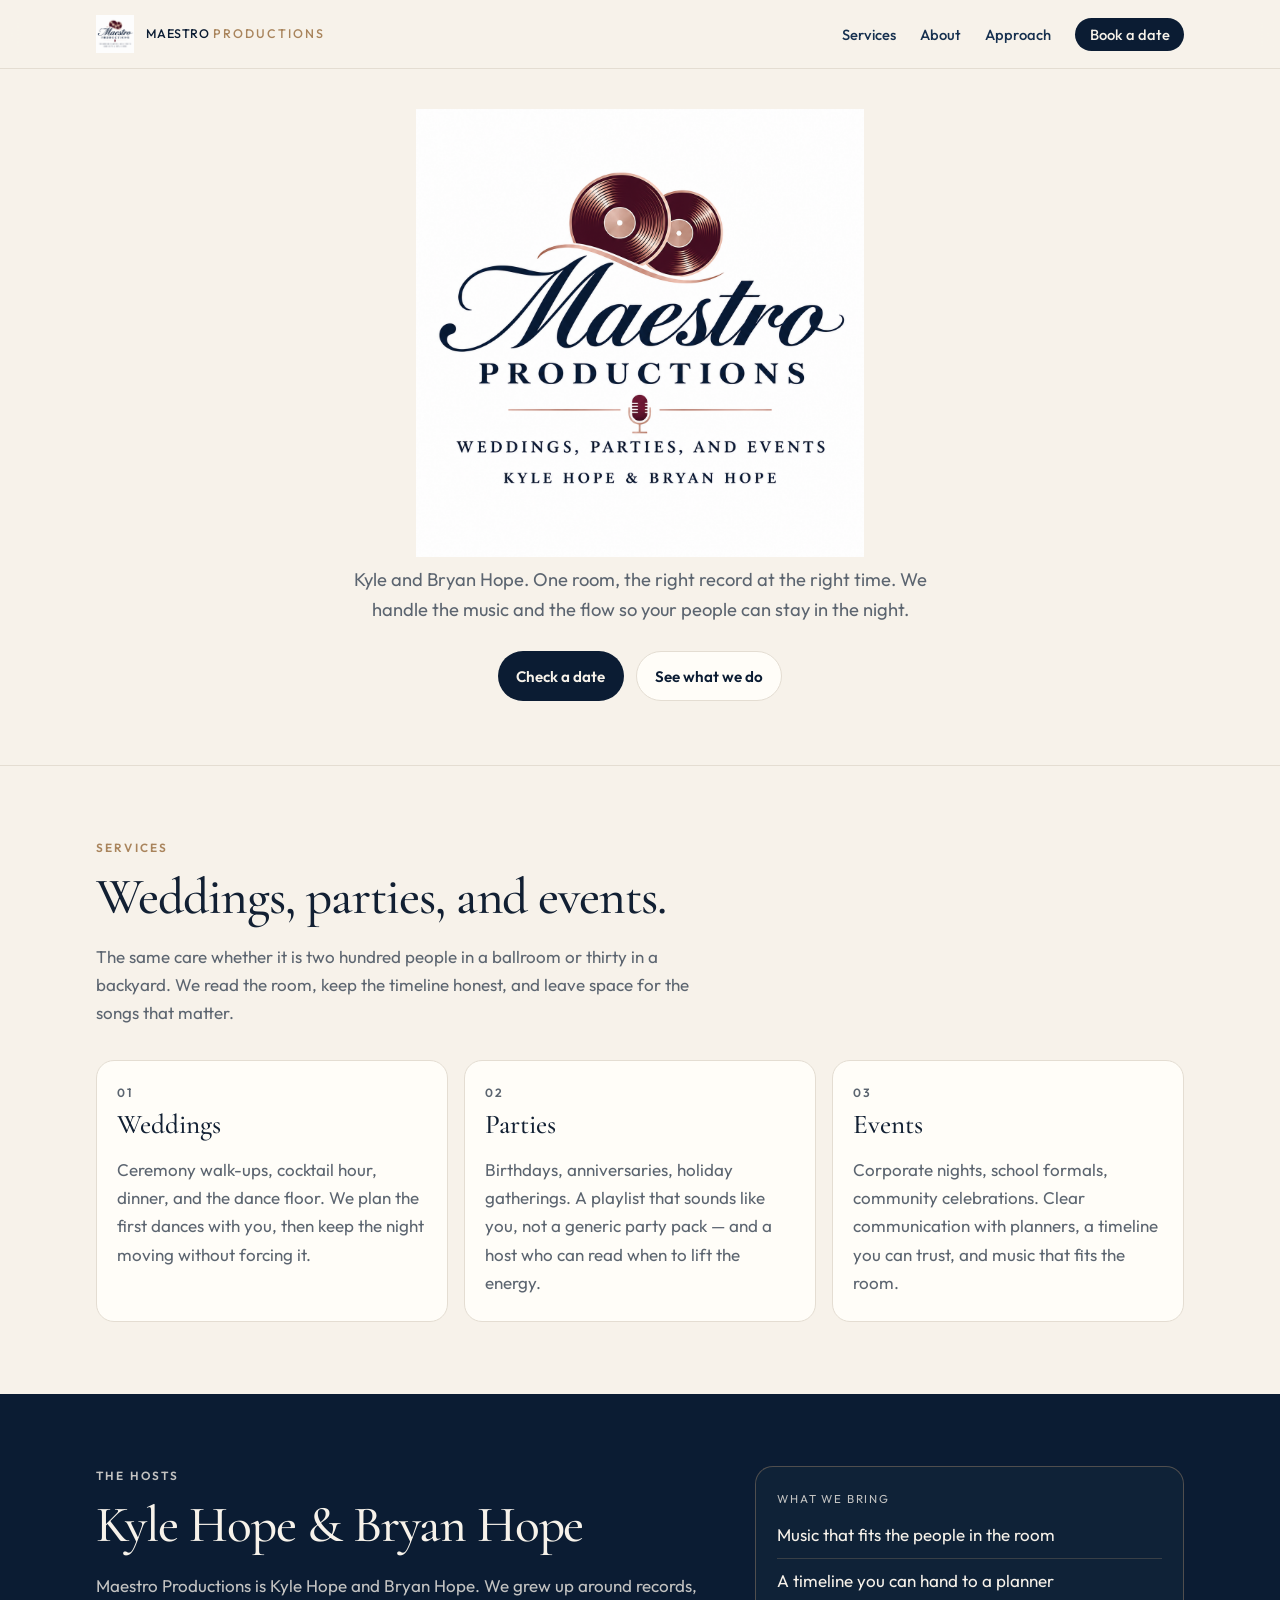
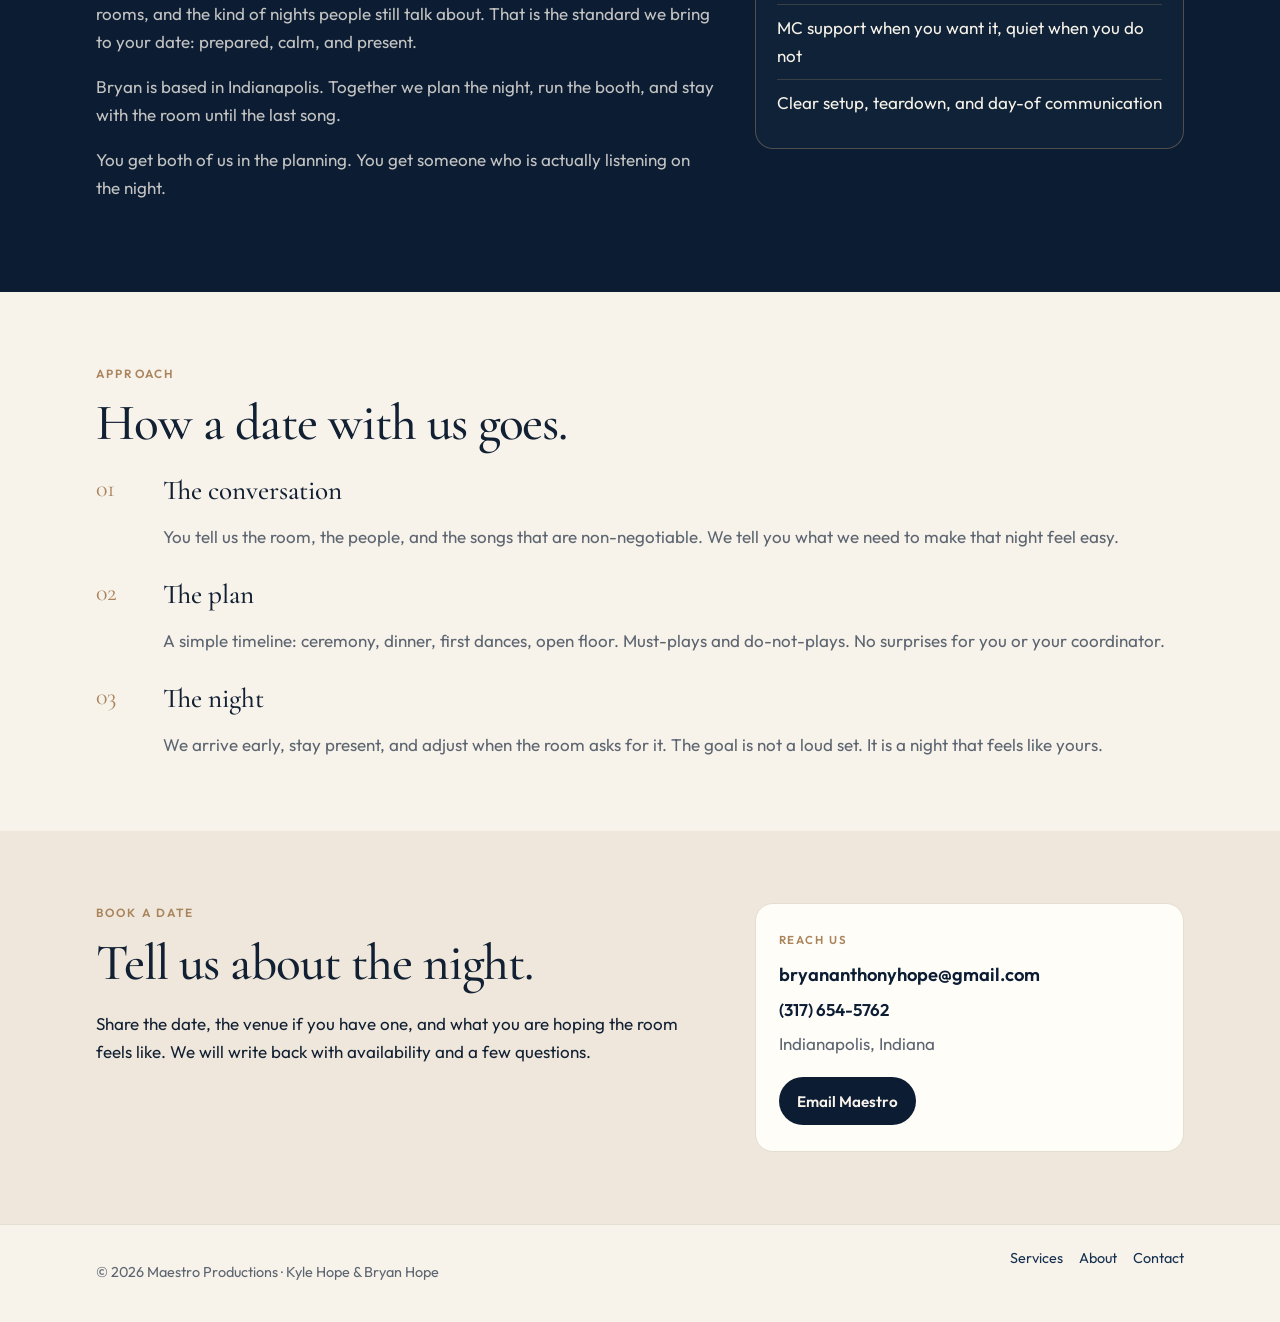
==== index.html @ 0bfeee3a "Add files via upload" ====
<!DOCTYPE html>
<html lang="en">

<head>
    <meta charset="UTF-8" />
    <meta name="viewport" content="width=device-width, initial-scale=1.0" />
    <title>Maestro Productions — Weddings, Parties, and Events</title>
    <meta name="description" content="Maestro Productions is Kyle Hope and Bryan Hope. Music and production for weddings, parties, and events." />
    <link rel="icon" href="favicon.svg" type="image/svg+xml" />
    <link rel="icon" href="favicon.png" type="image/png" />
    <link rel="preconnect" href="https://fonts.googleapis.com" />
    <link rel="preconnect" href="https://fonts.gstatic.com" crossorigin />
    <link href="https://fonts.googleapis.com/css2?family=Cormorant+Garamond:ital,wght@0,500;0,600;1,500&family=Great+Vibes&family=Outfit:wght@400;500;600&display=swap" rel="stylesheet" />
    <link rel="stylesheet" href="styles.css" />
</head>

<body>
    <a class="skip-link" href="#main">Skip to content</a>

    <header class="site-header">
        <div class="wrap bar">
            <a class="brand" href="#top" aria-label="Maestro Productions home">
                <img src="logo.png" width="1254" height="1254" alt="" />
                <span>Maestro <em>Productions</em></span>
            </a>
            <button class="nav-toggle" type="button" data-nav-toggle aria-expanded="false" aria-controls="site-nav" aria-label="Open menu">
                <span class="nav-toggle-bars"></span>
            </button>
            <nav id="site-nav" class="nav-panel" data-nav-panel>
                <ul class="nav-links">
                    <li><a href="#services">Services</a></li>
                    <li><a href="#about">About</a></li>
                    <li><a href="#approach">Approach</a></li>
                    <li><a class="nav-cta" href="#contact">Book a date</a></li>
                </ul>
            </nav>
        </div>
    </header>

    <main id="main">
        <section class="hero" id="top">
            <div class="wrap hero-inner">
                <img class="hero-logo" src="logo.png" width="1254" height="1254" alt="Maestro Productions: vinyl records above a script Maestro wordmark, a microphone, and the line weddings, parties, and events. Kyle Hope and Bryan Hope." />
                <p class="lede">Kyle and Bryan Hope. One room, the right record at the right time. We handle the music and the flow so your people can stay in the night.</p>
                <div class="btn-row">
                    <a class="btn btn-gold" href="#contact">Check a date</a>
                    <a class="btn btn-ghost" href="#services">See what we do</a>
                </div>
            </div>
        </section>

        <section class="section" id="services">
            <div class="wrap">
                <p class="eyebrow">Services</p>
                <h2 class="display">Weddings, parties, and events.</h2>
                <p class="section-lede">The same care whether it is two hundred people in a ballroom or thirty in a backyard. We read the room, keep the timeline honest, and leave space for the songs that matter.</p>
                <div class="cards">
                    <article class="card">
                        <p class="card-kicker">01</p>
                        <h3>Weddings</h3>
                        <p>Ceremony walk-ups, cocktail hour, dinner, and the dance floor. We plan the first dances with you, then keep the night moving without forcing it.</p>
                    </article>
                    <article class="card">
                        <p class="card-kicker">02</p>
                        <h3>Parties</h3>
                        <p>Birthdays, anniversaries, holiday gatherings. A playlist that sounds like you, not a generic party pack — and a host who can read when to lift the energy.</p>
                    </article>
                    <article class="card">
                        <p class="card-kicker">03</p>
                        <h3>Events</h3>
                        <p>Corporate nights, school formals, community celebrations. Clear communication with planners, a timeline you can trust, and music that fits the room.</p>
                    </article>
                </div>
            </div>
        </section>

        <section class="section band" id="about">
            <div class="wrap about-grid">
                <div>
                    <p class="eyebrow">The hosts</p>
                    <h2 class="display">Kyle Hope &amp; Bryan Hope</h2>
                    <p>Maestro Productions is Kyle Hope and Bryan Hope. We grew up around records, rooms, and the kind of nights people still talk about. That is the standard we bring to your date: prepared, calm, and present.</p>
                    <p>Bryan is based in Indianapolis. Together we plan the night, run the booth, and stay with the room until the last song.</p>
                    <p>You get both of us in the planning. You get someone who is actually listening on the night.</p>
                </div>
                <aside class="note">
                    <p class="note-label">What we bring</p>
                    <ul>
                        <li>Music that fits the people in the room</li>
                        <li>A timeline you can hand to a planner</li>
                        <li>MC support when you want it, quiet when you do not</li>
                        <li>Clear setup, teardown, and day-of communication</li>
                    </ul>
                </aside>
            </div>
        </section>

        <section class="section" id="approach">
            <div class="wrap">
                <p class="eyebrow">Approach</p>
                <h2 class="display">How a date with us goes.</h2>
                <ol class="steps">
                    <li>
                        <span>01</span>
                        <div>
                            <h3>The conversation</h3>
                            <p>You tell us the room, the people, and the songs that are non-negotiable. We tell you what we need to make that night feel easy.</p>
                        </div>
                    </li>
                    <li>
                        <span>02</span>
                        <div>
                            <h3>The plan</h3>
                            <p>A simple timeline: ceremony, dinner, first dances, open floor. Must-plays and do-not-plays. No surprises for you or your coordinator.</p>
                        </div>
                    </li>
                    <li>
                        <span>03</span>
                        <div>
                            <h3>The night</h3>
                            <p>We arrive early, stay present, and adjust when the room asks for it. The goal is not a loud set. It is a night that feels like yours.</p>
                        </div>
                    </li>
                </ol>
            </div>
        </section>

        <section class="section contact" id="contact">
            <div class="wrap contact-grid">
                <div>
                    <p class="eyebrow">Book a date</p>
                    <h2 class="display">Tell us about the night.</h2>
                    <p>Share the date, the venue if you have one, and what you are hoping the room feels like. We will write back with availability and a few questions.</p>
                </div>
                <div class="contact-card">
                    <p class="contact-kicker">Reach us</p>
                    <a class="contact-mail" href="mailto:bryananthonyhope@gmail.com?subject=Maestro%20Productions%20inquiry">bryananthonyhope@gmail.com</a>
                    <a class="contact-phone" href="tel:+13176545762">(317) 654-5762</a>
                    <p class="contact-meta">Indianapolis, Indiana</p>
                    <a class="btn btn-gold" href="mailto:bryananthonyhope@gmail.com?subject=Maestro%20Productions%20inquiry">Email Maestro</a>
                </div>
            </div>
        </section>
    </main>

    <footer class="site-footer">
        <div class="wrap footer-row">
            <p>© <span data-year></span> Maestro Productions · Kyle Hope &amp; Bryan Hope</p>
            <nav aria-label="Footer">
                <a href="#services">Services</a>
                <a href="#about">About</a>
                <a href="#contact">Contact</a>
            </nav>
        </div>
    </footer>

    <script src="script.js"></script>
</body>

</html>
---- styles.css ----
:root {
  --navy: #0b1c33;
  --navy-2: #16304f;
  --ink: #122033;
  --muted: #5c6570;
  --line: #e4ddd2;
  --paper: #f7f2ea;
  --paper-2: #efe7db;
  --white: #fffdf8;
  --gold: #c9a27a;
  --gold-deep: #a9845c;
  --vinyl: #4a1520;
  --ease: 180ms ease;
}

*,
*::before,
*::after {
  box-sizing: border-box;
}

html {
  scroll-behavior: smooth;
}

body {
  margin: 0;
  font-family: "Outfit", "Segoe UI", sans-serif;
  font-size: 1.0625rem;
  line-height: 1.65;
  color: var(--ink);
  background: var(--paper);
  -webkit-font-smoothing: antialiased;
}

body.nav-open {
  overflow: hidden;
}

img {
  max-width: 100%;
  height: auto;
  display: block;
}

a {
  color: var(--gold-deep);
  text-underline-offset: 0.18em;
}

a:hover {
  color: var(--navy);
}

:focus-visible {
  outline: 2px solid var(--navy);
  outline-offset: 3px;
}

.skip-link {
  position: absolute;
  left: 1rem;
  top: -4rem;
  z-index: 100;
  padding: 0.6rem 0.9rem;
  background: var(--navy);
  color: var(--paper);
  text-decoration: none;
  border-radius: 8px;
}

.skip-link:focus {
  top: 1rem;
}

.wrap {
  width: min(100% - 2rem, 68rem);
  margin-inline: auto;
}

.site-header {
  position: sticky;
  top: 0;
  z-index: 40;
  background: color-mix(in srgb, var(--paper) 92%, transparent);
  backdrop-filter: blur(14px);
  border-bottom: 1px solid var(--line);
}

.site-header .bar {
  position: relative;
}

.bar {
  display: flex;
  align-items: center;
  justify-content: space-between;
  gap: 1rem;
  min-height: 4.25rem;
}

.brand {
  display: flex;
  align-items: center;
  gap: 0.7rem;
  text-decoration: none;
  color: var(--navy);
  font-weight: 500;
  letter-spacing: 0.04em;
  text-transform: uppercase;
  font-size: 0.78rem;
}

.brand img {
  width: 2.4rem;
  height: 2.4rem;
  object-fit: contain;
}

.brand em {
  font-style: normal;
  letter-spacing: 0.16em;
  color: var(--gold-deep);
}

.nav-toggle {
  display: none;
  width: 2.5rem;
  height: 2.5rem;
  border: 0;
  background: transparent;
  cursor: pointer;
  padding: 0;
}

.nav-toggle-bars,
.nav-toggle-bars::before,
.nav-toggle-bars::after {
  display: block;
  width: 1.15rem;
  height: 1.5px;
  background: var(--navy);
  position: relative;
  margin: 0 auto;
}

.nav-toggle-bars::before,
.nav-toggle-bars::after {
  content: "";
  position: absolute;
  left: 0;
}

.nav-toggle-bars::before {
  top: -6px;
}

.nav-toggle-bars::after {
  top: 6px;
}

.nav-toggle[aria-expanded="true"] .nav-toggle-bars {
  background: transparent;
}

.nav-toggle[aria-expanded="true"] .nav-toggle-bars::before {
  top: 0;
  transform: rotate(45deg);
}

.nav-toggle[aria-expanded="true"] .nav-toggle-bars::after {
  top: 0;
  transform: rotate(-45deg);
}

.nav-links {
  display: flex;
  align-items: center;
  gap: 1.5rem;
  list-style: none;
  margin: 0;
  padding: 0;
}

.nav-links a {
  color: var(--navy-2);
  text-decoration: none;
  font-size: 0.92rem;
  font-weight: 500;
}

.nav-links a:hover {
  color: var(--navy);
}

.nav-cta {
  color: var(--paper) !important;
  background: var(--navy);
  padding: 0.45rem 0.9rem;
  border-radius: 999px;
}

.nav-cta:hover {
  background: var(--gold-deep);
  color: var(--white) !important;
}

.hero {
  padding: 2.5rem 0 4rem;
  border-bottom: 1px solid var(--line);
}

.hero-inner {
  display: grid;
  justify-items: center;
  text-align: center;
}

.hero-logo {
  width: min(28rem, 100%);
  margin-bottom: 0.5rem;
}

.lede,
.section-lede {
  max-width: 38rem;
  color: var(--muted);
}

.hero .lede {
  margin: 0 auto 1.6rem;
  font-size: 1.15rem;
}

.btn-row {
  display: flex;
  flex-wrap: wrap;
  justify-content: center;
  gap: 0.75rem;
}

.btn {
  display: inline-flex;
  align-items: center;
  justify-content: center;
  padding: 0.7rem 1.15rem;
  border-radius: 999px;
  text-decoration: none;
  font-weight: 600;
  font-size: 0.95rem;
}

.btn-gold {
  background: var(--navy);
  color: var(--paper);
}

.btn-gold:hover {
  background: var(--gold-deep);
  color: var(--white);
}

.btn-ghost {
  border: 1px solid var(--line);
  color: var(--navy);
  background: var(--white);
}

.btn-ghost:hover {
  border-color: var(--navy);
  color: var(--navy);
}

.section {
  padding: 4.5rem 0;
}

.section.band {
  background: var(--navy);
  color: var(--paper);
}

.section.band p,
.section.band .section-lede {
  color: color-mix(in srgb, var(--paper) 78%, transparent);
}

.eyebrow {
  margin: 0 0 0.7rem;
  font-size: 0.74rem;
  font-weight: 600;
  letter-spacing: 0.18em;
  text-transform: uppercase;
  color: var(--gold-deep);
}

.band .eyebrow {
  color: var(--gold);
}

.display {
  font-family: "Cormorant Garamond", Georgia, serif;
  font-weight: 500;
  font-size: clamp(2rem, 4vw, 3.2rem);
  letter-spacing: -0.02em;
  line-height: 1.15;
  margin: 0 0 1rem;
}

.section-lede {
  margin: 0 0 2rem;
}

.cards {
  display: grid;
  grid-template-columns: repeat(3, 1fr);
  gap: 1rem;
}

.card {
  background: var(--white);
  border: 1px solid var(--line);
  border-radius: 18px;
  padding: 1.4rem 1.25rem 1.5rem;
}

.card-kicker {
  margin: 0 0 0.8rem;
  color: var(--gold-deep);
  letter-spacing: 0.14em;
  font-size: 0.75rem;
  font-weight: 600;
}

.card h3,
.steps h3 {
  font-family: "Cormorant Garamond", Georgia, serif;
  font-size: 1.7rem;
  font-weight: 500;
  margin: 0 0 0.55rem;
}

.card p {
  margin: 0;
  color: var(--muted);
}

.about-grid,
.contact-grid {
  display: grid;
  grid-template-columns: 1.3fr 0.9fr;
  gap: 2.5rem;
  align-items: start;
}

.note {
  background: color-mix(in srgb, var(--navy-2) 70%, black);
  border: 1px solid color-mix(in srgb, var(--gold) 35%, transparent);
  border-radius: 18px;
  padding: 1.4rem 1.3rem;
}

.note-label {
  margin: 0 0 0.8rem;
  letter-spacing: 0.16em;
  text-transform: uppercase;
  font-size: 0.72rem;
  color: var(--gold);
}

.note ul,
.steps {
  list-style: none;
  margin: 0;
  padding: 0;
}

.note li {
  padding: 0.55rem 0;
  border-top: 1px solid color-mix(in srgb, var(--gold) 22%, transparent);
}

.note li:first-child {
  border-top: 0;
  padding-top: 0;
}

.steps {
  display: grid;
  gap: 1.4rem;
}

.steps li {
  display: grid;
  grid-template-columns: 3.2rem 1fr;
  gap: 1rem;
  align-items: start;
}

.steps span {
  font-family: "Cormorant Garamond", Georgia, serif;
  font-size: 1.5rem;
  color: var(--gold-deep);
}

.steps p {
  margin: 0;
  color: var(--muted);
}

.contact {
  background: var(--paper-2);
}

.contact-card {
  background: var(--white);
  border: 1px solid var(--line);
  border-radius: 18px;
  padding: 1.6rem 1.4rem;
}

.contact-kicker {
  margin: 0 0 0.7rem;
  letter-spacing: 0.16em;
  text-transform: uppercase;
  font-size: 0.72rem;
  color: var(--gold-deep);
  font-weight: 600;
}

.contact-mail,
.contact-phone {
  display: block;
  color: var(--navy);
  text-decoration: none;
  font-weight: 600;
  margin-bottom: 0.35rem;
}

.contact-mail {
  font-size: 1.15rem;
}

.contact-mail:hover,
.contact-phone:hover {
  color: var(--gold-deep);
}

.contact-meta {
  color: var(--muted);
  margin: 0.4rem 0 1.2rem;
}

.site-footer {
  padding: 1.4rem 0;
  border-top: 1px solid var(--line);
  color: var(--muted);
  font-size: 0.9rem;
}

.footer-row {
  display: flex;
  justify-content: space-between;
  gap: 1rem;
  flex-wrap: wrap;
}

.site-footer nav {
  display: flex;
  gap: 1rem;
}

.site-footer a {
  color: var(--navy-2);
  text-decoration: none;
}

.site-footer a:hover {
  color: var(--gold-deep);
}

@media (max-width: 820px) {
  .cards,
  .about-grid,
  .contact-grid {
    grid-template-columns: 1fr;
  }
}

@media (max-width: 720px) {
  .nav-toggle {
    display: inline-flex;
    align-items: center;
    justify-content: center;
    position: relative;
    z-index: 2;
  }

  .brand {
    position: relative;
    z-index: 2;
  }

  .nav-panel {
    display: none;
    position: absolute;
    top: 100%;
    left: 0;
    right: 0;
    background: var(--paper);
    border-top: 1px solid var(--line);
    padding: 1.2rem 1.25rem 1.6rem;
  }

  .nav-panel.is-open {
    display: block;
  }

  .site-header {
    position: sticky;
  }

  .nav-links {
    flex-direction: column;
    align-items: flex-start;
    gap: 1rem;
  }

  .nav-links a {
    font-size: 1.2rem;
  }

  .hero {
    padding-top: 1.4rem;
  }
}

@media (prefers-reduced-motion: reduce) {
  html {
    scroll-behavior: auto;
  }
}
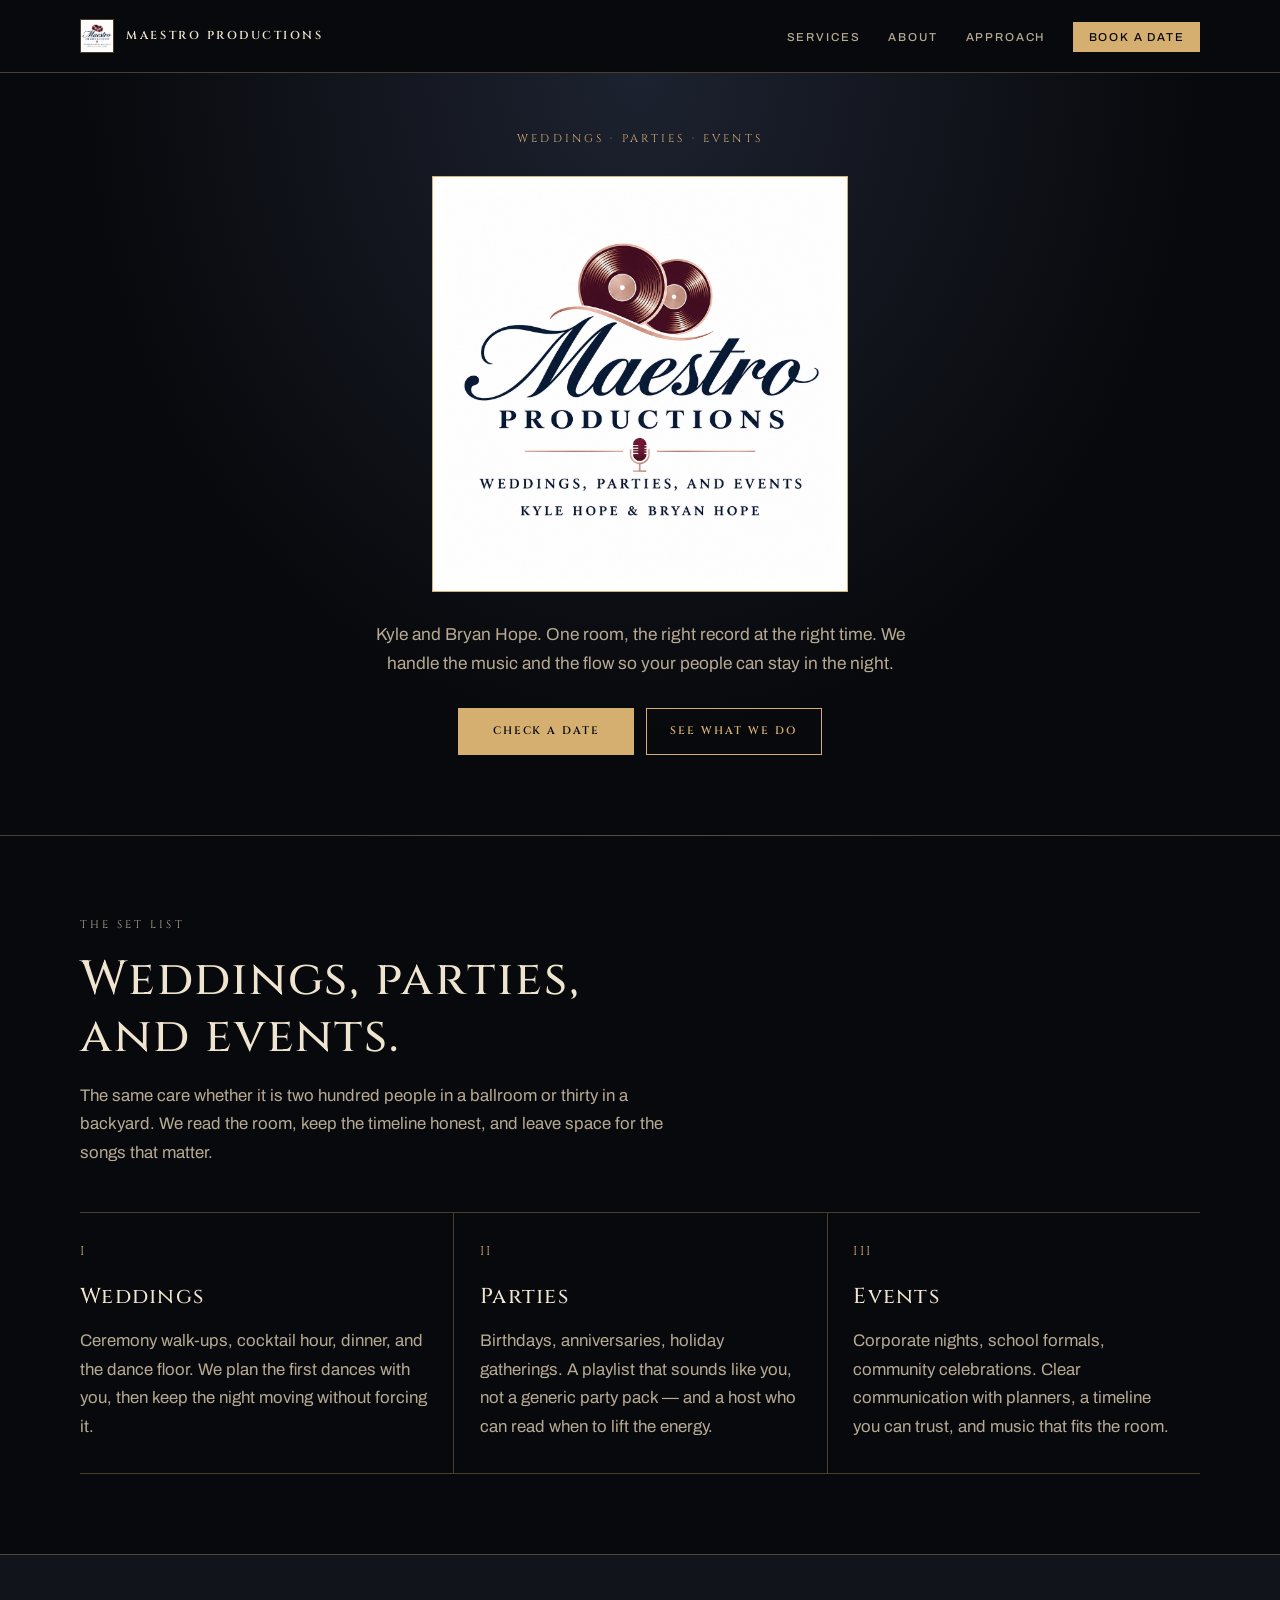
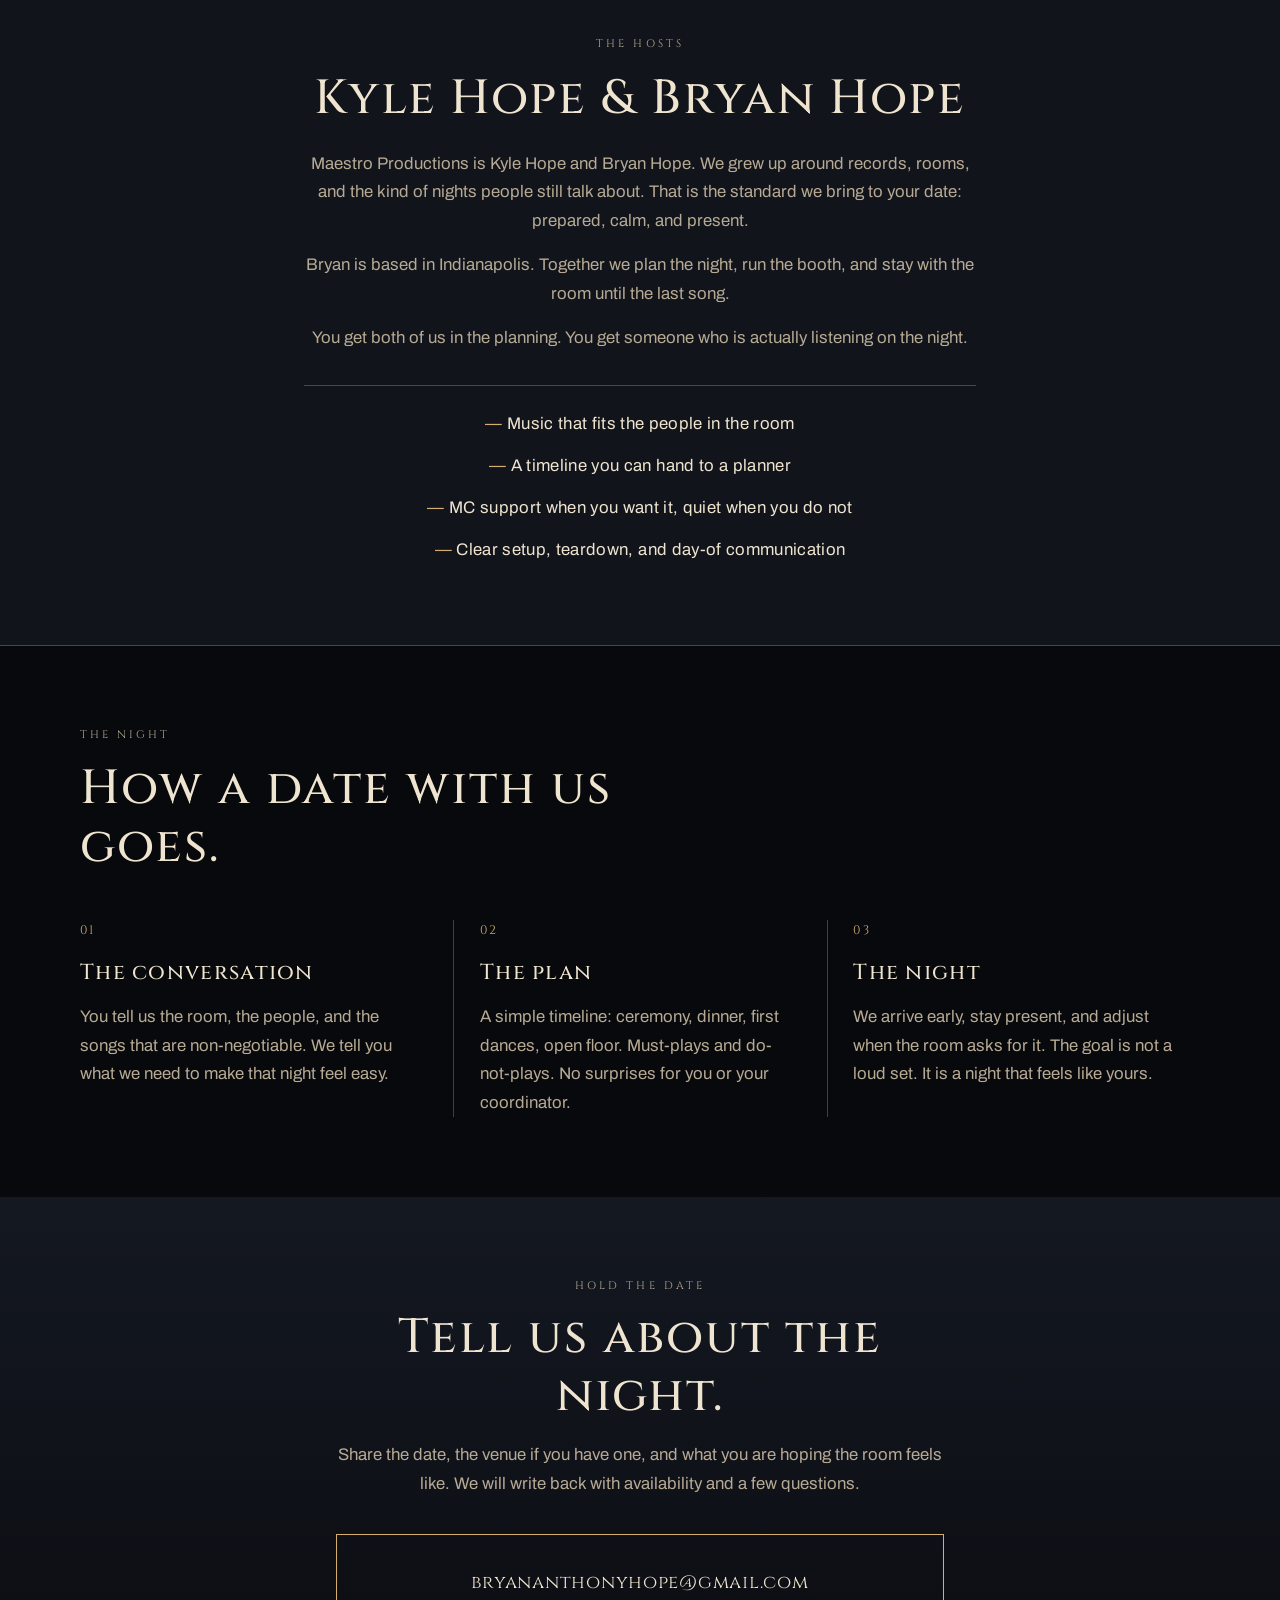
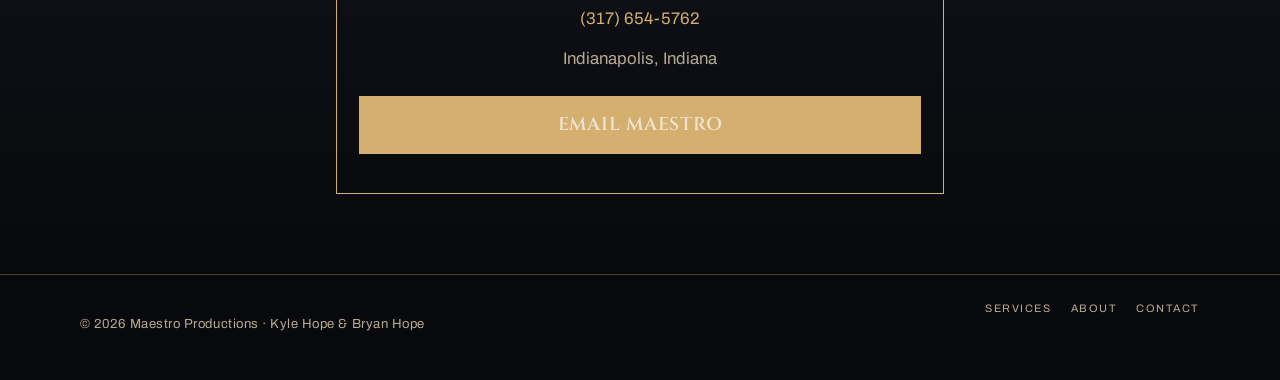
==== commit 03a069df: "Changed theme" ====
--- a/index.html
+++ b/index.html
@@ -10,18 +10,18 @@
     <link rel="icon" href="favicon.png" type="image/png" />
     <link rel="preconnect" href="https://fonts.googleapis.com" />
     <link rel="preconnect" href="https://fonts.gstatic.com" crossorigin />
-    <link href="https://fonts.googleapis.com/css2?family=Cormorant+Garamond:ital,wght@0,500;0,600;1,500&family=Great+Vibes&family=Outfit:wght@400;500;600&display=swap" rel="stylesheet" />
+    <link href="https://fonts.googleapis.com/css2?family=Archivo:ital,wght@0,400;0,500;0,600;1,400&family=Cinzel:wght@500;600;700&display=swap" rel="stylesheet" />
     <link rel="stylesheet" href="styles.css" />
 </head>
 
 <body>
     <a class="skip-link" href="#main">Skip to content</a>
 
-    <header class="site-header">
-        <div class="wrap bar">
+    <header class="masthead">
+        <div class="frame bar">
             <a class="brand" href="#top" aria-label="Maestro Productions home">
                 <img src="logo.png" width="1254" height="1254" alt="" />
-                <span>Maestro <em>Productions</em></span>
+                <span>Maestro Productions</span>
             </a>
             <button class="nav-toggle" type="button" data-nav-toggle aria-expanded="false" aria-controls="site-nav" aria-label="Open menu">
                 <span class="nav-toggle-bars"></span>
@@ -39,34 +39,39 @@
 
     <main id="main">
         <section class="hero" id="top">
-            <div class="wrap hero-inner">
-                <img class="hero-logo" src="logo.png" width="1254" height="1254" alt="Maestro Productions: vinyl records above a script Maestro wordmark, a microphone, and the line weddings, parties, and events. Kyle Hope and Bryan Hope." />
+            <div class="frame hero-inner">
+                <p class="ticket">Weddings · Parties · Events</p>
+                <div class="logo-plate">
+                    <img src="logo.png" width="1254" height="1254" alt="Maestro Productions: vinyl records above a script Maestro wordmark, a microphone, and the line weddings, parties, and events. Kyle Hope and Bryan Hope." />
+                </div>
                 <p class="lede">Kyle and Bryan Hope. One room, the right record at the right time. We handle the music and the flow so your people can stay in the night.</p>
                 <div class="btn-row">
-                    <a class="btn btn-gold" href="#contact">Check a date</a>
-                    <a class="btn btn-ghost" href="#services">See what we do</a>
+                    <a class="btn btn-solid" href="#contact">Check a date</a>
+                    <a class="btn btn-line" href="#services">See what we do</a>
                 </div>
             </div>
         </section>
 
-        <section class="section" id="services">
-            <div class="wrap">
-                <p class="eyebrow">Services</p>
-                <h2 class="display">Weddings, parties, and events.</h2>
-                <p class="section-lede">The same care whether it is two hundred people in a ballroom or thirty in a backyard. We read the room, keep the timeline honest, and leave space for the songs that matter.</p>
-                <div class="cards">
-                    <article class="card">
-                        <p class="card-kicker">01</p>
+        <section class="block" id="services">
+            <div class="frame">
+                <header class="block-head">
+                    <p class="kicker">The set list</p>
+                    <h2>Weddings, parties, and events.</h2>
+                    <p>The same care whether it is two hundred people in a ballroom or thirty in a backyard. We read the room, keep the timeline honest, and leave space for the songs that matter.</p>
+                </header>
+                <div class="services">
+                    <article>
+                        <span>I</span>
                         <h3>Weddings</h3>
                         <p>Ceremony walk-ups, cocktail hour, dinner, and the dance floor. We plan the first dances with you, then keep the night moving without forcing it.</p>
                     </article>
-                    <article class="card">
-                        <p class="card-kicker">02</p>
+                    <article>
+                        <span>II</span>
                         <h3>Parties</h3>
                         <p>Birthdays, anniversaries, holiday gatherings. A playlist that sounds like you, not a generic party pack — and a host who can read when to lift the energy.</p>
                     </article>
-                    <article class="card">
-                        <p class="card-kicker">03</p>
+                    <article>
+                        <span>III</span>
                         <h3>Events</h3>
                         <p>Corporate nights, school formals, community celebrations. Clear communication with planners, a timeline you can trust, and music that fits the room.</p>
                     </article>
@@ -74,32 +79,29 @@
             </div>
         </section>
 
-        <section class="section band" id="about">
-            <div class="wrap about-grid">
-                <div>
-                    <p class="eyebrow">The hosts</p>
-                    <h2 class="display">Kyle Hope &amp; Bryan Hope</h2>
-                    <p>Maestro Productions is Kyle Hope and Bryan Hope. We grew up around records, rooms, and the kind of nights people still talk about. That is the standard we bring to your date: prepared, calm, and present.</p>
-                    <p>Bryan is based in Indianapolis. Together we plan the night, run the booth, and stay with the room until the last song.</p>
-                    <p>You get both of us in the planning. You get someone who is actually listening on the night.</p>
-                </div>
-                <aside class="note">
-                    <p class="note-label">What we bring</p>
-                    <ul>
-                        <li>Music that fits the people in the room</li>
-                        <li>A timeline you can hand to a planner</li>
-                        <li>MC support when you want it, quiet when you do not</li>
-                        <li>Clear setup, teardown, and day-of communication</li>
-                    </ul>
-                </aside>
+        <section class="block stage" id="about">
+            <div class="frame about">
+                <p class="kicker">The hosts</p>
+                <h2>Kyle Hope &amp; Bryan Hope</h2>
+                <p>Maestro Productions is Kyle Hope and Bryan Hope. We grew up around records, rooms, and the kind of nights people still talk about. That is the standard we bring to your date: prepared, calm, and present.</p>
+                <p>Bryan is based in Indianapolis. Together we plan the night, run the booth, and stay with the room until the last song.</p>
+                <p>You get both of us in the planning. You get someone who is actually listening on the night.</p>
+                <ul class="bring">
+                    <li>Music that fits the people in the room</li>
+                    <li>A timeline you can hand to a planner</li>
+                    <li>MC support when you want it, quiet when you do not</li>
+                    <li>Clear setup, teardown, and day-of communication</li>
+                </ul>
             </div>
         </section>
 
-        <section class="section" id="approach">
-            <div class="wrap">
-                <p class="eyebrow">Approach</p>
-                <h2 class="display">How a date with us goes.</h2>
-                <ol class="steps">
+        <section class="block" id="approach">
+            <div class="frame">
+                <header class="block-head">
+                    <p class="kicker">The night</p>
+                    <h2>How a date with us goes.</h2>
+                </header>
+                <ol class="timeline">
                     <li>
                         <span>01</span>
                         <div>
@@ -125,26 +127,23 @@
             </div>
         </section>
 
-        <section class="section contact" id="contact">
-            <div class="wrap contact-grid">
-                <div>
-                    <p class="eyebrow">Book a date</p>
-                    <h2 class="display">Tell us about the night.</h2>
-                    <p>Share the date, the venue if you have one, and what you are hoping the room feels like. We will write back with availability and a few questions.</p>
-                </div>
-                <div class="contact-card">
-                    <p class="contact-kicker">Reach us</p>
-                    <a class="contact-mail" href="mailto:bryananthonyhope@gmail.com?subject=Maestro%20Productions%20inquiry">bryananthonyhope@gmail.com</a>
-                    <a class="contact-phone" href="tel:+13176545762">(317) 654-5762</a>
-                    <p class="contact-meta">Indianapolis, Indiana</p>
-                    <a class="btn btn-gold" href="mailto:bryananthonyhope@gmail.com?subject=Maestro%20Productions%20inquiry">Email Maestro</a>
+        <section class="block book" id="contact">
+            <div class="frame book-inner">
+                <p class="kicker">Hold the date</p>
+                <h2>Tell us about the night.</h2>
+                <p>Share the date, the venue if you have one, and what you are hoping the room feels like. We will write back with availability and a few questions.</p>
+                <div class="invite">
+                    <a href="mailto:bryananthonyhope@gmail.com?subject=Maestro%20Productions%20inquiry">bryananthonyhope@gmail.com</a>
+                    <a href="tel:+13176545762">(317) 654-5762</a>
+                    <p>Indianapolis, Indiana</p>
+                    <a class="btn btn-solid" href="mailto:bryananthonyhope@gmail.com?subject=Maestro%20Productions%20inquiry">Email Maestro</a>
                 </div>
             </div>
         </section>
     </main>
 
-    <footer class="site-footer">
-        <div class="wrap footer-row">
+    <footer class="colophon">
+        <div class="frame footer-row">
             <p>© <span data-year></span> Maestro Productions · Kyle Hope &amp; Bryan Hope</p>
             <nav aria-label="Footer">
                 <a href="#services">Services</a>
--- a/styles.css
+++ b/styles.css
@@ -1,16 +1,15 @@
 :root {
-  --navy: #0b1c33;
-  --navy-2: #16304f;
-  --ink: #122033;
-  --muted: #5c6570;
-  --line: #e4ddd2;
-  --paper: #f7f2ea;
-  --paper-2: #efe7db;
-  --white: #fffdf8;
-  --gold: #c9a27a;
-  --gold-deep: #a9845c;
-  --vinyl: #4a1520;
-  --ease: 180ms ease;
+  --void: #08090c;
+  --stage: #11141b;
+  --panel: #1a1f2a;
+  --cream: #efe4cf;
+  --muted: #b7aa94;
+  --gold: #d4af70;
+  --gold-deep: #9a7b45;
+  --rule: rgba(212, 175, 112, 0.32);
+  --font-display: "Cinzel", "Times New Roman", serif;
+  --font-body: "Archivo", "Helvetica Neue", sans-serif;
+  --ease: 160ms linear;
 }
 
 *,
@@ -25,11 +24,11 @@
 
 body {
   margin: 0;
-  font-family: "Outfit", "Segoe UI", sans-serif;
-  font-size: 1.0625rem;
-  line-height: 1.65;
-  color: var(--ink);
-  background: var(--paper);
+  font-family: var(--font-body);
+  font-size: 1.05rem;
+  line-height: 1.7;
+  color: var(--cream);
+  background: var(--void);
   -webkit-font-smoothing: antialiased;
 }
 
@@ -44,17 +43,17 @@
 }
 
 a {
-  color: var(--gold-deep);
-  text-underline-offset: 0.18em;
+  color: var(--gold);
+  text-underline-offset: 0.2em;
 }
 
 a:hover {
-  color: var(--navy);
+  color: var(--cream);
 }
 
 :focus-visible {
-  outline: 2px solid var(--navy);
-  outline-offset: 3px;
+  outline: 1px solid var(--gold);
+  outline-offset: 4px;
 }
 
 .skip-link {
@@ -62,33 +61,27 @@
   left: 1rem;
   top: -4rem;
   z-index: 100;
-  padding: 0.6rem 0.9rem;
-  background: var(--navy);
-  color: var(--paper);
+  padding: 0.55rem 0.85rem;
+  background: var(--gold);
+  color: var(--void);
   text-decoration: none;
-  border-radius: 8px;
 }
 
 .skip-link:focus {
   top: 1rem;
 }
 
-.wrap {
-  width: min(100% - 2rem, 68rem);
+.frame {
+  width: min(100% - 2.25rem, 70rem);
   margin-inline: auto;
 }
 
-.site-header {
+.masthead {
   position: sticky;
   top: 0;
   z-index: 40;
-  background: color-mix(in srgb, var(--paper) 92%, transparent);
-  backdrop-filter: blur(14px);
-  border-bottom: 1px solid var(--line);
-}
-
-.site-header .bar {
-  position: relative;
+  background: var(--void);
+  border-bottom: 1px solid var(--rule);
 }
 
 .bar {
@@ -96,38 +89,35 @@
   align-items: center;
   justify-content: space-between;
   gap: 1rem;
-  min-height: 4.25rem;
+  min-height: 4.5rem;
+  position: relative;
 }
 
 .brand {
   display: flex;
   align-items: center;
-  gap: 0.7rem;
+  gap: 0.75rem;
   text-decoration: none;
-  color: var(--navy);
-  font-weight: 500;
-  letter-spacing: 0.04em;
+  color: var(--cream);
+  font-family: var(--font-display);
+  font-size: 0.72rem;
+  font-weight: 600;
+  letter-spacing: 0.22em;
   text-transform: uppercase;
-  font-size: 0.78rem;
 }
 
 .brand img {
-  width: 2.4rem;
-  height: 2.4rem;
-  object-fit: contain;
-}
-
-.brand em {
-  font-style: normal;
-  letter-spacing: 0.16em;
-  color: var(--gold-deep);
+  width: 2.15rem;
+  height: 2.15rem;
+  object-fit: cover;
+  border: 1px solid var(--rule);
 }
 
 .nav-toggle {
   display: none;
   width: 2.5rem;
   height: 2.5rem;
-  border: 0;
+  border: 1px solid var(--rule);
   background: transparent;
   cursor: pointer;
   padding: 0;
@@ -137,9 +127,9 @@
 .nav-toggle-bars::before,
 .nav-toggle-bars::after {
   display: block;
-  width: 1.15rem;
-  height: 1.5px;
-  background: var(--navy);
+  width: 1.05rem;
+  height: 1px;
+  background: var(--gold);
   position: relative;
   margin: 0 auto;
 }
@@ -176,38 +166,41 @@
 .nav-links {
   display: flex;
   align-items: center;
-  gap: 1.5rem;
+  gap: 1.75rem;
   list-style: none;
   margin: 0;
   padding: 0;
 }
 
 .nav-links a {
-  color: var(--navy-2);
+  color: var(--muted);
   text-decoration: none;
-  font-size: 0.92rem;
+  font-size: 0.72rem;
   font-weight: 500;
+  letter-spacing: 0.16em;
+  text-transform: uppercase;
 }
 
 .nav-links a:hover {
-  color: var(--navy);
+  color: var(--gold);
 }
 
 .nav-cta {
-  color: var(--paper) !important;
-  background: var(--navy);
-  padding: 0.45rem 0.9rem;
-  border-radius: 999px;
+  color: var(--void) !important;
+  background: var(--gold);
+  padding: 0.55rem 0.95rem;
 }
 
 .nav-cta:hover {
-  background: var(--gold-deep);
-  color: var(--white) !important;
+  background: var(--cream);
+  color: var(--void) !important;
 }
 
 .hero {
-  padding: 2.5rem 0 4rem;
-  border-bottom: 1px solid var(--line);
+  padding: 3.5rem 0 5rem;
+  background:
+    radial-gradient(ellipse at 50% 0%, #1d2230 0%, var(--void) 62%);
+  border-bottom: 1px solid var(--rule);
 }
 
 .hero-inner {
@@ -216,246 +209,268 @@
   text-align: center;
 }
 
-.hero-logo {
-  width: min(28rem, 100%);
-  margin-bottom: 0.5rem;
-}
-
-.lede,
-.section-lede {
-  max-width: 38rem;
-  color: var(--muted);
-}
-
-.hero .lede {
-  margin: 0 auto 1.6rem;
-  font-size: 1.15rem;
+.ticket {
+  margin: 0 0 1.75rem;
+  font-family: var(--font-display);
+  font-size: 0.7rem;
+  letter-spacing: 0.28em;
+  text-transform: uppercase;
+  color: var(--gold);
+}
+
+.logo-plate {
+  width: min(26rem, 100%);
+  padding: 0.7rem;
+  border: 1px solid var(--gold);
+  background: #fff;
+  margin-bottom: 1.75rem;
+}
+
+.logo-plate img {
+  width: 100%;
+}
+
+.lede {
+  max-width: 36rem;
+  margin: 0 auto 1.8rem;
+  color: var(--muted);
+  font-size: 1.08rem;
 }
 
 .btn-row {
   display: flex;
   flex-wrap: wrap;
   justify-content: center;
-  gap: 0.75rem;
+  gap: 0.7rem;
 }
 
 .btn {
   display: inline-flex;
   align-items: center;
   justify-content: center;
-  padding: 0.7rem 1.15rem;
-  border-radius: 999px;
+  min-width: 11rem;
+  padding: 0.85rem 1.2rem;
   text-decoration: none;
-  font-weight: 600;
-  font-size: 0.95rem;
-}
-
-.btn-gold {
-  background: var(--navy);
-  color: var(--paper);
-}
-
-.btn-gold:hover {
-  background: var(--gold-deep);
-  color: var(--white);
-}
-
-.btn-ghost {
-  border: 1px solid var(--line);
-  color: var(--navy);
-  background: var(--white);
-}
-
-.btn-ghost:hover {
-  border-color: var(--navy);
-  color: var(--navy);
-}
-
-.section {
-  padding: 4.5rem 0;
-}
-
-.section.band {
-  background: var(--navy);
-  color: var(--paper);
-}
-
-.section.band p,
-.section.band .section-lede {
-  color: color-mix(in srgb, var(--paper) 78%, transparent);
-}
-
-.eyebrow {
-  margin: 0 0 0.7rem;
-  font-size: 0.74rem;
+  font-family: var(--font-display);
+  font-size: 0.68rem;
   font-weight: 600;
   letter-spacing: 0.18em;
   text-transform: uppercase;
-  color: var(--gold-deep);
-}
-
-.band .eyebrow {
-  color: var(--gold);
-}
-
-.display {
-  font-family: "Cormorant Garamond", Georgia, serif;
+}
+
+.btn-solid {
+  background: var(--gold);
+  color: var(--void);
+}
+
+.btn-solid:hover {
+  background: var(--cream);
+  color: var(--void);
+}
+
+.btn-line {
+  border: 1px solid var(--gold);
+  color: var(--gold);
+  background: transparent;
+}
+
+.btn-line:hover {
+  background: var(--gold);
+  color: var(--void);
+}
+
+.block {
+  padding: 5rem 0;
+}
+
+.block-head {
+  max-width: 38rem;
+  margin-bottom: 2.75rem;
+}
+
+.kicker {
+  margin: 0 0 0.85rem;
+  font-family: var(--font-display);
+  font-size: 0.68rem;
+  letter-spacing: 0.28em;
+  text-transform: uppercase;
+  color: var(--gold);
+}
+
+h1,
+h2 {
+  font-family: var(--font-display);
   font-weight: 500;
-  font-size: clamp(2rem, 4vw, 3.2rem);
-  letter-spacing: -0.02em;
-  line-height: 1.15;
+  font-size: clamp(1.85rem, 4vw, 3rem);
+  letter-spacing: 0.04em;
+  line-height: 1.2;
   margin: 0 0 1rem;
 }
 
-.section-lede {
-  margin: 0 0 2rem;
-}
-
-.cards {
+.block-head p,
+.about p {
+  margin: 0 0 1rem;
+  color: var(--muted);
+}
+
+.services {
   display: grid;
   grid-template-columns: repeat(3, 1fr);
-  gap: 1rem;
-}
-
-.card {
-  background: var(--white);
-  border: 1px solid var(--line);
-  border-radius: 18px;
-  padding: 1.4rem 1.25rem 1.5rem;
-}
-
-.card-kicker {
-  margin: 0 0 0.8rem;
-  color: var(--gold-deep);
-  letter-spacing: 0.14em;
-  font-size: 0.75rem;
-  font-weight: 600;
-}
-
-.card h3,
-.steps h3 {
-  font-family: "Cormorant Garamond", Georgia, serif;
-  font-size: 1.7rem;
+  border-top: 1px solid var(--rule);
+  border-bottom: 1px solid var(--rule);
+}
+
+.services article {
+  padding: 1.8rem 1.4rem 2rem 0;
+}
+
+.services article + article {
+  padding-left: 1.6rem;
+  border-left: 1px solid var(--rule);
+}
+
+.services span {
+  display: block;
+  margin-bottom: 1rem;
+  font-family: var(--font-display);
+  color: var(--gold);
+  letter-spacing: 0.18em;
+  font-size: 0.8rem;
+}
+
+.services h3,
+.timeline h3 {
+  font-family: var(--font-display);
+  font-size: 1.35rem;
   font-weight: 500;
-  margin: 0 0 0.55rem;
-}
-
-.card p {
+  letter-spacing: 0.06em;
+  margin: 0 0 0.7rem;
+}
+
+.services p,
+.timeline p {
   margin: 0;
   color: var(--muted);
 }
 
-.about-grid,
-.contact-grid {
+.stage {
+  background: var(--stage);
+  border-top: 1px solid var(--rule);
+  border-bottom: 1px solid var(--rule);
+}
+
+.about {
+  max-width: 42rem;
+  text-align: center;
+}
+
+.about h2 {
+  margin-bottom: 1.4rem;
+}
+
+.bring {
+  list-style: none;
+  margin: 2rem 0 0;
+  padding: 1.5rem 0 0;
+  border-top: 1px solid var(--rule);
   display: grid;
-  grid-template-columns: 1.3fr 0.9fr;
-  gap: 2.5rem;
-  align-items: start;
-}
-
-.note {
-  background: color-mix(in srgb, var(--navy-2) 70%, black);
-  border: 1px solid color-mix(in srgb, var(--gold) 35%, transparent);
-  border-radius: 18px;
-  padding: 1.4rem 1.3rem;
-}
-
-.note-label {
-  margin: 0 0 0.8rem;
-  letter-spacing: 0.16em;
-  text-transform: uppercase;
-  font-size: 0.72rem;
-  color: var(--gold);
-}
-
-.note ul,
-.steps {
+  gap: 0.85rem;
+}
+
+.bring li {
+  color: var(--cream);
+  letter-spacing: 0.02em;
+}
+
+.bring li::before {
+  content: "— ";
+  color: var(--gold);
+}
+
+.timeline {
   list-style: none;
   margin: 0;
   padding: 0;
-}
-
-.note li {
-  padding: 0.55rem 0;
-  border-top: 1px solid color-mix(in srgb, var(--gold) 22%, transparent);
-}
-
-.note li:first-child {
-  border-top: 0;
-  padding-top: 0;
-}
-
-.steps {
   display: grid;
-  gap: 1.4rem;
-}
-
-.steps li {
-  display: grid;
-  grid-template-columns: 3.2rem 1fr;
-  gap: 1rem;
-  align-items: start;
-}
-
-.steps span {
-  font-family: "Cormorant Garamond", Georgia, serif;
-  font-size: 1.5rem;
-  color: var(--gold-deep);
-}
-
-.steps p {
-  margin: 0;
-  color: var(--muted);
-}
-
-.contact {
-  background: var(--paper-2);
-}
-
-.contact-card {
-  background: var(--white);
-  border: 1px solid var(--line);
-  border-radius: 18px;
-  padding: 1.6rem 1.4rem;
-}
-
-.contact-kicker {
-  margin: 0 0 0.7rem;
-  letter-spacing: 0.16em;
-  text-transform: uppercase;
-  font-size: 0.72rem;
-  color: var(--gold-deep);
-  font-weight: 600;
-}
-
-.contact-mail,
-.contact-phone {
+  grid-template-columns: repeat(3, 1fr);
+  gap: 0;
+}
+
+.timeline li {
+  padding: 0 1.6rem 0 0;
+}
+
+.timeline li + li {
+  padding-left: 1.6rem;
+  border-left: 1px solid var(--rule);
+}
+
+.timeline span {
   display: block;
-  color: var(--navy);
+  margin-bottom: 0.9rem;
+  font-family: var(--font-display);
+  color: var(--gold);
+  letter-spacing: 0.2em;
+  font-size: 0.78rem;
+}
+
+.book {
+  background:
+    linear-gradient(180deg, #141821 0%, var(--void) 100%);
+  text-align: center;
+}
+
+.book-inner {
+  max-width: 38rem;
+}
+
+.book-inner > p {
+  color: var(--muted);
+}
+
+.invite {
+  margin-top: 2.2rem;
+  padding: 2rem 1.4rem;
+  border: 1px solid var(--gold);
+}
+
+.invite a {
+  display: block;
   text-decoration: none;
-  font-weight: 600;
-  margin-bottom: 0.35rem;
-}
-
-.contact-mail {
+  color: var(--cream);
+}
+
+.invite a[href^="mailto"] {
+  font-family: var(--font-display);
   font-size: 1.15rem;
-}
-
-.contact-mail:hover,
-.contact-phone:hover {
-  color: var(--gold-deep);
-}
-
-.contact-meta {
-  color: var(--muted);
-  margin: 0.4rem 0 1.2rem;
-}
-
-.site-footer {
-  padding: 1.4rem 0;
-  border-top: 1px solid var(--line);
-  color: var(--muted);
-  font-size: 0.9rem;
+  letter-spacing: 0.04em;
+  margin-bottom: 0.45rem;
+}
+
+.invite a[href^="tel"] {
+  color: var(--gold);
+  margin-bottom: 0.7rem;
+}
+
+.invite a:hover {
+  color: var(--gold);
+}
+
+.invite p {
+  margin: 0 0 1.4rem;
+  color: var(--muted);
+}
+
+.invite .btn {
+  margin-inline: auto;
+}
+
+.colophon {
+  padding: 1.5rem 0 2rem;
+  border-top: 1px solid var(--rule);
+  color: var(--muted);
+  font-size: 0.82rem;
+  letter-spacing: 0.04em;
 }
 
 .footer-row {
@@ -465,25 +480,40 @@
   flex-wrap: wrap;
 }
 
-.site-footer nav {
+.colophon nav {
   display: flex;
-  gap: 1rem;
-}
-
-.site-footer a {
-  color: var(--navy-2);
+  gap: 1.2rem;
+}
+
+.colophon a {
+  color: var(--muted);
   text-decoration: none;
-}
-
-.site-footer a:hover {
-  color: var(--gold-deep);
+  text-transform: uppercase;
+  letter-spacing: 0.14em;
+  font-size: 0.68rem;
+}
+
+.colophon a:hover {
+  color: var(--gold);
 }
 
 @media (max-width: 820px) {
-  .cards,
-  .about-grid,
-  .contact-grid {
+  .services,
+  .timeline {
     grid-template-columns: 1fr;
+  }
+
+  .services article,
+  .services article + article,
+  .timeline li,
+  .timeline li + li {
+    padding: 1.5rem 0;
+    border-left: 0;
+  }
+
+  .services article + article,
+  .timeline li + li {
+    border-top: 1px solid var(--rule);
   }
 }
 
@@ -507,31 +537,32 @@
     top: 100%;
     left: 0;
     right: 0;
-    background: var(--paper);
-    border-top: 1px solid var(--line);
-    padding: 1.2rem 1.25rem 1.6rem;
+    background: var(--void);
+    border-top: 1px solid var(--rule);
+    padding: 1.3rem 1.25rem 1.7rem;
   }
 
   .nav-panel.is-open {
     display: block;
-  }
-
-  .site-header {
-    position: sticky;
   }
 
   .nav-links {
     flex-direction: column;
     align-items: flex-start;
-    gap: 1rem;
+    gap: 1.1rem;
   }
 
   .nav-links a {
-    font-size: 1.2rem;
+    font-size: 0.85rem;
   }
 
   .hero {
-    padding-top: 1.4rem;
+    padding-top: 2rem;
+  }
+
+  .btn {
+    min-width: 0;
+    width: 100%;
   }
 }
 
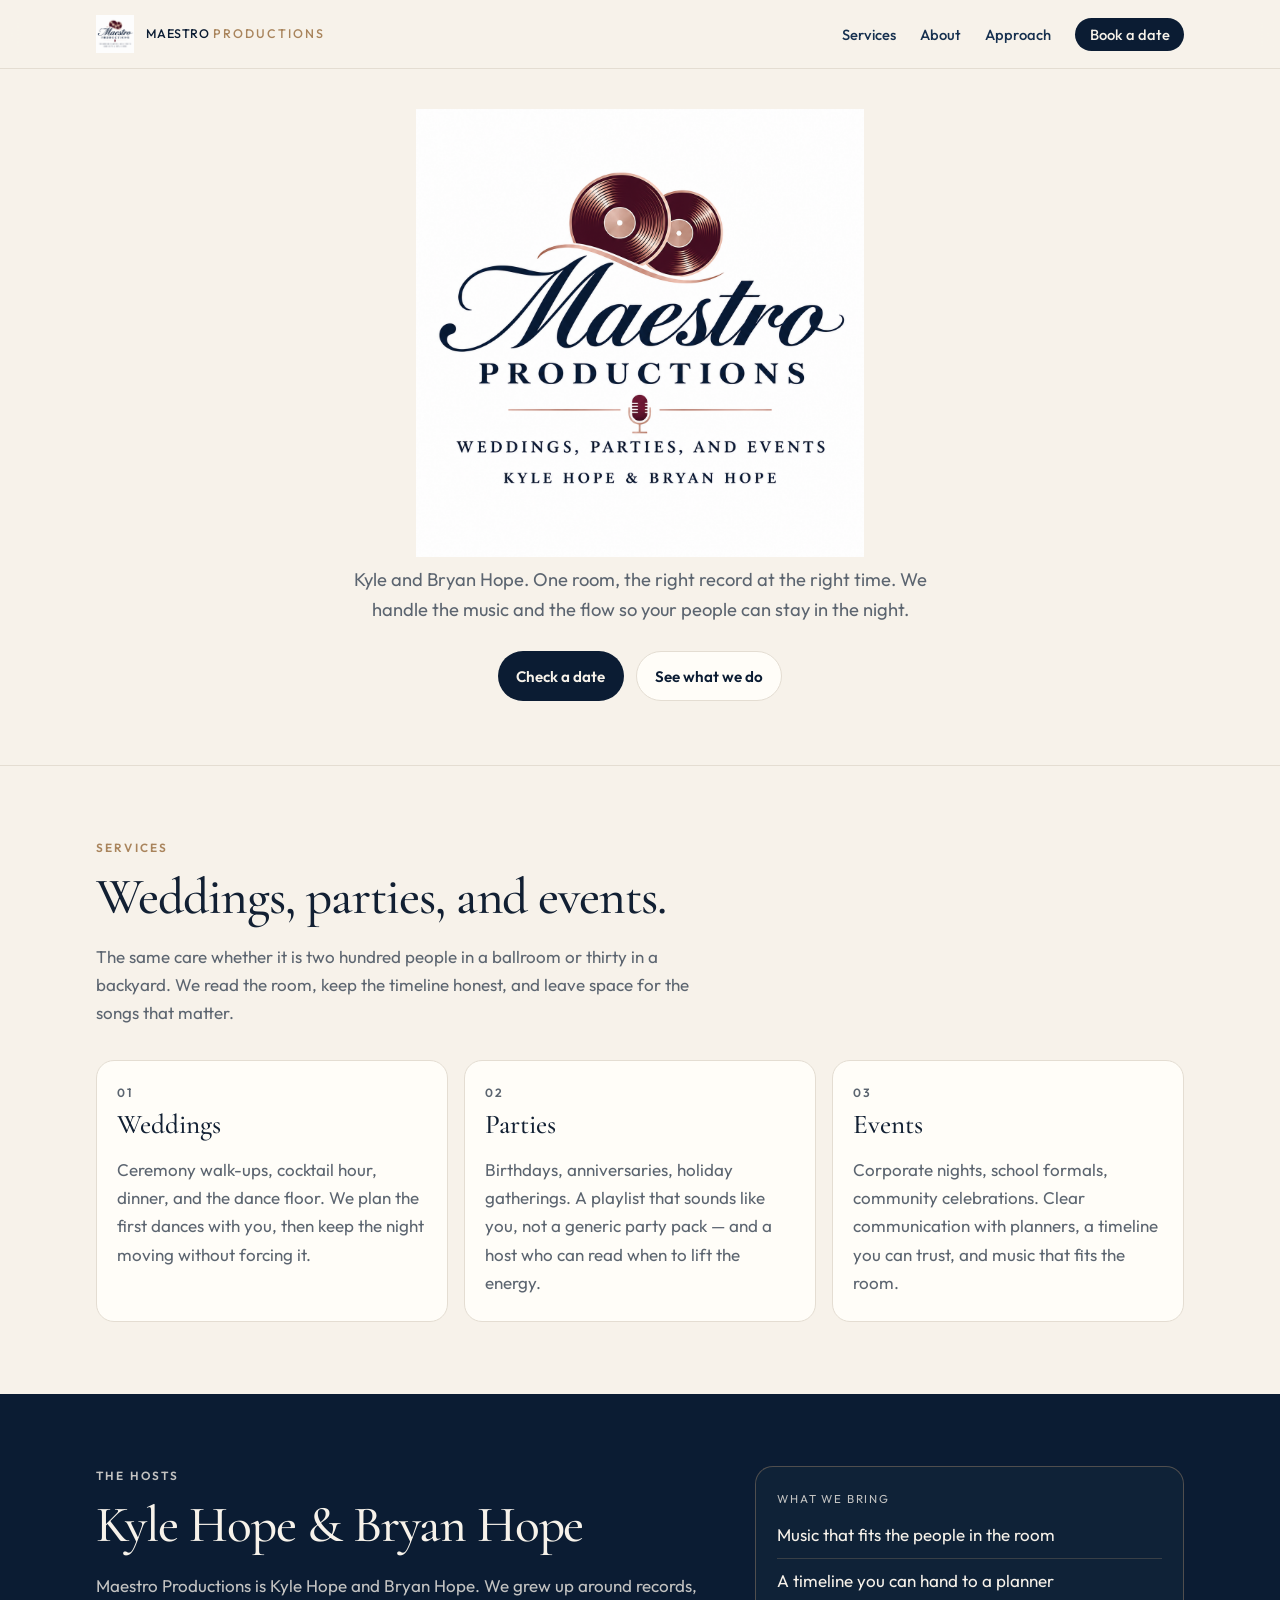
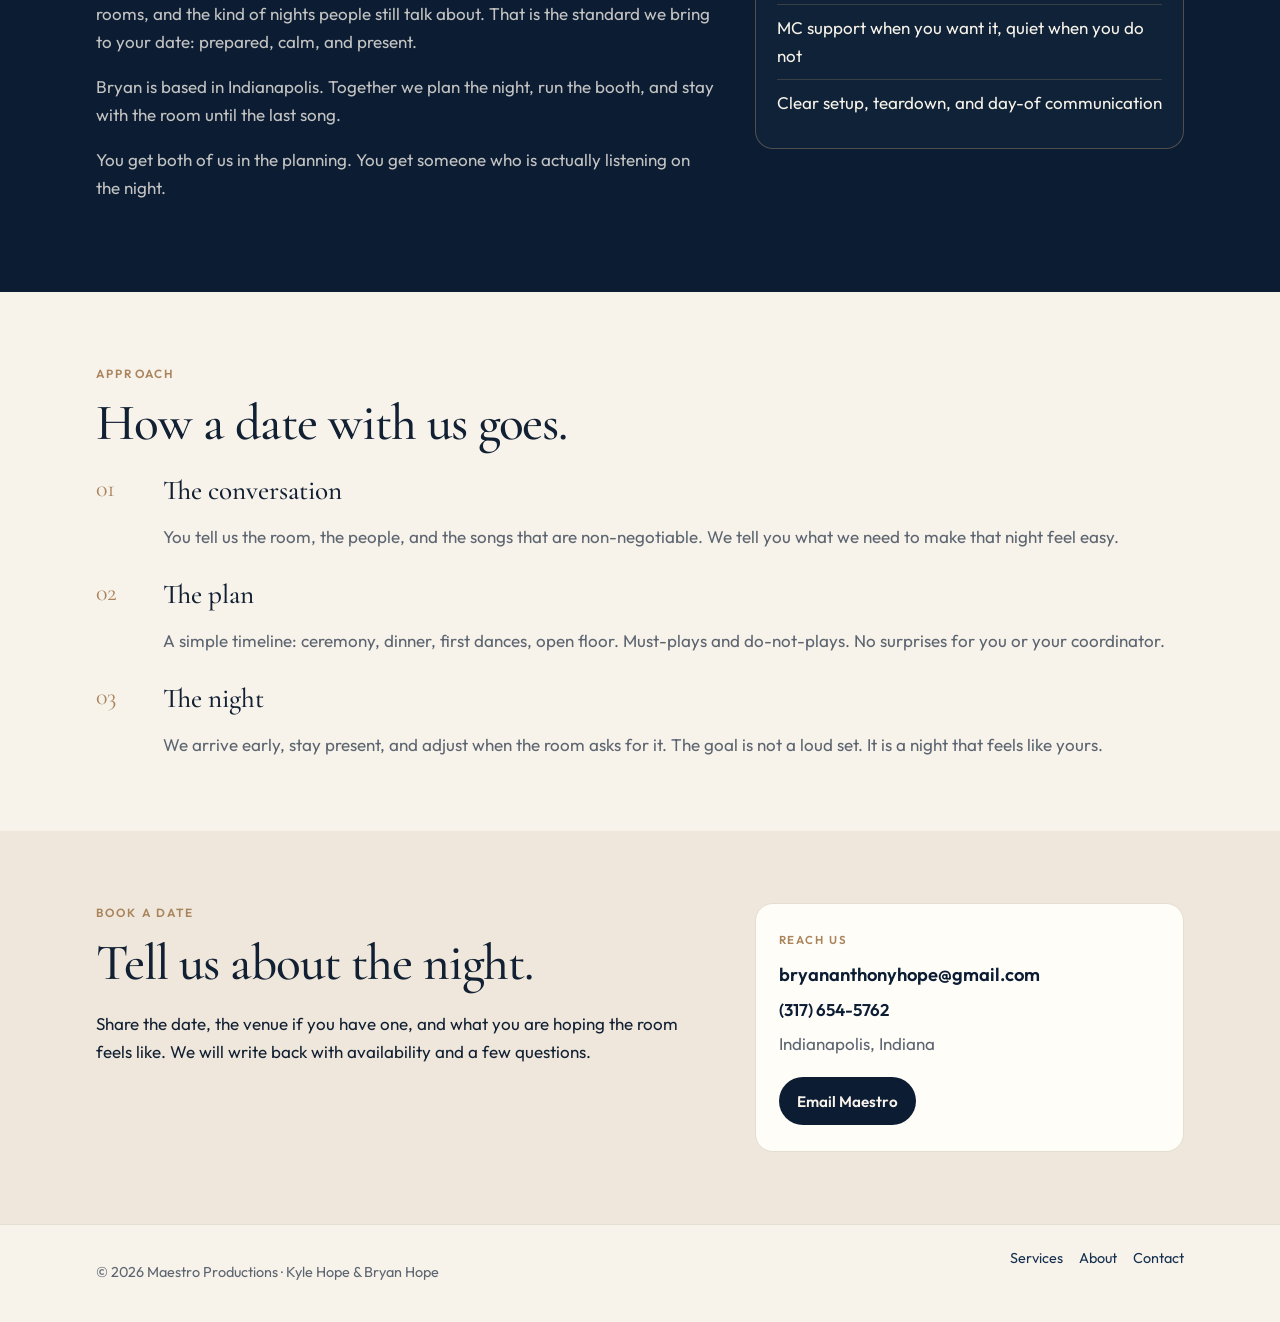
==== commit f67f0b6b: "Revert "Changed theme" This reverts commit 03a069df4d0097cf8678e19e1a60507fa16ac22b." ====
--- a/index.html
+++ b/index.html
@@ -10,18 +10,18 @@
     <link rel="icon" href="favicon.png" type="image/png" />
     <link rel="preconnect" href="https://fonts.googleapis.com" />
     <link rel="preconnect" href="https://fonts.gstatic.com" crossorigin />
-    <link href="https://fonts.googleapis.com/css2?family=Archivo:ital,wght@0,400;0,500;0,600;1,400&family=Cinzel:wght@500;600;700&display=swap" rel="stylesheet" />
+    <link href="https://fonts.googleapis.com/css2?family=Cormorant+Garamond:ital,wght@0,500;0,600;1,500&family=Great+Vibes&family=Outfit:wght@400;500;600&display=swap" rel="stylesheet" />
     <link rel="stylesheet" href="styles.css" />
 </head>
 
 <body>
     <a class="skip-link" href="#main">Skip to content</a>
 
-    <header class="masthead">
-        <div class="frame bar">
+    <header class="site-header">
+        <div class="wrap bar">
             <a class="brand" href="#top" aria-label="Maestro Productions home">
                 <img src="logo.png" width="1254" height="1254" alt="" />
-                <span>Maestro Productions</span>
+                <span>Maestro <em>Productions</em></span>
             </a>
             <button class="nav-toggle" type="button" data-nav-toggle aria-expanded="false" aria-controls="site-nav" aria-label="Open menu">
                 <span class="nav-toggle-bars"></span>
@@ -39,39 +39,34 @@
 
     <main id="main">
         <section class="hero" id="top">
-            <div class="frame hero-inner">
-                <p class="ticket">Weddings · Parties · Events</p>
-                <div class="logo-plate">
-                    <img src="logo.png" width="1254" height="1254" alt="Maestro Productions: vinyl records above a script Maestro wordmark, a microphone, and the line weddings, parties, and events. Kyle Hope and Bryan Hope." />
-                </div>
+            <div class="wrap hero-inner">
+                <img class="hero-logo" src="logo.png" width="1254" height="1254" alt="Maestro Productions: vinyl records above a script Maestro wordmark, a microphone, and the line weddings, parties, and events. Kyle Hope and Bryan Hope." />
                 <p class="lede">Kyle and Bryan Hope. One room, the right record at the right time. We handle the music and the flow so your people can stay in the night.</p>
                 <div class="btn-row">
-                    <a class="btn btn-solid" href="#contact">Check a date</a>
-                    <a class="btn btn-line" href="#services">See what we do</a>
+                    <a class="btn btn-gold" href="#contact">Check a date</a>
+                    <a class="btn btn-ghost" href="#services">See what we do</a>
                 </div>
             </div>
         </section>
 
-        <section class="block" id="services">
-            <div class="frame">
-                <header class="block-head">
-                    <p class="kicker">The set list</p>
-                    <h2>Weddings, parties, and events.</h2>
-                    <p>The same care whether it is two hundred people in a ballroom or thirty in a backyard. We read the room, keep the timeline honest, and leave space for the songs that matter.</p>
-                </header>
-                <div class="services">
-                    <article>
-                        <span>I</span>
+        <section class="section" id="services">
+            <div class="wrap">
+                <p class="eyebrow">Services</p>
+                <h2 class="display">Weddings, parties, and events.</h2>
+                <p class="section-lede">The same care whether it is two hundred people in a ballroom or thirty in a backyard. We read the room, keep the timeline honest, and leave space for the songs that matter.</p>
+                <div class="cards">
+                    <article class="card">
+                        <p class="card-kicker">01</p>
                         <h3>Weddings</h3>
                         <p>Ceremony walk-ups, cocktail hour, dinner, and the dance floor. We plan the first dances with you, then keep the night moving without forcing it.</p>
                     </article>
-                    <article>
-                        <span>II</span>
+                    <article class="card">
+                        <p class="card-kicker">02</p>
                         <h3>Parties</h3>
                         <p>Birthdays, anniversaries, holiday gatherings. A playlist that sounds like you, not a generic party pack — and a host who can read when to lift the energy.</p>
                     </article>
-                    <article>
-                        <span>III</span>
+                    <article class="card">
+                        <p class="card-kicker">03</p>
                         <h3>Events</h3>
                         <p>Corporate nights, school formals, community celebrations. Clear communication with planners, a timeline you can trust, and music that fits the room.</p>
                     </article>
@@ -79,29 +74,32 @@
             </div>
         </section>
 
-        <section class="block stage" id="about">
-            <div class="frame about">
-                <p class="kicker">The hosts</p>
-                <h2>Kyle Hope &amp; Bryan Hope</h2>
-                <p>Maestro Productions is Kyle Hope and Bryan Hope. We grew up around records, rooms, and the kind of nights people still talk about. That is the standard we bring to your date: prepared, calm, and present.</p>
-                <p>Bryan is based in Indianapolis. Together we plan the night, run the booth, and stay with the room until the last song.</p>
-                <p>You get both of us in the planning. You get someone who is actually listening on the night.</p>
-                <ul class="bring">
-                    <li>Music that fits the people in the room</li>
-                    <li>A timeline you can hand to a planner</li>
-                    <li>MC support when you want it, quiet when you do not</li>
-                    <li>Clear setup, teardown, and day-of communication</li>
-                </ul>
+        <section class="section band" id="about">
+            <div class="wrap about-grid">
+                <div>
+                    <p class="eyebrow">The hosts</p>
+                    <h2 class="display">Kyle Hope &amp; Bryan Hope</h2>
+                    <p>Maestro Productions is Kyle Hope and Bryan Hope. We grew up around records, rooms, and the kind of nights people still talk about. That is the standard we bring to your date: prepared, calm, and present.</p>
+                    <p>Bryan is based in Indianapolis. Together we plan the night, run the booth, and stay with the room until the last song.</p>
+                    <p>You get both of us in the planning. You get someone who is actually listening on the night.</p>
+                </div>
+                <aside class="note">
+                    <p class="note-label">What we bring</p>
+                    <ul>
+                        <li>Music that fits the people in the room</li>
+                        <li>A timeline you can hand to a planner</li>
+                        <li>MC support when you want it, quiet when you do not</li>
+                        <li>Clear setup, teardown, and day-of communication</li>
+                    </ul>
+                </aside>
             </div>
         </section>
 
-        <section class="block" id="approach">
-            <div class="frame">
-                <header class="block-head">
-                    <p class="kicker">The night</p>
-                    <h2>How a date with us goes.</h2>
-                </header>
-                <ol class="timeline">
+        <section class="section" id="approach">
+            <div class="wrap">
+                <p class="eyebrow">Approach</p>
+                <h2 class="display">How a date with us goes.</h2>
+                <ol class="steps">
                     <li>
                         <span>01</span>
                         <div>
@@ -127,23 +125,26 @@
             </div>
         </section>
 
-        <section class="block book" id="contact">
-            <div class="frame book-inner">
-                <p class="kicker">Hold the date</p>
-                <h2>Tell us about the night.</h2>
-                <p>Share the date, the venue if you have one, and what you are hoping the room feels like. We will write back with availability and a few questions.</p>
-                <div class="invite">
-                    <a href="mailto:bryananthonyhope@gmail.com?subject=Maestro%20Productions%20inquiry">bryananthonyhope@gmail.com</a>
-                    <a href="tel:+13176545762">(317) 654-5762</a>
-                    <p>Indianapolis, Indiana</p>
-                    <a class="btn btn-solid" href="mailto:bryananthonyhope@gmail.com?subject=Maestro%20Productions%20inquiry">Email Maestro</a>
+        <section class="section contact" id="contact">
+            <div class="wrap contact-grid">
+                <div>
+                    <p class="eyebrow">Book a date</p>
+                    <h2 class="display">Tell us about the night.</h2>
+                    <p>Share the date, the venue if you have one, and what you are hoping the room feels like. We will write back with availability and a few questions.</p>
+                </div>
+                <div class="contact-card">
+                    <p class="contact-kicker">Reach us</p>
+                    <a class="contact-mail" href="mailto:bryananthonyhope@gmail.com?subject=Maestro%20Productions%20inquiry">bryananthonyhope@gmail.com</a>
+                    <a class="contact-phone" href="tel:+13176545762">(317) 654-5762</a>
+                    <p class="contact-meta">Indianapolis, Indiana</p>
+                    <a class="btn btn-gold" href="mailto:bryananthonyhope@gmail.com?subject=Maestro%20Productions%20inquiry">Email Maestro</a>
                 </div>
             </div>
         </section>
     </main>
 
-    <footer class="colophon">
-        <div class="frame footer-row">
+    <footer class="site-footer">
+        <div class="wrap footer-row">
             <p>© <span data-year></span> Maestro Productions · Kyle Hope &amp; Bryan Hope</p>
             <nav aria-label="Footer">
                 <a href="#services">Services</a>
--- a/styles.css
+++ b/styles.css
@@ -1,15 +1,16 @@
 :root {
-  --void: #08090c;
-  --stage: #11141b;
-  --panel: #1a1f2a;
-  --cream: #efe4cf;
-  --muted: #b7aa94;
-  --gold: #d4af70;
-  --gold-deep: #9a7b45;
-  --rule: rgba(212, 175, 112, 0.32);
-  --font-display: "Cinzel", "Times New Roman", serif;
-  --font-body: "Archivo", "Helvetica Neue", sans-serif;
-  --ease: 160ms linear;
+  --navy: #0b1c33;
+  --navy-2: #16304f;
+  --ink: #122033;
+  --muted: #5c6570;
+  --line: #e4ddd2;
+  --paper: #f7f2ea;
+  --paper-2: #efe7db;
+  --white: #fffdf8;
+  --gold: #c9a27a;
+  --gold-deep: #a9845c;
+  --vinyl: #4a1520;
+  --ease: 180ms ease;
 }
 
 *,
@@ -24,11 +25,11 @@
 
 body {
   margin: 0;
-  font-family: var(--font-body);
-  font-size: 1.05rem;
-  line-height: 1.7;
-  color: var(--cream);
-  background: var(--void);
+  font-family: "Outfit", "Segoe UI", sans-serif;
+  font-size: 1.0625rem;
+  line-height: 1.65;
+  color: var(--ink);
+  background: var(--paper);
   -webkit-font-smoothing: antialiased;
 }
 
@@ -43,17 +44,17 @@
 }
 
 a {
-  color: var(--gold);
-  text-underline-offset: 0.2em;
+  color: var(--gold-deep);
+  text-underline-offset: 0.18em;
 }
 
 a:hover {
-  color: var(--cream);
+  color: var(--navy);
 }
 
 :focus-visible {
-  outline: 1px solid var(--gold);
-  outline-offset: 4px;
+  outline: 2px solid var(--navy);
+  outline-offset: 3px;
 }
 
 .skip-link {
@@ -61,27 +62,33 @@
   left: 1rem;
   top: -4rem;
   z-index: 100;
-  padding: 0.55rem 0.85rem;
-  background: var(--gold);
-  color: var(--void);
+  padding: 0.6rem 0.9rem;
+  background: var(--navy);
+  color: var(--paper);
   text-decoration: none;
+  border-radius: 8px;
 }
 
 .skip-link:focus {
   top: 1rem;
 }
 
-.frame {
-  width: min(100% - 2.25rem, 70rem);
+.wrap {
+  width: min(100% - 2rem, 68rem);
   margin-inline: auto;
 }
 
-.masthead {
+.site-header {
   position: sticky;
   top: 0;
   z-index: 40;
-  background: var(--void);
-  border-bottom: 1px solid var(--rule);
+  background: color-mix(in srgb, var(--paper) 92%, transparent);
+  backdrop-filter: blur(14px);
+  border-bottom: 1px solid var(--line);
+}
+
+.site-header .bar {
+  position: relative;
 }
 
 .bar {
@@ -89,35 +96,38 @@
   align-items: center;
   justify-content: space-between;
   gap: 1rem;
-  min-height: 4.5rem;
-  position: relative;
+  min-height: 4.25rem;
 }
 
 .brand {
   display: flex;
   align-items: center;
-  gap: 0.75rem;
+  gap: 0.7rem;
   text-decoration: none;
-  color: var(--cream);
-  font-family: var(--font-display);
-  font-size: 0.72rem;
-  font-weight: 600;
-  letter-spacing: 0.22em;
+  color: var(--navy);
+  font-weight: 500;
+  letter-spacing: 0.04em;
   text-transform: uppercase;
+  font-size: 0.78rem;
 }
 
 .brand img {
-  width: 2.15rem;
-  height: 2.15rem;
-  object-fit: cover;
-  border: 1px solid var(--rule);
+  width: 2.4rem;
+  height: 2.4rem;
+  object-fit: contain;
+}
+
+.brand em {
+  font-style: normal;
+  letter-spacing: 0.16em;
+  color: var(--gold-deep);
 }
 
 .nav-toggle {
   display: none;
   width: 2.5rem;
   height: 2.5rem;
-  border: 1px solid var(--rule);
+  border: 0;
   background: transparent;
   cursor: pointer;
   padding: 0;
@@ -127,9 +137,9 @@
 .nav-toggle-bars::before,
 .nav-toggle-bars::after {
   display: block;
-  width: 1.05rem;
-  height: 1px;
-  background: var(--gold);
+  width: 1.15rem;
+  height: 1.5px;
+  background: var(--navy);
   position: relative;
   margin: 0 auto;
 }
@@ -166,41 +176,38 @@
 .nav-links {
   display: flex;
   align-items: center;
-  gap: 1.75rem;
+  gap: 1.5rem;
   list-style: none;
   margin: 0;
   padding: 0;
 }
 
 .nav-links a {
-  color: var(--muted);
+  color: var(--navy-2);
   text-decoration: none;
-  font-size: 0.72rem;
+  font-size: 0.92rem;
   font-weight: 500;
-  letter-spacing: 0.16em;
-  text-transform: uppercase;
 }
 
 .nav-links a:hover {
-  color: var(--gold);
+  color: var(--navy);
 }
 
 .nav-cta {
-  color: var(--void) !important;
-  background: var(--gold);
-  padding: 0.55rem 0.95rem;
+  color: var(--paper) !important;
+  background: var(--navy);
+  padding: 0.45rem 0.9rem;
+  border-radius: 999px;
 }
 
 .nav-cta:hover {
-  background: var(--cream);
-  color: var(--void) !important;
+  background: var(--gold-deep);
+  color: var(--white) !important;
 }
 
 .hero {
-  padding: 3.5rem 0 5rem;
-  background:
-    radial-gradient(ellipse at 50% 0%, #1d2230 0%, var(--void) 62%);
-  border-bottom: 1px solid var(--rule);
+  padding: 2.5rem 0 4rem;
+  border-bottom: 1px solid var(--line);
 }
 
 .hero-inner {
@@ -209,268 +216,246 @@
   text-align: center;
 }
 
-.ticket {
-  margin: 0 0 1.75rem;
-  font-family: var(--font-display);
-  font-size: 0.7rem;
-  letter-spacing: 0.28em;
-  text-transform: uppercase;
-  color: var(--gold);
-}
-
-.logo-plate {
-  width: min(26rem, 100%);
-  padding: 0.7rem;
-  border: 1px solid var(--gold);
-  background: #fff;
-  margin-bottom: 1.75rem;
-}
-
-.logo-plate img {
-  width: 100%;
-}
-
-.lede {
-  max-width: 36rem;
-  margin: 0 auto 1.8rem;
+.hero-logo {
+  width: min(28rem, 100%);
+  margin-bottom: 0.5rem;
+}
+
+.lede,
+.section-lede {
+  max-width: 38rem;
   color: var(--muted);
-  font-size: 1.08rem;
+}
+
+.hero .lede {
+  margin: 0 auto 1.6rem;
+  font-size: 1.15rem;
 }
 
 .btn-row {
   display: flex;
   flex-wrap: wrap;
   justify-content: center;
-  gap: 0.7rem;
+  gap: 0.75rem;
 }
 
 .btn {
   display: inline-flex;
   align-items: center;
   justify-content: center;
-  min-width: 11rem;
-  padding: 0.85rem 1.2rem;
+  padding: 0.7rem 1.15rem;
+  border-radius: 999px;
   text-decoration: none;
-  font-family: var(--font-display);
-  font-size: 0.68rem;
+  font-weight: 600;
+  font-size: 0.95rem;
+}
+
+.btn-gold {
+  background: var(--navy);
+  color: var(--paper);
+}
+
+.btn-gold:hover {
+  background: var(--gold-deep);
+  color: var(--white);
+}
+
+.btn-ghost {
+  border: 1px solid var(--line);
+  color: var(--navy);
+  background: var(--white);
+}
+
+.btn-ghost:hover {
+  border-color: var(--navy);
+  color: var(--navy);
+}
+
+.section {
+  padding: 4.5rem 0;
+}
+
+.section.band {
+  background: var(--navy);
+  color: var(--paper);
+}
+
+.section.band p,
+.section.band .section-lede {
+  color: color-mix(in srgb, var(--paper) 78%, transparent);
+}
+
+.eyebrow {
+  margin: 0 0 0.7rem;
+  font-size: 0.74rem;
   font-weight: 600;
   letter-spacing: 0.18em;
   text-transform: uppercase;
-}
-
-.btn-solid {
-  background: var(--gold);
-  color: var(--void);
-}
-
-.btn-solid:hover {
-  background: var(--cream);
-  color: var(--void);
-}
-
-.btn-line {
-  border: 1px solid var(--gold);
+  color: var(--gold-deep);
+}
+
+.band .eyebrow {
   color: var(--gold);
-  background: transparent;
-}
-
-.btn-line:hover {
-  background: var(--gold);
-  color: var(--void);
-}
-
-.block {
-  padding: 5rem 0;
-}
-
-.block-head {
-  max-width: 38rem;
-  margin-bottom: 2.75rem;
-}
-
-.kicker {
-  margin: 0 0 0.85rem;
-  font-family: var(--font-display);
-  font-size: 0.68rem;
-  letter-spacing: 0.28em;
-  text-transform: uppercase;
-  color: var(--gold);
-}
-
-h1,
-h2 {
-  font-family: var(--font-display);
+}
+
+.display {
+  font-family: "Cormorant Garamond", Georgia, serif;
   font-weight: 500;
-  font-size: clamp(1.85rem, 4vw, 3rem);
-  letter-spacing: 0.04em;
-  line-height: 1.2;
+  font-size: clamp(2rem, 4vw, 3.2rem);
+  letter-spacing: -0.02em;
+  line-height: 1.15;
   margin: 0 0 1rem;
 }
 
-.block-head p,
-.about p {
-  margin: 0 0 1rem;
-  color: var(--muted);
-}
-
-.services {
+.section-lede {
+  margin: 0 0 2rem;
+}
+
+.cards {
   display: grid;
   grid-template-columns: repeat(3, 1fr);
-  border-top: 1px solid var(--rule);
-  border-bottom: 1px solid var(--rule);
-}
-
-.services article {
-  padding: 1.8rem 1.4rem 2rem 0;
-}
-
-.services article + article {
-  padding-left: 1.6rem;
-  border-left: 1px solid var(--rule);
-}
-
-.services span {
-  display: block;
-  margin-bottom: 1rem;
-  font-family: var(--font-display);
-  color: var(--gold);
-  letter-spacing: 0.18em;
-  font-size: 0.8rem;
-}
-
-.services h3,
-.timeline h3 {
-  font-family: var(--font-display);
-  font-size: 1.35rem;
+  gap: 1rem;
+}
+
+.card {
+  background: var(--white);
+  border: 1px solid var(--line);
+  border-radius: 18px;
+  padding: 1.4rem 1.25rem 1.5rem;
+}
+
+.card-kicker {
+  margin: 0 0 0.8rem;
+  color: var(--gold-deep);
+  letter-spacing: 0.14em;
+  font-size: 0.75rem;
+  font-weight: 600;
+}
+
+.card h3,
+.steps h3 {
+  font-family: "Cormorant Garamond", Georgia, serif;
+  font-size: 1.7rem;
   font-weight: 500;
-  letter-spacing: 0.06em;
-  margin: 0 0 0.7rem;
-}
-
-.services p,
-.timeline p {
+  margin: 0 0 0.55rem;
+}
+
+.card p {
   margin: 0;
   color: var(--muted);
 }
 
-.stage {
-  background: var(--stage);
-  border-top: 1px solid var(--rule);
-  border-bottom: 1px solid var(--rule);
-}
-
-.about {
-  max-width: 42rem;
-  text-align: center;
-}
-
-.about h2 {
-  margin-bottom: 1.4rem;
-}
-
-.bring {
-  list-style: none;
-  margin: 2rem 0 0;
-  padding: 1.5rem 0 0;
-  border-top: 1px solid var(--rule);
+.about-grid,
+.contact-grid {
   display: grid;
-  gap: 0.85rem;
-}
-
-.bring li {
-  color: var(--cream);
-  letter-spacing: 0.02em;
-}
-
-.bring li::before {
-  content: "— ";
+  grid-template-columns: 1.3fr 0.9fr;
+  gap: 2.5rem;
+  align-items: start;
+}
+
+.note {
+  background: color-mix(in srgb, var(--navy-2) 70%, black);
+  border: 1px solid color-mix(in srgb, var(--gold) 35%, transparent);
+  border-radius: 18px;
+  padding: 1.4rem 1.3rem;
+}
+
+.note-label {
+  margin: 0 0 0.8rem;
+  letter-spacing: 0.16em;
+  text-transform: uppercase;
+  font-size: 0.72rem;
   color: var(--gold);
 }
 
-.timeline {
+.note ul,
+.steps {
   list-style: none;
   margin: 0;
   padding: 0;
+}
+
+.note li {
+  padding: 0.55rem 0;
+  border-top: 1px solid color-mix(in srgb, var(--gold) 22%, transparent);
+}
+
+.note li:first-child {
+  border-top: 0;
+  padding-top: 0;
+}
+
+.steps {
   display: grid;
-  grid-template-columns: repeat(3, 1fr);
-  gap: 0;
-}
-
-.timeline li {
-  padding: 0 1.6rem 0 0;
-}
-
-.timeline li + li {
-  padding-left: 1.6rem;
-  border-left: 1px solid var(--rule);
-}
-
-.timeline span {
+  gap: 1.4rem;
+}
+
+.steps li {
+  display: grid;
+  grid-template-columns: 3.2rem 1fr;
+  gap: 1rem;
+  align-items: start;
+}
+
+.steps span {
+  font-family: "Cormorant Garamond", Georgia, serif;
+  font-size: 1.5rem;
+  color: var(--gold-deep);
+}
+
+.steps p {
+  margin: 0;
+  color: var(--muted);
+}
+
+.contact {
+  background: var(--paper-2);
+}
+
+.contact-card {
+  background: var(--white);
+  border: 1px solid var(--line);
+  border-radius: 18px;
+  padding: 1.6rem 1.4rem;
+}
+
+.contact-kicker {
+  margin: 0 0 0.7rem;
+  letter-spacing: 0.16em;
+  text-transform: uppercase;
+  font-size: 0.72rem;
+  color: var(--gold-deep);
+  font-weight: 600;
+}
+
+.contact-mail,
+.contact-phone {
   display: block;
-  margin-bottom: 0.9rem;
-  font-family: var(--font-display);
-  color: var(--gold);
-  letter-spacing: 0.2em;
-  font-size: 0.78rem;
-}
-
-.book {
-  background:
-    linear-gradient(180deg, #141821 0%, var(--void) 100%);
-  text-align: center;
-}
-
-.book-inner {
-  max-width: 38rem;
-}
-
-.book-inner > p {
+  color: var(--navy);
+  text-decoration: none;
+  font-weight: 600;
+  margin-bottom: 0.35rem;
+}
+
+.contact-mail {
+  font-size: 1.15rem;
+}
+
+.contact-mail:hover,
+.contact-phone:hover {
+  color: var(--gold-deep);
+}
+
+.contact-meta {
   color: var(--muted);
-}
-
-.invite {
-  margin-top: 2.2rem;
-  padding: 2rem 1.4rem;
-  border: 1px solid var(--gold);
-}
-
-.invite a {
-  display: block;
-  text-decoration: none;
-  color: var(--cream);
-}
-
-.invite a[href^="mailto"] {
-  font-family: var(--font-display);
-  font-size: 1.15rem;
-  letter-spacing: 0.04em;
-  margin-bottom: 0.45rem;
-}
-
-.invite a[href^="tel"] {
-  color: var(--gold);
-  margin-bottom: 0.7rem;
-}
-
-.invite a:hover {
-  color: var(--gold);
-}
-
-.invite p {
-  margin: 0 0 1.4rem;
+  margin: 0.4rem 0 1.2rem;
+}
+
+.site-footer {
+  padding: 1.4rem 0;
+  border-top: 1px solid var(--line);
   color: var(--muted);
-}
-
-.invite .btn {
-  margin-inline: auto;
-}
-
-.colophon {
-  padding: 1.5rem 0 2rem;
-  border-top: 1px solid var(--rule);
-  color: var(--muted);
-  font-size: 0.82rem;
-  letter-spacing: 0.04em;
+  font-size: 0.9rem;
 }
 
 .footer-row {
@@ -480,40 +465,25 @@
   flex-wrap: wrap;
 }
 
-.colophon nav {
+.site-footer nav {
   display: flex;
-  gap: 1.2rem;
-}
-
-.colophon a {
-  color: var(--muted);
+  gap: 1rem;
+}
+
+.site-footer a {
+  color: var(--navy-2);
   text-decoration: none;
-  text-transform: uppercase;
-  letter-spacing: 0.14em;
-  font-size: 0.68rem;
-}
-
-.colophon a:hover {
-  color: var(--gold);
+}
+
+.site-footer a:hover {
+  color: var(--gold-deep);
 }
 
 @media (max-width: 820px) {
-  .services,
-  .timeline {
+  .cards,
+  .about-grid,
+  .contact-grid {
     grid-template-columns: 1fr;
-  }
-
-  .services article,
-  .services article + article,
-  .timeline li,
-  .timeline li + li {
-    padding: 1.5rem 0;
-    border-left: 0;
-  }
-
-  .services article + article,
-  .timeline li + li {
-    border-top: 1px solid var(--rule);
   }
 }
 
@@ -537,32 +507,31 @@
     top: 100%;
     left: 0;
     right: 0;
-    background: var(--void);
-    border-top: 1px solid var(--rule);
-    padding: 1.3rem 1.25rem 1.7rem;
+    background: var(--paper);
+    border-top: 1px solid var(--line);
+    padding: 1.2rem 1.25rem 1.6rem;
   }
 
   .nav-panel.is-open {
     display: block;
+  }
+
+  .site-header {
+    position: sticky;
   }
 
   .nav-links {
     flex-direction: column;
     align-items: flex-start;
-    gap: 1.1rem;
+    gap: 1rem;
   }
 
   .nav-links a {
-    font-size: 0.85rem;
+    font-size: 1.2rem;
   }
 
   .hero {
-    padding-top: 2rem;
-  }
-
-  .btn {
-    min-width: 0;
-    width: 100%;
+    padding-top: 1.4rem;
   }
 }
 
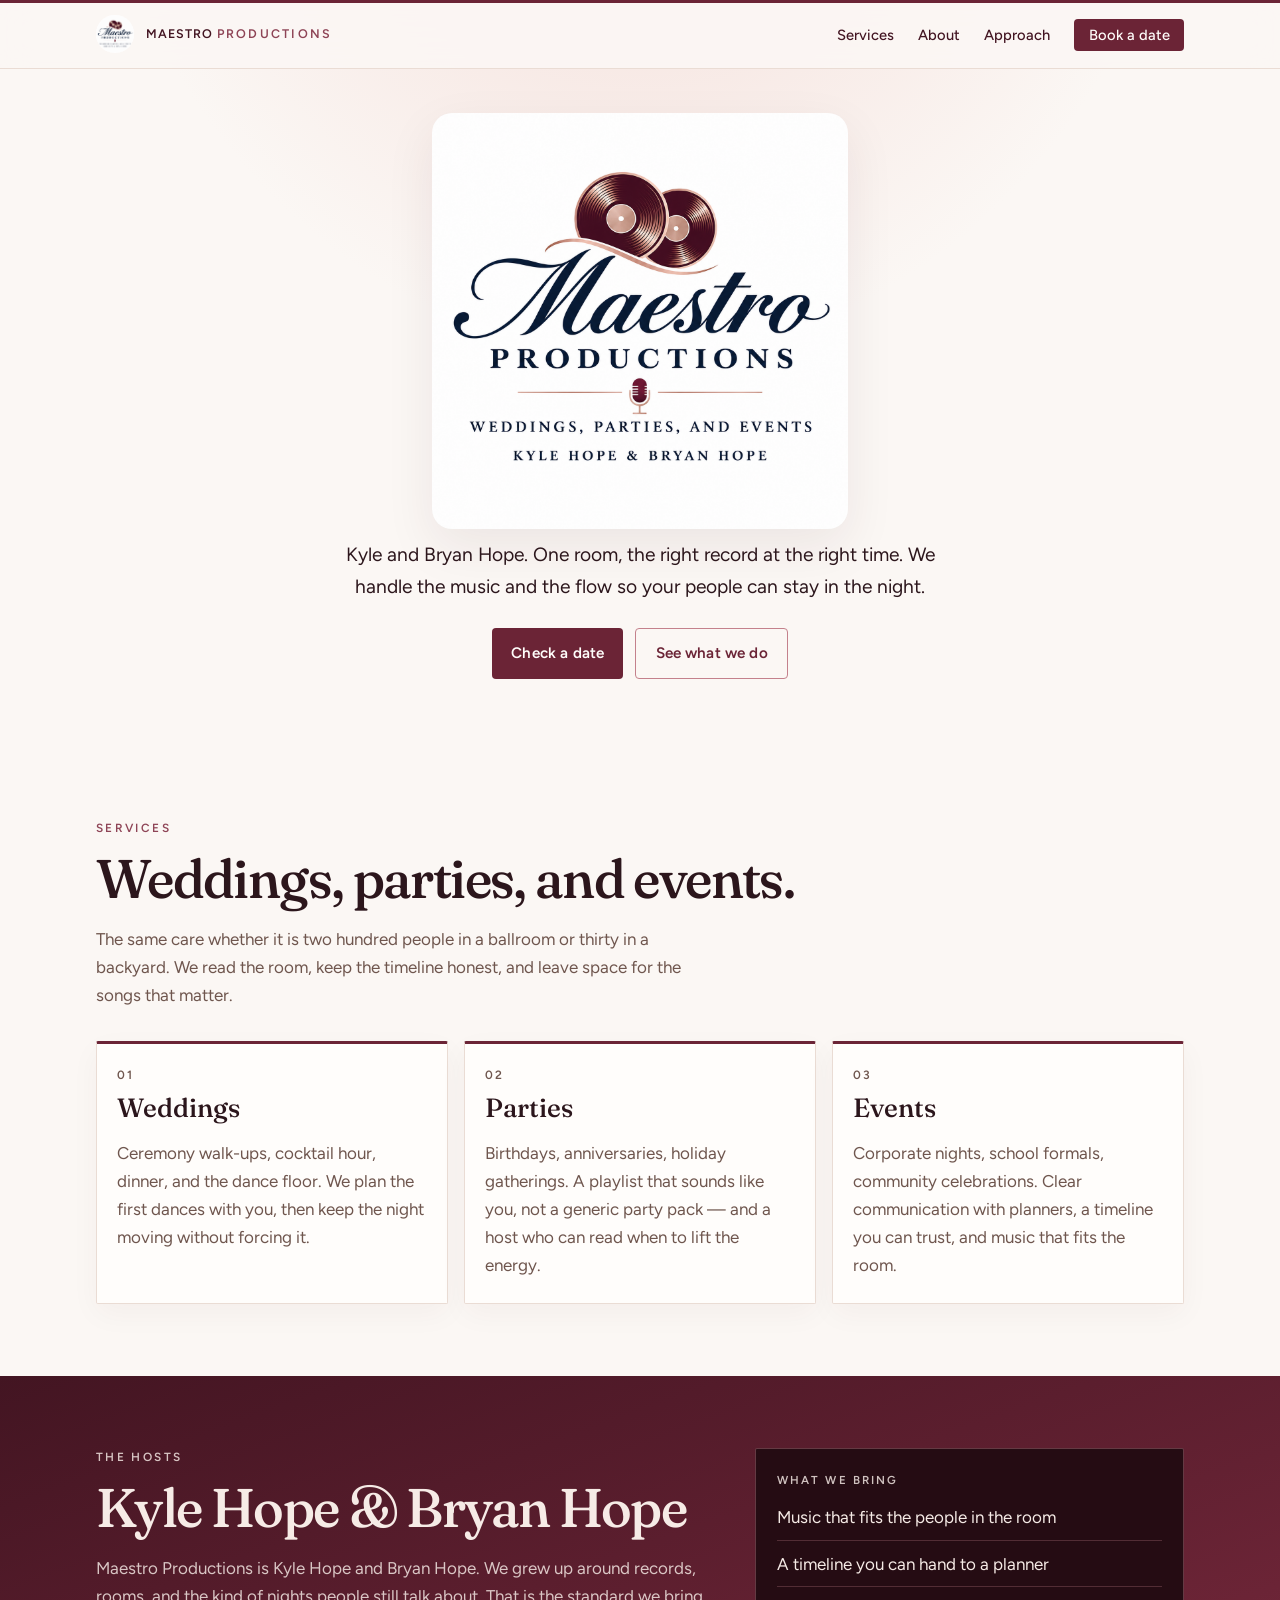
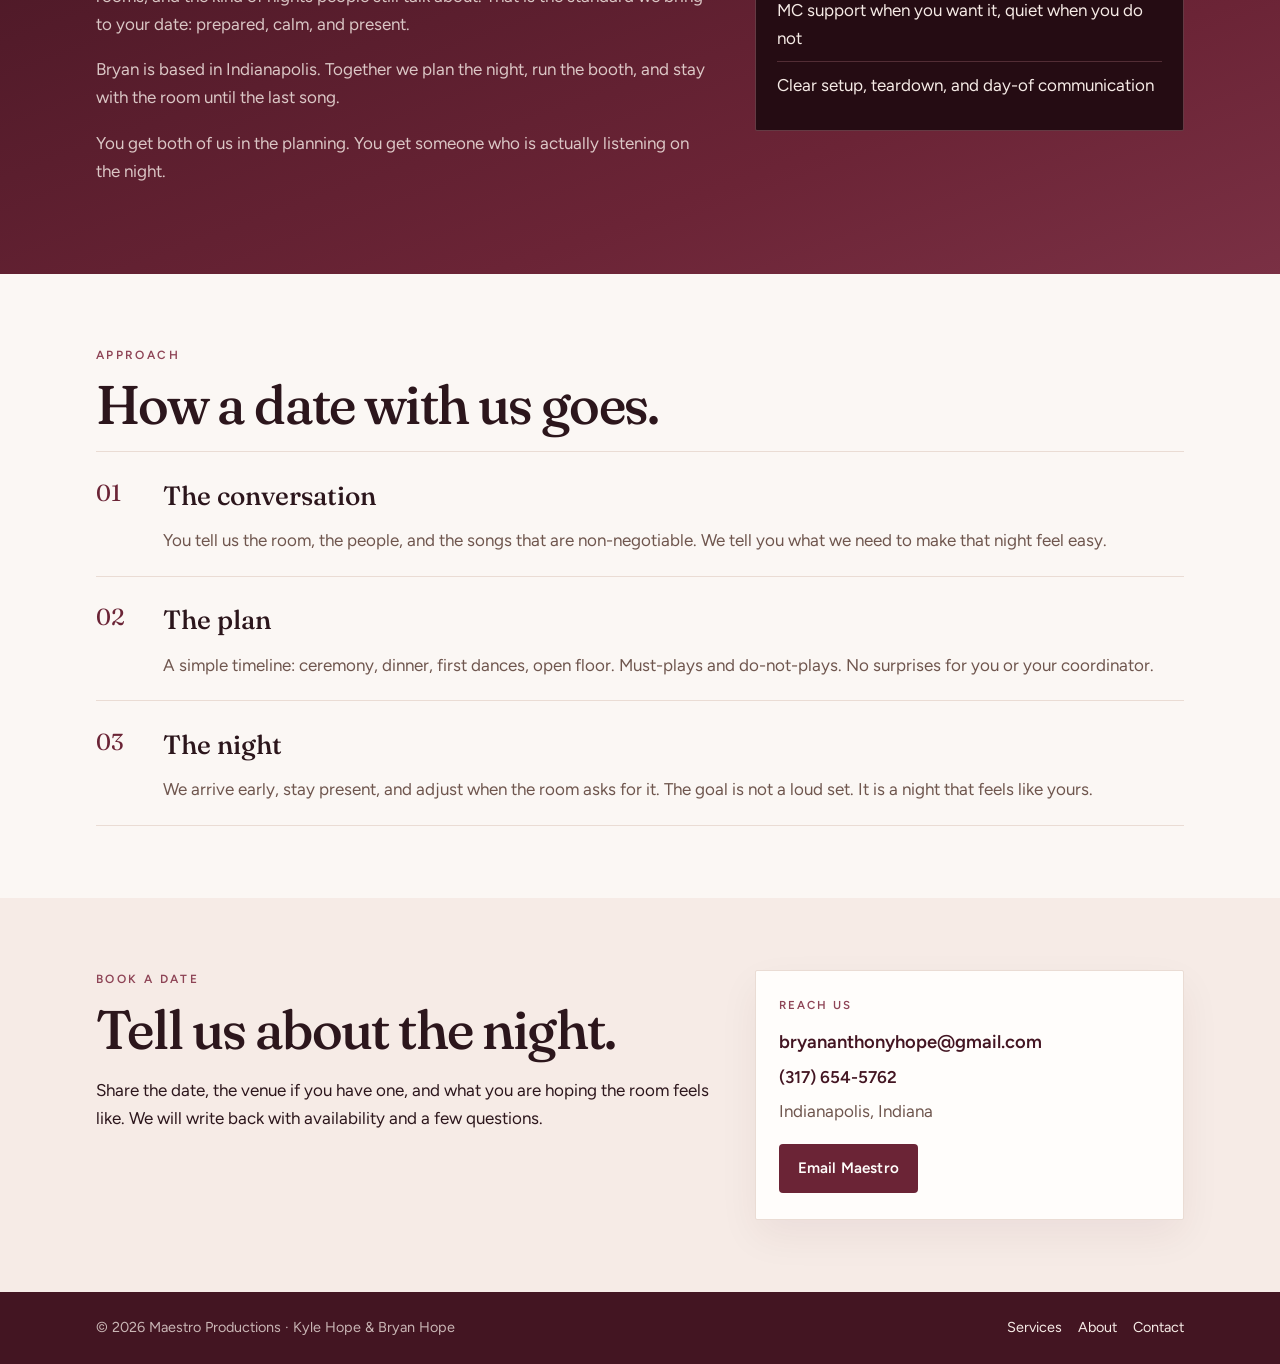
==== commit d3624292: "Apply a wine and linen theme Replace the restored navy-and-gold palette with burgundy, blush, and ro" ====
--- a/index.html
+++ b/index.html
@@ -10,7 +10,7 @@
     <link rel="icon" href="favicon.png" type="image/png" />
     <link rel="preconnect" href="https://fonts.googleapis.com" />
     <link rel="preconnect" href="https://fonts.gstatic.com" crossorigin />
-    <link href="https://fonts.googleapis.com/css2?family=Cormorant+Garamond:ital,wght@0,500;0,600;1,500&family=Great+Vibes&family=Outfit:wght@400;500;600&display=swap" rel="stylesheet" />
+    <link href="https://fonts.googleapis.com/css2?family=Figtree:wght@400;500;600&family=Fraunces:opsz,wght@9..144,500;9..144,600&display=swap" rel="stylesheet" />
     <link rel="stylesheet" href="styles.css" />
 </head>
 
--- a/styles.css
+++ b/styles.css
@@ -1,15 +1,14 @@
 :root {
-  --navy: #0b1c33;
-  --navy-2: #16304f;
-  --ink: #122033;
-  --muted: #5c6570;
-  --line: #e4ddd2;
-  --paper: #f7f2ea;
-  --paper-2: #efe7db;
-  --white: #fffdf8;
-  --gold: #c9a27a;
-  --gold-deep: #a9845c;
-  --vinyl: #4a1520;
+  --wine: #6b2436;
+  --wine-deep: #431522;
+  --blush: #f6ebe6;
+  --linen: #fbf7f4;
+  --ivory: #fffdfb;
+  --ink: #2c161c;
+  --muted: #6f564e;
+  --line: #eadcd4;
+  --rose: #c4818c;
+  --rose-deep: #8e4456;
   --ease: 180ms ease;
 }
 
@@ -25,11 +24,13 @@
 
 body {
   margin: 0;
-  font-family: "Outfit", "Segoe UI", sans-serif;
+  font-family: "Figtree", "Segoe UI", sans-serif;
   font-size: 1.0625rem;
   line-height: 1.65;
   color: var(--ink);
-  background: var(--paper);
+  background:
+    radial-gradient(ellipse 80% 40% at 50% -10%, #f3d9d4 0%, transparent 55%),
+    var(--linen);
   -webkit-font-smoothing: antialiased;
 }
 
@@ -44,16 +45,16 @@
 }
 
 a {
-  color: var(--gold-deep);
+  color: var(--rose-deep);
   text-underline-offset: 0.18em;
 }
 
 a:hover {
-  color: var(--navy);
+  color: var(--wine);
 }
 
 :focus-visible {
-  outline: 2px solid var(--navy);
+  outline: 2px solid var(--wine);
   outline-offset: 3px;
 }
 
@@ -63,10 +64,10 @@
   top: -4rem;
   z-index: 100;
   padding: 0.6rem 0.9rem;
-  background: var(--navy);
-  color: var(--paper);
+  background: var(--wine);
+  color: var(--ivory);
   text-decoration: none;
-  border-radius: 8px;
+  border-radius: 4px;
 }
 
 .skip-link:focus {
@@ -82,9 +83,10 @@
   position: sticky;
   top: 0;
   z-index: 40;
-  background: color-mix(in srgb, var(--paper) 92%, transparent);
-  backdrop-filter: blur(14px);
+  background: color-mix(in srgb, var(--linen) 90%, transparent);
+  backdrop-filter: blur(16px);
   border-bottom: 1px solid var(--line);
+  box-shadow: inset 0 3px 0 var(--wine);
 }
 
 .site-header .bar {
@@ -104,9 +106,9 @@
   align-items: center;
   gap: 0.7rem;
   text-decoration: none;
-  color: var(--navy);
-  font-weight: 500;
-  letter-spacing: 0.04em;
+  color: var(--wine-deep);
+  font-weight: 600;
+  letter-spacing: 0.08em;
   text-transform: uppercase;
   font-size: 0.78rem;
 }
@@ -115,12 +117,14 @@
   width: 2.4rem;
   height: 2.4rem;
   object-fit: contain;
+  border-radius: 50%;
+  background: var(--ivory);
 }
 
 .brand em {
   font-style: normal;
-  letter-spacing: 0.16em;
-  color: var(--gold-deep);
+  letter-spacing: 0.18em;
+  color: var(--rose-deep);
 }
 
 .nav-toggle {
@@ -139,7 +143,7 @@
   display: block;
   width: 1.15rem;
   height: 1.5px;
-  background: var(--navy);
+  background: var(--wine);
   position: relative;
   margin: 0 auto;
 }
@@ -183,31 +187,30 @@
 }
 
 .nav-links a {
-  color: var(--navy-2);
+  color: var(--wine-deep);
   text-decoration: none;
   font-size: 0.92rem;
   font-weight: 500;
 }
 
 .nav-links a:hover {
-  color: var(--navy);
+  color: var(--rose-deep);
 }
 
 .nav-cta {
-  color: var(--paper) !important;
-  background: var(--navy);
+  color: var(--ivory) !important;
+  background: var(--wine);
   padding: 0.45rem 0.9rem;
-  border-radius: 999px;
+  border-radius: 4px;
 }
 
 .nav-cta:hover {
-  background: var(--gold-deep);
-  color: var(--white) !important;
+  background: var(--wine-deep);
+  color: var(--ivory) !important;
 }
 
 .hero {
-  padding: 2.5rem 0 4rem;
-  border-bottom: 1px solid var(--line);
+  padding: 2.75rem 0 4.25rem;
 }
 
 .hero-inner {
@@ -217,8 +220,11 @@
 }
 
 .hero-logo {
-  width: min(28rem, 100%);
-  margin-bottom: 0.5rem;
+  width: min(26rem, 100%);
+  margin-bottom: 0.25rem;
+  background: var(--ivory);
+  border-radius: 1.25rem;
+  box-shadow: 0 18px 50px rgba(67, 21, 34, 0.08);
 }
 
 .lede,
@@ -228,8 +234,9 @@
 }
 
 .hero .lede {
-  margin: 0 auto 1.6rem;
-  font-size: 1.15rem;
+  margin: 0.4rem auto 1.6rem;
+  font-size: 1.2rem;
+  color: var(--ink);
 }
 
 .btn-row {
@@ -243,32 +250,34 @@
   display: inline-flex;
   align-items: center;
   justify-content: center;
-  padding: 0.7rem 1.15rem;
-  border-radius: 999px;
+  padding: 0.75rem 1.2rem;
+  border-radius: 4px;
   text-decoration: none;
   font-weight: 600;
   font-size: 0.95rem;
+  letter-spacing: 0.01em;
 }
 
 .btn-gold {
-  background: var(--navy);
-  color: var(--paper);
+  background: var(--wine);
+  color: var(--ivory);
 }
 
 .btn-gold:hover {
-  background: var(--gold-deep);
-  color: var(--white);
+  background: var(--wine-deep);
+  color: var(--ivory);
 }
 
 .btn-ghost {
-  border: 1px solid var(--line);
-  color: var(--navy);
-  background: var(--white);
+  border: 1px solid var(--rose);
+  color: var(--wine);
+  background: transparent;
 }
 
 .btn-ghost:hover {
-  border-color: var(--navy);
-  color: var(--navy);
+  border-color: var(--wine);
+  background: var(--ivory);
+  color: var(--wine-deep);
 }
 
 .section {
@@ -276,34 +285,36 @@
 }
 
 .section.band {
-  background: var(--navy);
-  color: var(--paper);
+  background:
+    linear-gradient(160deg, var(--wine-deep) 0%, var(--wine) 70%, #7a3044 100%);
+  color: var(--blush);
 }
 
 .section.band p,
 .section.band .section-lede {
-  color: color-mix(in srgb, var(--paper) 78%, transparent);
+  color: color-mix(in srgb, var(--blush) 82%, transparent);
 }
 
 .eyebrow {
   margin: 0 0 0.7rem;
   font-size: 0.74rem;
   font-weight: 600;
-  letter-spacing: 0.18em;
+  letter-spacing: 0.2em;
   text-transform: uppercase;
-  color: var(--gold-deep);
+  color: var(--rose-deep);
 }
 
 .band .eyebrow {
-  color: var(--gold);
+  color: var(--rose);
 }
 
 .display {
-  font-family: "Cormorant Garamond", Georgia, serif;
+  font-family: "Fraunces", Georgia, serif;
   font-weight: 500;
-  font-size: clamp(2rem, 4vw, 3.2rem);
-  letter-spacing: -0.02em;
-  line-height: 1.15;
+  font-size: clamp(2.15rem, 4.4vw, 3.4rem);
+  font-variation-settings: "SOFT" 40, "WONK" 1;
+  letter-spacing: -0.03em;
+  line-height: 1.08;
   margin: 0 0 1rem;
 }
 
@@ -318,24 +329,26 @@
 }
 
 .card {
-  background: var(--white);
+  background: var(--ivory);
   border: 1px solid var(--line);
-  border-radius: 18px;
+  border-top: 3px solid var(--wine);
+  border-radius: 2px;
   padding: 1.4rem 1.25rem 1.5rem;
+  box-shadow: 0 10px 30px rgba(67, 21, 34, 0.04);
 }
 
 .card-kicker {
   margin: 0 0 0.8rem;
-  color: var(--gold-deep);
-  letter-spacing: 0.14em;
+  color: var(--rose-deep);
+  letter-spacing: 0.16em;
   font-size: 0.75rem;
   font-weight: 600;
 }
 
 .card h3,
 .steps h3 {
-  font-family: "Cormorant Garamond", Georgia, serif;
-  font-size: 1.7rem;
+  font-family: "Fraunces", Georgia, serif;
+  font-size: 1.65rem;
   font-weight: 500;
   margin: 0 0 0.55rem;
 }
@@ -354,18 +367,19 @@
 }
 
 .note {
-  background: color-mix(in srgb, var(--navy-2) 70%, black);
-  border: 1px solid color-mix(in srgb, var(--gold) 35%, transparent);
-  border-radius: 18px;
+  background: color-mix(in srgb, var(--wine-deep) 55%, black);
+  border: 1px solid color-mix(in srgb, var(--rose) 40%, transparent);
+  border-radius: 2px;
   padding: 1.4rem 1.3rem;
 }
 
 .note-label {
   margin: 0 0 0.8rem;
-  letter-spacing: 0.16em;
+  letter-spacing: 0.18em;
   text-transform: uppercase;
   font-size: 0.72rem;
-  color: var(--gold);
+  color: var(--rose);
+  font-weight: 600;
 }
 
 .note ul,
@@ -377,7 +391,7 @@
 
 .note li {
   padding: 0.55rem 0;
-  border-top: 1px solid color-mix(in srgb, var(--gold) 22%, transparent);
+  border-top: 1px solid color-mix(in srgb, var(--rose) 28%, transparent);
 }
 
 .note li:first-child {
@@ -387,7 +401,8 @@
 
 .steps {
   display: grid;
-  gap: 1.4rem;
+  gap: 0;
+  border-top: 1px solid var(--line);
 }
 
 .steps li {
@@ -395,12 +410,14 @@
   grid-template-columns: 3.2rem 1fr;
   gap: 1rem;
   align-items: start;
+  padding: 1.35rem 0;
+  border-bottom: 1px solid var(--line);
 }
 
 .steps span {
-  font-family: "Cormorant Garamond", Georgia, serif;
-  font-size: 1.5rem;
-  color: var(--gold-deep);
+  font-family: "Fraunces", Georgia, serif;
+  font-size: 1.45rem;
+  color: var(--wine);
 }
 
 .steps p {
@@ -409,29 +426,30 @@
 }
 
 .contact {
-  background: var(--paper-2);
+  background: var(--blush);
 }
 
 .contact-card {
-  background: var(--white);
+  background: var(--ivory);
   border: 1px solid var(--line);
-  border-radius: 18px;
+  border-radius: 2px;
   padding: 1.6rem 1.4rem;
+  box-shadow: 0 16px 40px rgba(67, 21, 34, 0.06);
 }
 
 .contact-kicker {
   margin: 0 0 0.7rem;
-  letter-spacing: 0.16em;
+  letter-spacing: 0.18em;
   text-transform: uppercase;
   font-size: 0.72rem;
-  color: var(--gold-deep);
+  color: var(--rose-deep);
   font-weight: 600;
 }
 
 .contact-mail,
 .contact-phone {
   display: block;
-  color: var(--navy);
+  color: var(--wine-deep);
   text-decoration: none;
   font-weight: 600;
   margin-bottom: 0.35rem;
@@ -443,7 +461,7 @@
 
 .contact-mail:hover,
 .contact-phone:hover {
-  color: var(--gold-deep);
+  color: var(--rose-deep);
 }
 
 .contact-meta {
@@ -452,9 +470,9 @@
 }
 
 .site-footer {
-  padding: 1.4rem 0;
-  border-top: 1px solid var(--line);
-  color: var(--muted);
+  padding: 1.5rem 0;
+  background: var(--wine-deep);
+  color: color-mix(in srgb, var(--blush) 75%, transparent);
   font-size: 0.9rem;
 }
 
@@ -465,18 +483,22 @@
   flex-wrap: wrap;
 }
 
+.site-footer p {
+  margin: 0;
+}
+
 .site-footer nav {
   display: flex;
   gap: 1rem;
 }
 
 .site-footer a {
-  color: var(--navy-2);
+  color: var(--blush);
   text-decoration: none;
 }
 
 .site-footer a:hover {
-  color: var(--gold-deep);
+  color: var(--rose);
 }
 
 @media (max-width: 820px) {
@@ -507,9 +529,10 @@
     top: 100%;
     left: 0;
     right: 0;
-    background: var(--paper);
+    background: var(--linen);
     border-top: 1px solid var(--line);
     padding: 1.2rem 1.25rem 1.6rem;
+    box-shadow: 0 16px 30px rgba(67, 21, 34, 0.08);
   }
 
   .nav-panel.is-open {
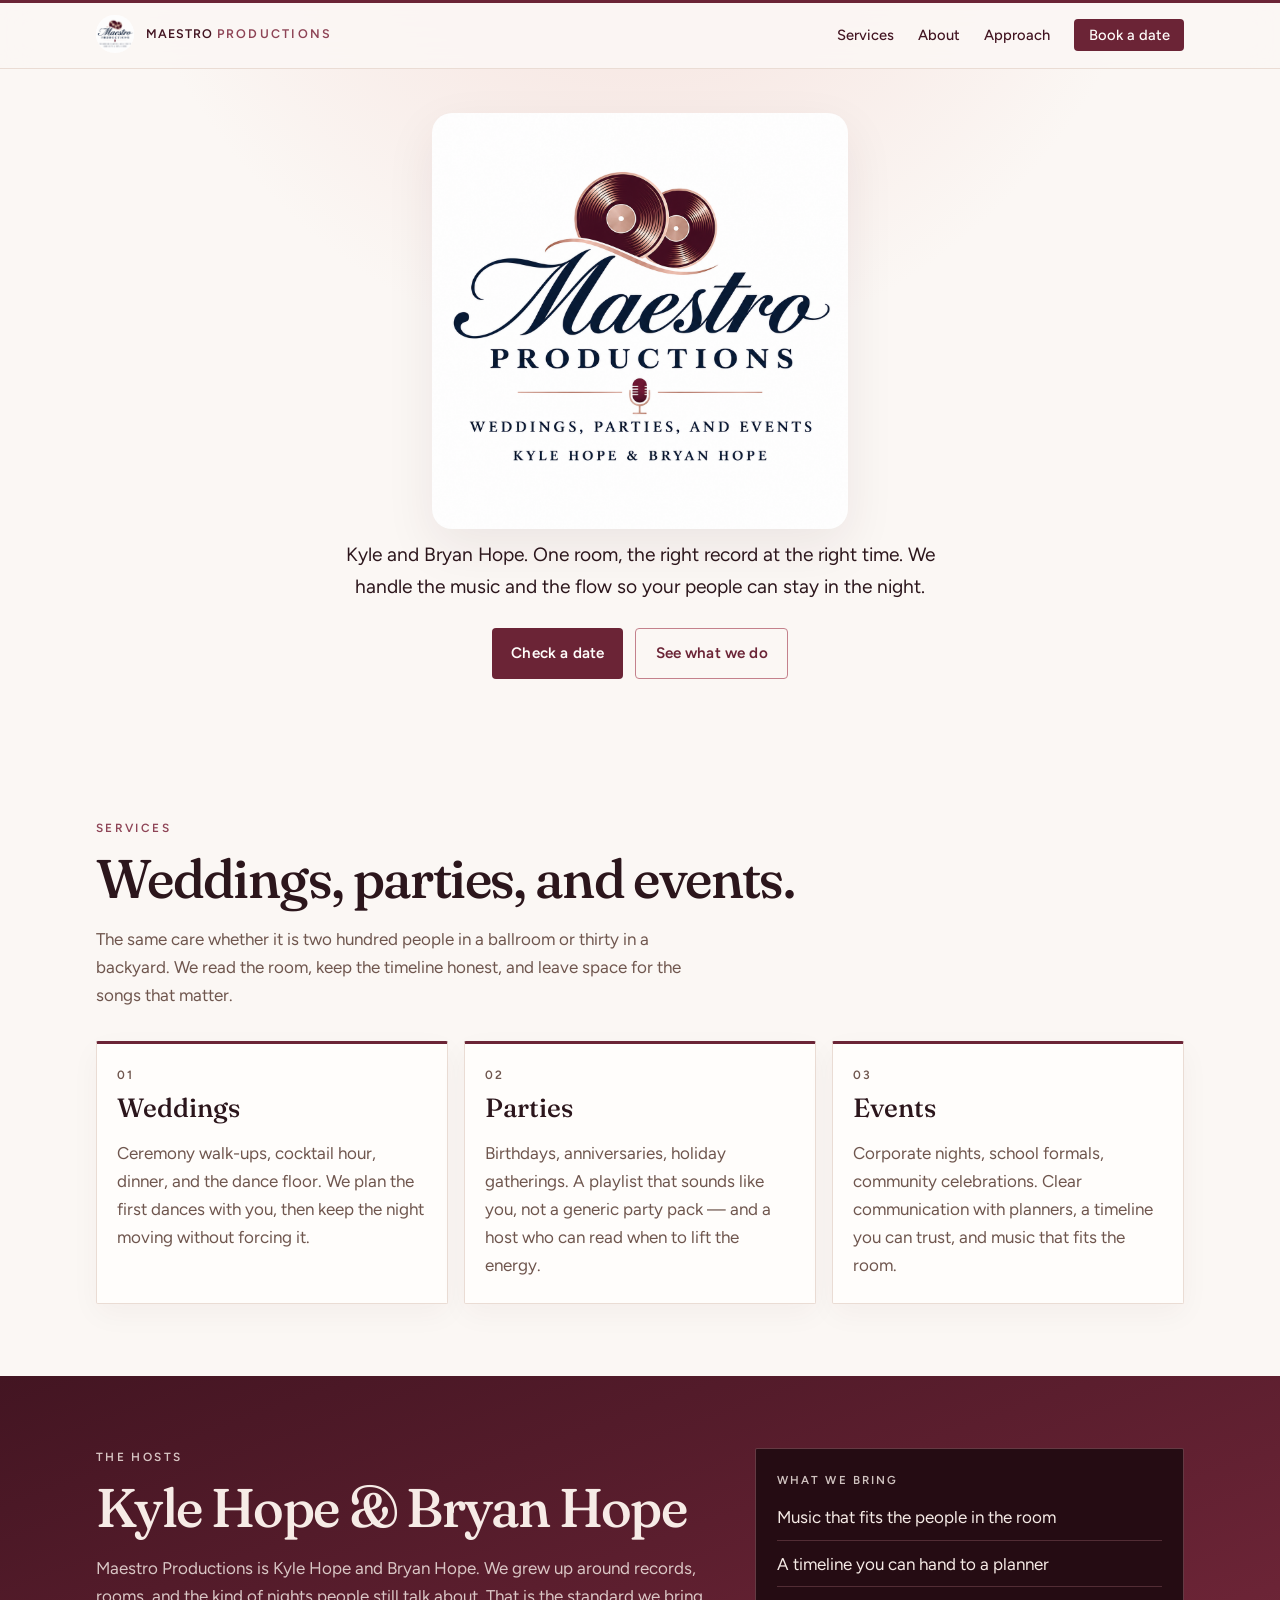
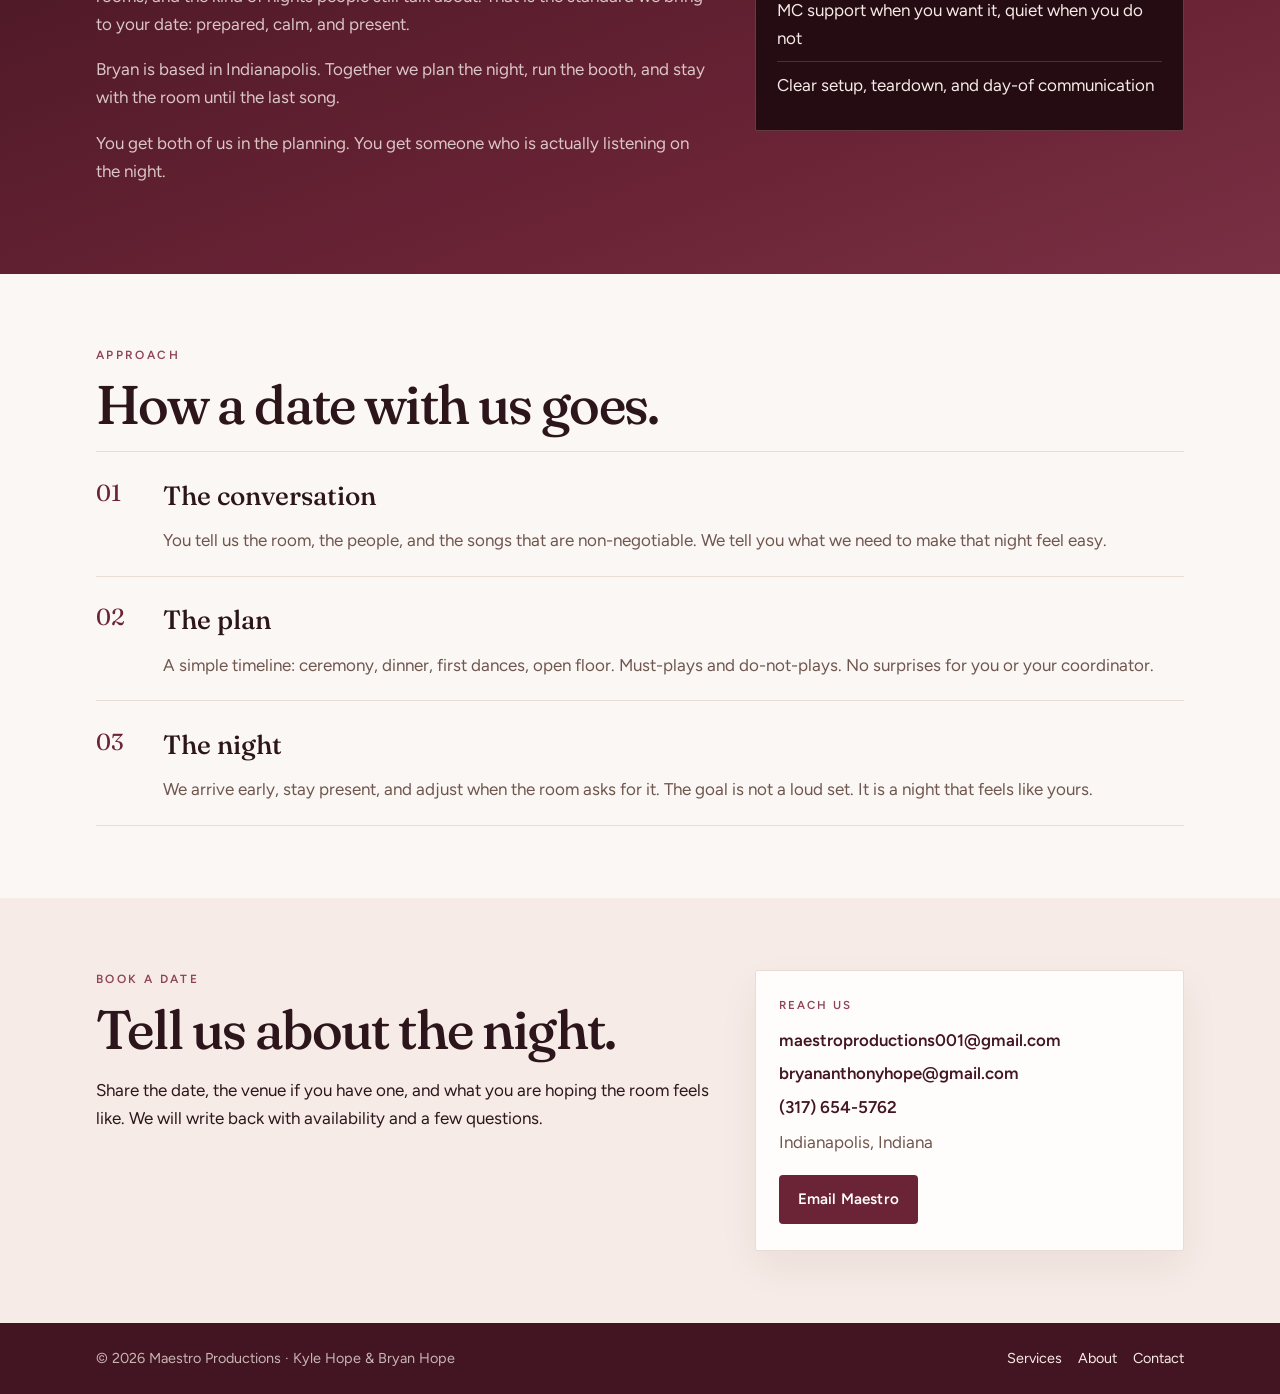
==== commit b811955b: "Add the Maestro Productions email Show maestroproductions001@gmail.com on the contact card and use i" ====
--- a/index.html
+++ b/index.html
@@ -134,10 +134,11 @@
                 </div>
                 <div class="contact-card">
                     <p class="contact-kicker">Reach us</p>
+                    <a class="contact-mail" href="mailto:maestroproductions001@gmail.com?subject=Maestro%20Productions%20inquiry">maestroproductions001@gmail.com</a>
                     <a class="contact-mail" href="mailto:bryananthonyhope@gmail.com?subject=Maestro%20Productions%20inquiry">bryananthonyhope@gmail.com</a>
                     <a class="contact-phone" href="tel:+13176545762">(317) 654-5762</a>
                     <p class="contact-meta">Indianapolis, Indiana</p>
-                    <a class="btn btn-gold" href="mailto:bryananthonyhope@gmail.com?subject=Maestro%20Productions%20inquiry">Email Maestro</a>
+                    <a class="btn btn-gold" href="mailto:maestroproductions001@gmail.com?subject=Maestro%20Productions%20inquiry">Email Maestro</a>
                 </div>
             </div>
         </section>
--- a/styles.css
+++ b/styles.css
@@ -456,7 +456,8 @@
 }
 
 .contact-mail {
-  font-size: 1.15rem;
+  font-size: 1.05rem;
+  overflow-wrap: anywhere;
 }
 
 .contact-mail:hover,
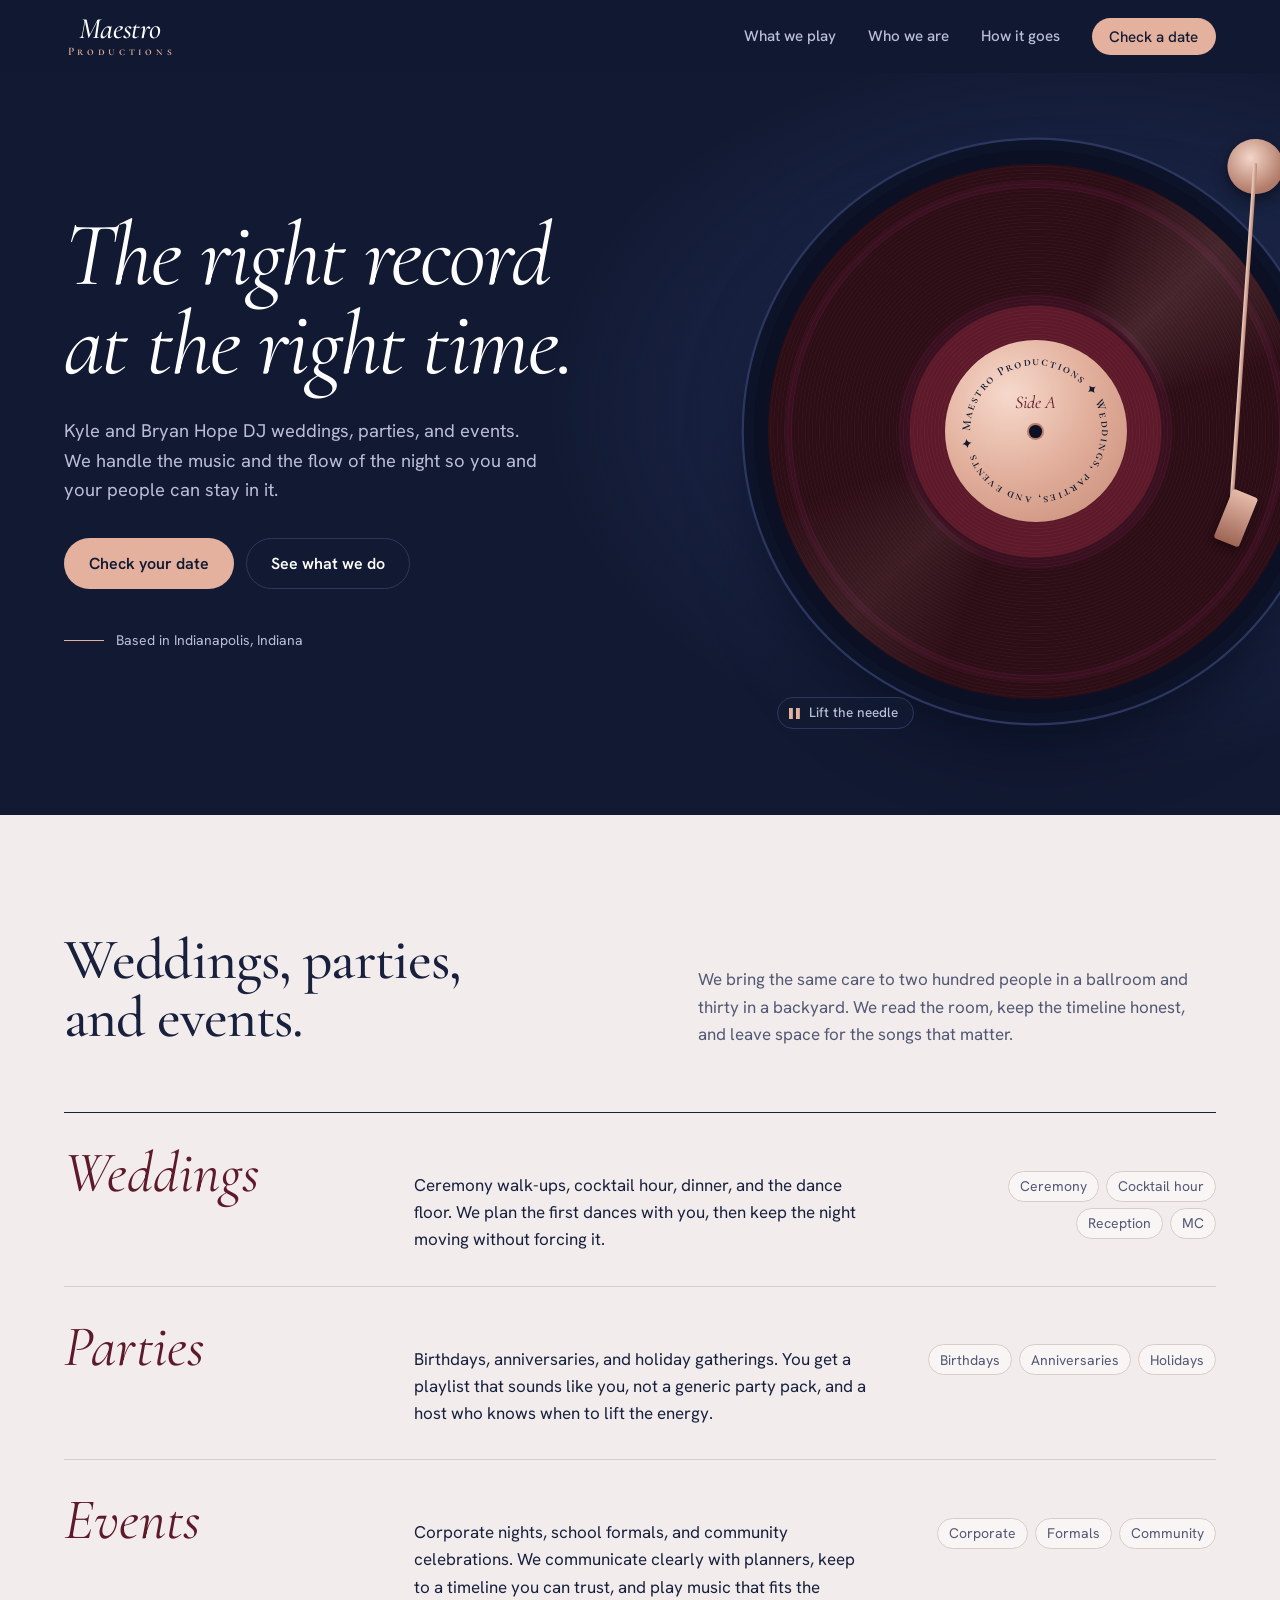
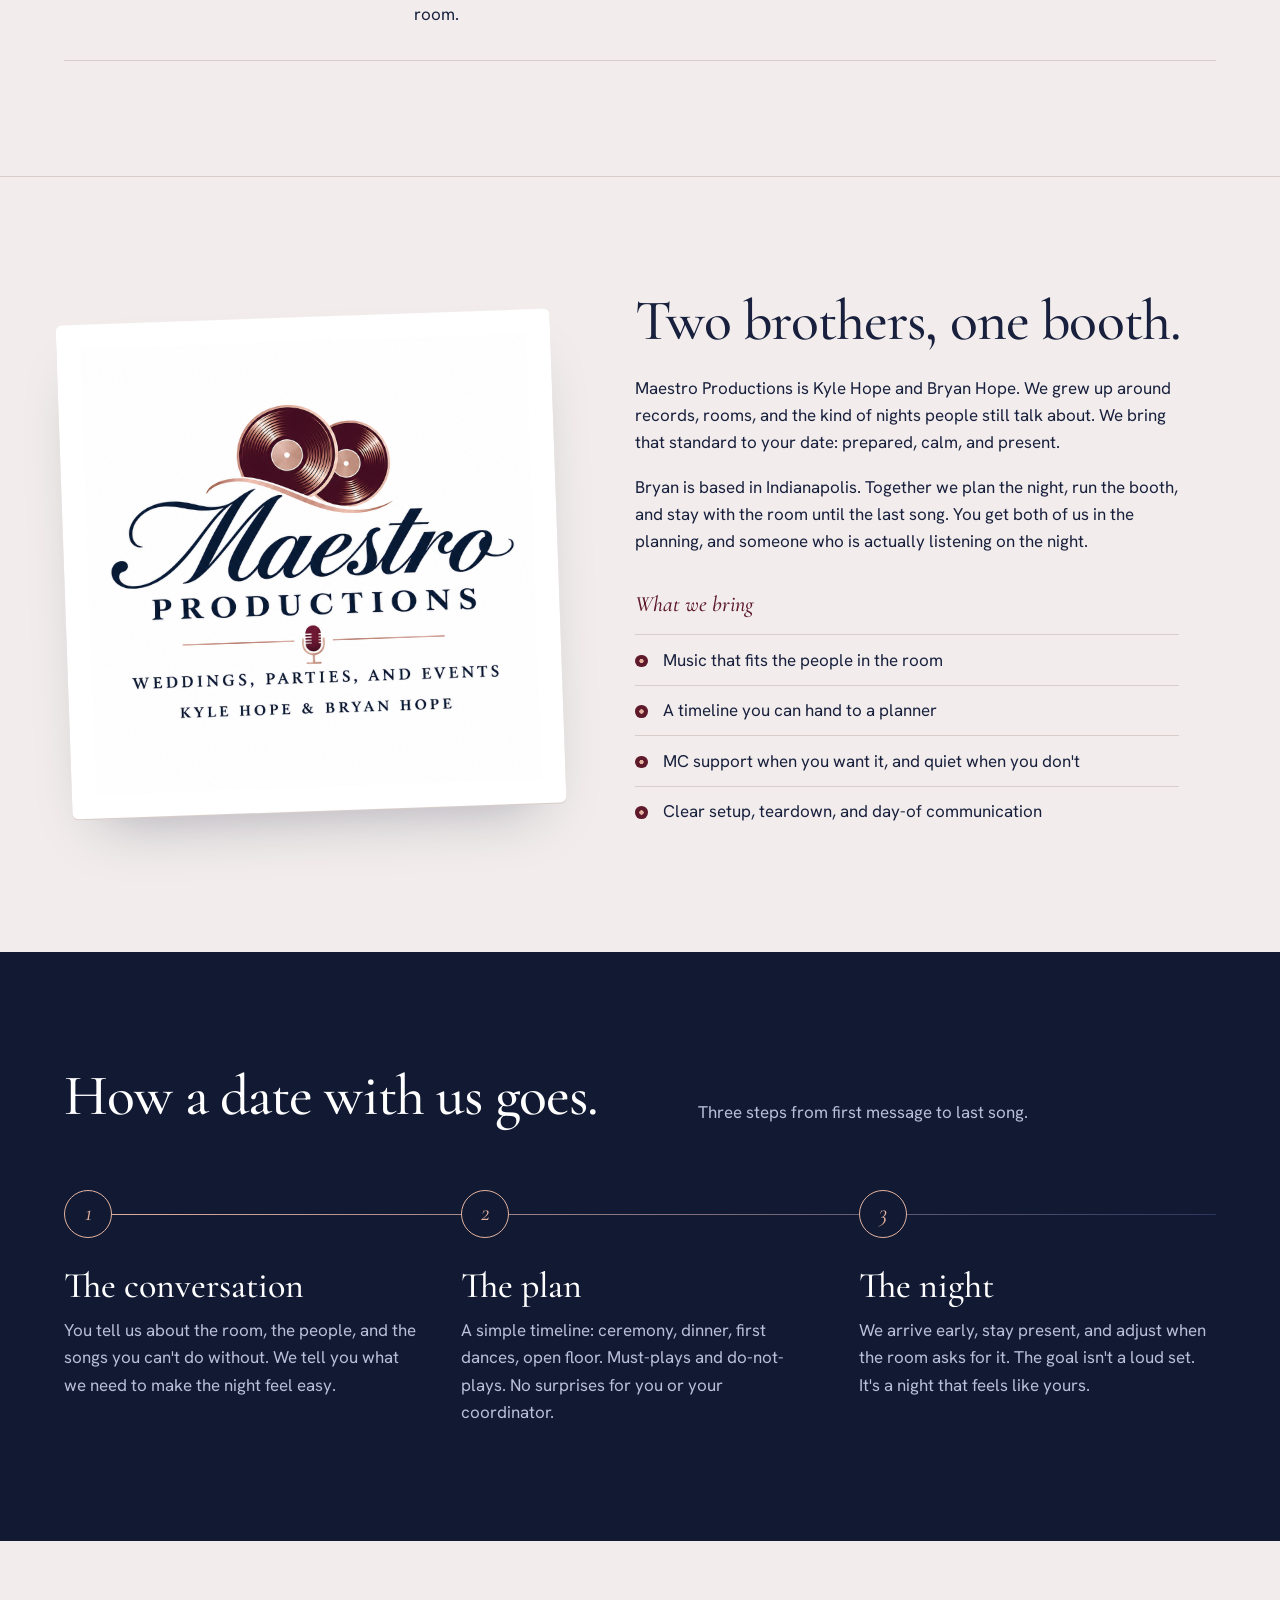
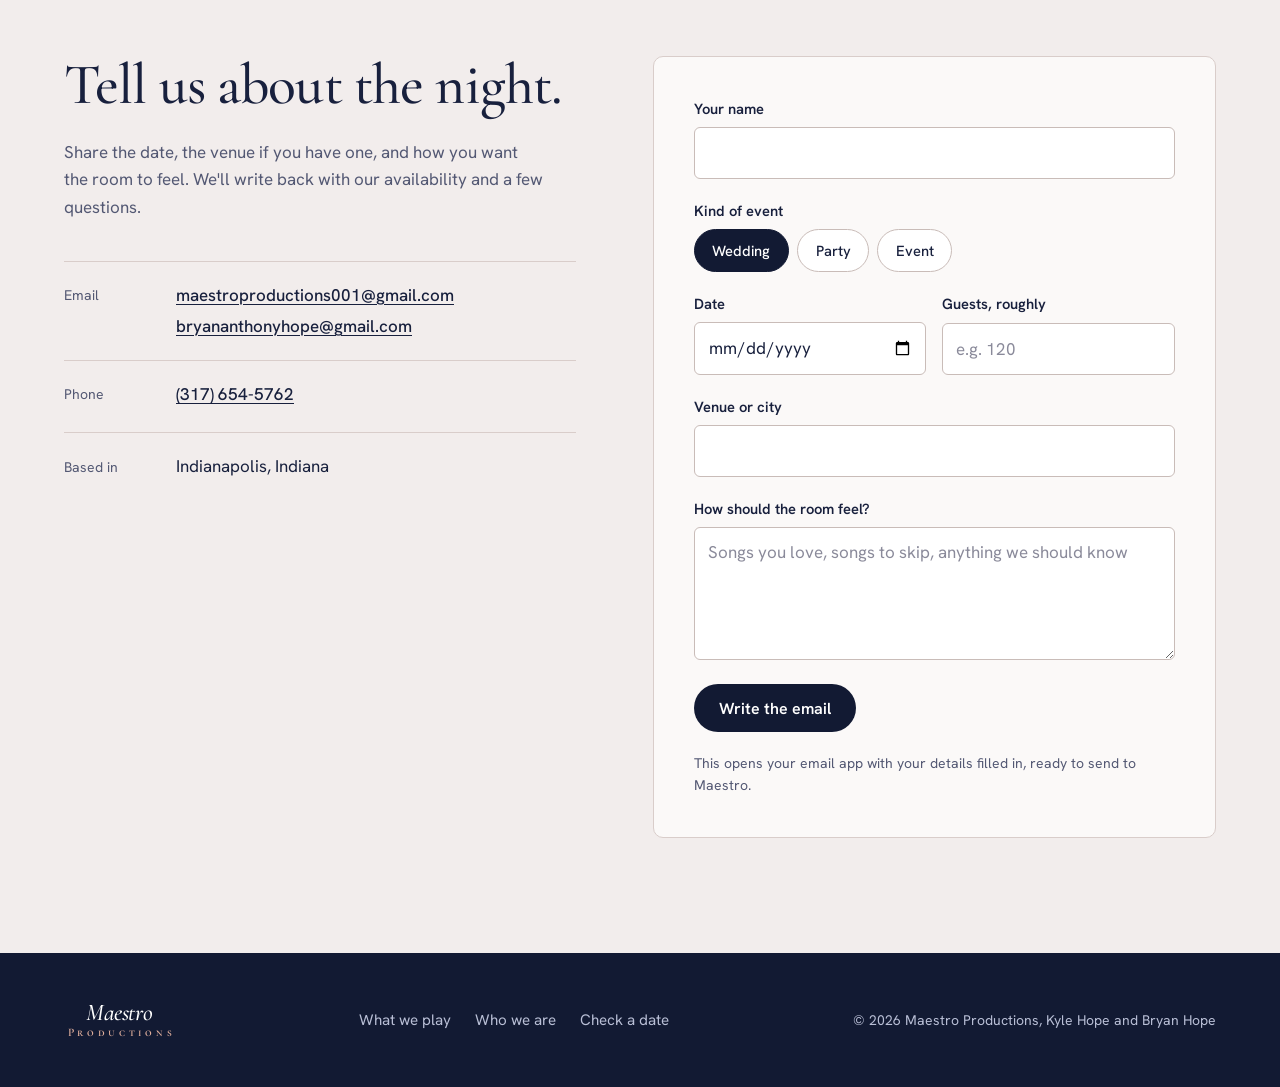
==== commit ab603d85: "Redesign site: night palette from logo, turntable hero, inquiry form - Navy, burgundy, and rose-gold" ====
--- a/index.html
+++ b/index.html
@@ -4,154 +4,251 @@
 <head>
     <meta charset="UTF-8" />
     <meta name="viewport" content="width=device-width, initial-scale=1.0" />
-    <title>Maestro Productions — Weddings, Parties, and Events</title>
-    <meta name="description" content="Maestro Productions is Kyle Hope and Bryan Hope. Music and production for weddings, parties, and events." />
+    <title>Maestro Productions | DJs for weddings, parties, and events in Indianapolis</title>
+    <meta name="description" content="Maestro Productions is Kyle Hope and Bryan Hope, DJs and MCs for weddings, parties, and events in Indianapolis and beyond." />
+    <meta name="theme-color" content="#121a33" />
+    <meta property="og:title" content="Maestro Productions" />
+    <meta property="og:description" content="Kyle and Bryan Hope. Music and MC for weddings, parties, and events." />
+    <meta property="og:image" content="logo.png" />
     <link rel="icon" href="favicon.svg" type="image/svg+xml" />
     <link rel="icon" href="favicon.png" type="image/png" />
     <link rel="preconnect" href="https://fonts.googleapis.com" />
     <link rel="preconnect" href="https://fonts.gstatic.com" crossorigin />
-    <link href="https://fonts.googleapis.com/css2?family=Figtree:wght@400;500;600&family=Fraunces:opsz,wght@9..144,500;9..144,600&display=swap" rel="stylesheet" />
+    <link href="https://fonts.googleapis.com/css2?family=Cormorant+Garamond:ital,wght@0,400;0,500;0,600;1,400;1,500&family=Cormorant+SC:wght@500;600&family=Hanken+Grotesk:wght@400;500;600&display=swap" rel="stylesheet" />
     <link rel="stylesheet" href="styles.css" />
 </head>
 
 <body>
     <a class="skip-link" href="#main">Skip to content</a>
 
-    <header class="site-header">
+    <header class="site-header" data-header>
         <div class="wrap bar">
-            <a class="brand" href="#top" aria-label="Maestro Productions home">
-                <img src="logo.png" width="1254" height="1254" alt="" />
-                <span>Maestro <em>Productions</em></span>
+            <a class="wordmark" href="#top" aria-label="Maestro Productions home">
+                <span class="wordmark-script">Maestro</span>
+                <span class="wordmark-caps">Productions</span>
             </a>
             <button class="nav-toggle" type="button" data-nav-toggle aria-expanded="false" aria-controls="site-nav" aria-label="Open menu">
                 <span class="nav-toggle-bars"></span>
             </button>
-            <nav id="site-nav" class="nav-panel" data-nav-panel>
+            <nav id="site-nav" class="nav-panel" data-nav-panel aria-label="Main">
                 <ul class="nav-links">
-                    <li><a href="#services">Services</a></li>
-                    <li><a href="#about">About</a></li>
-                    <li><a href="#approach">Approach</a></li>
-                    <li><a class="nav-cta" href="#contact">Book a date</a></li>
+                    <li><a href="#services">What we play</a></li>
+                    <li><a href="#about">Who we are</a></li>
+                    <li><a href="#night">How it goes</a></li>
+                    <li><a class="nav-cta" href="#contact">Check a date</a></li>
                 </ul>
             </nav>
         </div>
     </header>
 
     <main id="main">
+        <!-- Hero: the turntable -->
         <section class="hero" id="top">
             <div class="wrap hero-inner">
-                <img class="hero-logo" src="logo.png" width="1254" height="1254" alt="Maestro Productions: vinyl records above a script Maestro wordmark, a microphone, and the line weddings, parties, and events. Kyle Hope and Bryan Hope." />
-                <p class="lede">Kyle and Bryan Hope. One room, the right record at the right time. We handle the music and the flow so your people can stay in the night.</p>
-                <div class="btn-row">
-                    <a class="btn btn-gold" href="#contact">Check a date</a>
-                    <a class="btn btn-ghost" href="#services">See what we do</a>
-                </div>
-            </div>
-        </section>
-
-        <section class="section" id="services">
+                <div class="hero-copy">
+                    <h1 class="hero-title">The right record<br />at the right time.</h1>
+                    <p class="hero-lede">Kyle and Bryan Hope DJ weddings, parties, and events. We handle the music and the flow of the night so you and your people can stay in it.</p>
+                    <div class="btn-row">
+                        <a class="btn btn-rose" href="#contact">Check your date</a>
+                        <a class="btn btn-line" href="#services">See what we do</a>
+                    </div>
+                    <p class="hero-meta">Based in Indianapolis, Indiana</p>
+                </div>
+
+                <div class="deck" data-deck>
+                    <div class="platter">
+                        <div class="record" data-record aria-hidden="true">
+                            <div class="record-label">
+                                <svg viewBox="0 0 200 200" class="label-text">
+                                    <defs>
+                                        <path id="labelArc" d="M100,100 m-72,0 a72,72 0 1,1 144,0 a72,72 0 1,1 -144,0" />
+                                    </defs>
+                                    <text>
+                                        <textPath href="#labelArc" startOffset="0" textLength="446" lengthAdjust="spacing">Maestro Productions ✦ Weddings, parties, and events ✦</textPath>
+                                    </text>
+                                </svg>
+                                <span class="label-side">Side A</span>
+                                <span class="label-hole"></span>
+                            </div>
+                        </div>
+                        <div class="record-sheen" aria-hidden="true"></div>
+                    </div>
+                    <div class="tonearm" aria-hidden="true">
+                        <span class="tonearm-pivot"></span>
+                        <span class="tonearm-rod"></span>
+                        <span class="tonearm-head"></span>
+                    </div>
+                    <button class="deck-toggle" type="button" data-deck-toggle aria-pressed="false">
+                        <span class="deck-toggle-icon" aria-hidden="true"></span>
+                        <span data-deck-toggle-text>Lift the needle</span>
+                    </button>
+                </div>
+            </div>
+        </section>
+
+        <!-- Services as a tracklist -->
+        <section class="section paper" id="services">
             <div class="wrap">
-                <p class="eyebrow">Services</p>
-                <h2 class="display">Weddings, parties, and events.</h2>
-                <p class="section-lede">The same care whether it is two hundred people in a ballroom or thirty in a backyard. We read the room, keep the timeline honest, and leave space for the songs that matter.</p>
-                <div class="cards">
-                    <article class="card">
-                        <p class="card-kicker">01</p>
-                        <h3>Weddings</h3>
-                        <p>Ceremony walk-ups, cocktail hour, dinner, and the dance floor. We plan the first dances with you, then keep the night moving without forcing it.</p>
-                    </article>
-                    <article class="card">
-                        <p class="card-kicker">02</p>
-                        <h3>Parties</h3>
-                        <p>Birthdays, anniversaries, holiday gatherings. A playlist that sounds like you, not a generic party pack — and a host who can read when to lift the energy.</p>
-                    </article>
-                    <article class="card">
-                        <p class="card-kicker">03</p>
-                        <h3>Events</h3>
-                        <p>Corporate nights, school formals, community celebrations. Clear communication with planners, a timeline you can trust, and music that fits the room.</p>
-                    </article>
-                </div>
-            </div>
-        </section>
-
-        <section class="section band" id="about">
+                <div class="section-head">
+                    <h2 class="display">Weddings, parties, and events.</h2>
+                    <p class="section-lede">We bring the same care to two hundred people in a ballroom and thirty in a backyard. We read the room, keep the timeline honest, and leave space for the songs that matter.</p>
+                </div>
+
+                <ul class="tracklist">
+                    <li class="track">
+                        <h3 class="track-name">Weddings</h3>
+                        <p class="track-desc">Ceremony walk-ups, cocktail hour, dinner, and the dance floor. We plan the first dances with you, then keep the night moving without forcing it.</p>
+                        <ul class="track-tags" aria-label="Wedding services include">
+                            <li>Ceremony</li>
+                            <li>Cocktail hour</li>
+                            <li>Reception</li>
+                            <li>MC</li>
+                        </ul>
+                    </li>
+                    <li class="track">
+                        <h3 class="track-name">Parties</h3>
+                        <p class="track-desc">Birthdays, anniversaries, and holiday gatherings. You get a playlist that sounds like you, not a generic party pack, and a host who knows when to lift the energy.</p>
+                        <ul class="track-tags" aria-label="Party types include">
+                            <li>Birthdays</li>
+                            <li>Anniversaries</li>
+                            <li>Holidays</li>
+                        </ul>
+                    </li>
+                    <li class="track">
+                        <h3 class="track-name">Events</h3>
+                        <p class="track-desc">Corporate nights, school formals, and community celebrations. We communicate clearly with planners, keep to a timeline you can trust, and play music that fits the room.</p>
+                        <ul class="track-tags" aria-label="Event types include">
+                            <li>Corporate</li>
+                            <li>Formals</li>
+                            <li>Community</li>
+                        </ul>
+                    </li>
+                </ul>
+            </div>
+        </section>
+
+        <!-- About -->
+        <section class="section paper about" id="about">
             <div class="wrap about-grid">
-                <div>
-                    <p class="eyebrow">The hosts</p>
-                    <h2 class="display">Kyle Hope &amp; Bryan Hope</h2>
-                    <p>Maestro Productions is Kyle Hope and Bryan Hope. We grew up around records, rooms, and the kind of nights people still talk about. That is the standard we bring to your date: prepared, calm, and present.</p>
-                    <p>Bryan is based in Indianapolis. Together we plan the night, run the booth, and stay with the room until the last song.</p>
-                    <p>You get both of us in the planning. You get someone who is actually listening on the night.</p>
-                </div>
-                <aside class="note">
-                    <p class="note-label">What we bring</p>
-                    <ul>
+                <figure class="sleeve">
+                    <img src="logo.png" width="1254" height="1254" alt="The Maestro Productions logo: two burgundy vinyl records above a script Maestro wordmark, with a microphone and the names Kyle Hope and Bryan Hope." />
+                </figure>
+                <div class="about-copy">
+                    <h2 class="display">Two brothers, one booth.</h2>
+                    <p>Maestro Productions is Kyle Hope and Bryan Hope. We grew up around records, rooms, and the kind of nights people still talk about. We bring that standard to your date: prepared, calm, and present.</p>
+                    <p>Bryan is based in Indianapolis. Together we plan the night, run the booth, and stay with the room until the last song. You get both of us in the planning, and someone who is actually listening on the night.</p>
+                    <h3 class="list-title">What we bring</h3>
+                    <ul class="bring">
                         <li>Music that fits the people in the room</li>
                         <li>A timeline you can hand to a planner</li>
-                        <li>MC support when you want it, quiet when you do not</li>
+                        <li>MC support when you want it, and quiet when you don't</li>
                         <li>Clear setup, teardown, and day-of communication</li>
                     </ul>
-                </aside>
-            </div>
-        </section>
-
-        <section class="section" id="approach">
+                </div>
+            </div>
+        </section>
+
+        <!-- The night: a real sequence -->
+        <section class="section night" id="night">
             <div class="wrap">
-                <p class="eyebrow">Approach</p>
-                <h2 class="display">How a date with us goes.</h2>
-                <ol class="steps">
-                    <li>
-                        <span>01</span>
+                <div class="section-head">
+                    <h2 class="display">How a date with us goes.</h2>
+                    <p class="section-lede">Three steps from first message to last song.</p>
+                </div>
+                <ol class="timeline">
+                    <li class="stop">
+                        <span class="stop-num">1</span>
+                        <h3>The conversation</h3>
+                        <p>You tell us about the room, the people, and the songs you can't do without. We tell you what we need to make the night feel easy.</p>
+                    </li>
+                    <li class="stop">
+                        <span class="stop-num">2</span>
+                        <h3>The plan</h3>
+                        <p>A simple timeline: ceremony, dinner, first dances, open floor. Must-plays and do-not-plays. No surprises for you or your coordinator.</p>
+                    </li>
+                    <li class="stop">
+                        <span class="stop-num">3</span>
+                        <h3>The night</h3>
+                        <p>We arrive early, stay present, and adjust when the room asks for it. The goal isn't a loud set. It's a night that feels like yours.</p>
+                    </li>
+                </ol>
+            </div>
+        </section>
+
+        <!-- Contact -->
+        <section class="section paper contact" id="contact">
+            <div class="wrap contact-grid">
+                <div class="contact-intro">
+                    <h2 class="display">Tell us about the night.</h2>
+                    <p>Share the date, the venue if you have one, and how you want the room to feel. We'll write back with our availability and a few questions.</p>
+                    <dl class="reach">
                         <div>
-                            <h3>The conversation</h3>
-                            <p>You tell us the room, the people, and the songs that are non-negotiable. We tell you what we need to make that night feel easy.</p>
-                        </div>
-                    </li>
-                    <li>
-                        <span>02</span>
+                            <dt>Email</dt>
+                            <dd><a href="mailto:maestroproductions001@gmail.com?subject=Maestro%20Productions%20inquiry">maestroproductions001@gmail.com</a></dd>
+                            <dd><a href="mailto:bryananthonyhope@gmail.com?subject=Maestro%20Productions%20inquiry">bryananthonyhope@gmail.com</a></dd>
+                        </div>
                         <div>
-                            <h3>The plan</h3>
-                            <p>A simple timeline: ceremony, dinner, first dances, open floor. Must-plays and do-not-plays. No surprises for you or your coordinator.</p>
-                        </div>
-                    </li>
-                    <li>
-                        <span>03</span>
+                            <dt>Phone</dt>
+                            <dd><a href="tel:+13176545762">(317) 654-5762</a></dd>
+                        </div>
                         <div>
-                            <h3>The night</h3>
-                            <p>We arrive early, stay present, and adjust when the room asks for it. The goal is not a loud set. It is a night that feels like yours.</p>
-                        </div>
-                    </li>
-                </ol>
-            </div>
-        </section>
-
-        <section class="section contact" id="contact">
-            <div class="wrap contact-grid">
-                <div>
-                    <p class="eyebrow">Book a date</p>
-                    <h2 class="display">Tell us about the night.</h2>
-                    <p>Share the date, the venue if you have one, and what you are hoping the room feels like. We will write back with availability and a few questions.</p>
-                </div>
-                <div class="contact-card">
-                    <p class="contact-kicker">Reach us</p>
-                    <a class="contact-mail" href="mailto:maestroproductions001@gmail.com?subject=Maestro%20Productions%20inquiry">maestroproductions001@gmail.com</a>
-                    <a class="contact-mail" href="mailto:bryananthonyhope@gmail.com?subject=Maestro%20Productions%20inquiry">bryananthonyhope@gmail.com</a>
-                    <a class="contact-phone" href="tel:+13176545762">(317) 654-5762</a>
-                    <p class="contact-meta">Indianapolis, Indiana</p>
-                    <a class="btn btn-gold" href="mailto:maestroproductions001@gmail.com?subject=Maestro%20Productions%20inquiry">Email Maestro</a>
-                </div>
+                            <dt>Based in</dt>
+                            <dd>Indianapolis, Indiana</dd>
+                        </div>
+                    </dl>
+                </div>
+
+                <form class="inquiry" data-inquiry novalidate>
+                    <div class="field">
+                        <label for="f-name">Your name</label>
+                        <input id="f-name" name="name" type="text" autocomplete="name" required aria-describedby="f-name-err" />
+                        <p class="field-error" id="f-name-err" hidden>Enter your name so we know who to write back to.</p>
+                    </div>
+                    <fieldset class="field">
+                        <legend>Kind of event</legend>
+                        <div class="choice-row">
+                            <label class="choice"><input type="radio" name="type" value="Wedding" checked /><span>Wedding</span></label>
+                            <label class="choice"><input type="radio" name="type" value="Party" /><span>Party</span></label>
+                            <label class="choice"><input type="radio" name="type" value="Event" /><span>Event</span></label>
+                        </div>
+                    </fieldset>
+                    <div class="field-pair">
+                        <div class="field">
+                            <label for="f-date">Date</label>
+                            <input id="f-date" name="date" type="date" />
+                        </div>
+                        <div class="field">
+                            <label for="f-guests">Guests, roughly</label>
+                            <input id="f-guests" name="guests" type="text" inputmode="numeric" placeholder="e.g. 120" />
+                        </div>
+                    </div>
+                    <div class="field">
+                        <label for="f-venue">Venue or city</label>
+                        <input id="f-venue" name="venue" type="text" />
+                    </div>
+                    <div class="field">
+                        <label for="f-notes">How should the room feel?</label>
+                        <textarea id="f-notes" name="notes" rows="4" placeholder="Songs you love, songs to skip, anything we should know"></textarea>
+                    </div>
+                    <button class="btn btn-navy" type="submit">Write the email</button>
+                    <p class="form-note">This opens your email app with your details filled in, ready to send to Maestro.</p>
+                </form>
             </div>
         </section>
     </main>
 
     <footer class="site-footer">
         <div class="wrap footer-row">
-            <p>© <span data-year></span> Maestro Productions · Kyle Hope &amp; Bryan Hope</p>
+            <a class="wordmark wordmark-small" href="#top" aria-label="Back to top">
+                <span class="wordmark-script">Maestro</span>
+                <span class="wordmark-caps">Productions</span>
+            </a>
             <nav aria-label="Footer">
-                <a href="#services">Services</a>
-                <a href="#about">About</a>
-                <a href="#contact">Contact</a>
+                <a href="#services">What we play</a>
+                <a href="#about">Who we are</a>
+                <a href="#contact">Check a date</a>
             </nav>
+            <p class="footer-copy">© <span data-year></span> Maestro Productions, Kyle Hope and Bryan Hope</p>
         </div>
     </footer>
 
--- a/styles.css
+++ b/styles.css
@@ -1,15 +1,37 @@
+/* ==========================================================================
+   Maestro Productions
+   Palette pulled from the logo: navy wordmark, burgundy vinyl, rose-gold trim.
+   ========================================================================== */
+
 :root {
-  --wine: #6b2436;
-  --wine-deep: #431522;
-  --blush: #f6ebe6;
-  --linen: #fbf7f4;
-  --ivory: #fffdfb;
-  --ink: #2c161c;
-  --muted: #6f564e;
-  --line: #eadcd4;
-  --rose: #c4818c;
-  --rose-deep: #8e4456;
-  --ease: 180ms ease;
+  --night: #121a33;
+  --night-2: #1a2446;
+  --night-line: #2c3760;
+  --ink: #18203d;
+  --paper: #f2edec;
+  --paper-2: #e9e1df;
+  --paper-line: #d9cdca;
+  --rose: #e3b19e;
+  --rose-soft: #f1d4c8;
+  --rose-ink: #8a4a3c;
+  --wine: #5e1a2b;
+  --wine-deep: #2d0d16;
+  --muted: #535873;
+  --mist: #b9bfd6;
+
+  --serif: "Cormorant Garamond", "Iowan Old Style", Georgia, serif;
+  --caps: "Cormorant SC", "Cormorant Garamond", Georgia, serif;
+  --sans: "Hanken Grotesk", "Helvetica Neue", Arial, sans-serif;
+
+  /* Type scale, ratio ~1.333 */
+  --step--1: 0.875rem;
+  --step-0: 1.0625rem;
+  --step-1: 1.375rem;
+  --step-2: clamp(1.75rem, 1.4rem + 1.2vw, 2.25rem);
+  --step-3: clamp(2.4rem, 1.8rem + 2.4vw, 3.6rem);
+  --step-4: clamp(3rem, 2rem + 4.6vw, 6rem);
+
+  --ease: cubic-bezier(0.2, 0.7, 0.2, 1);
 }
 
 *,
@@ -20,17 +42,16 @@
 
 html {
   scroll-behavior: smooth;
+  scroll-padding-top: 5rem;
 }
 
 body {
   margin: 0;
-  font-family: "Figtree", "Segoe UI", sans-serif;
-  font-size: 1.0625rem;
-  line-height: 1.65;
+  font-family: var(--sans);
+  font-size: var(--step-0);
+  line-height: 1.6;
   color: var(--ink);
-  background:
-    radial-gradient(ellipse 80% 40% at 50% -10%, #f3d9d4 0%, transparent 55%),
-    var(--linen);
+  background: var(--night);
   -webkit-font-smoothing: antialiased;
 }
 
@@ -45,17 +66,28 @@
 }
 
 a {
-  color: var(--rose-deep);
-  text-underline-offset: 0.18em;
-}
-
-a:hover {
-  color: var(--wine);
+  color: inherit;
+  text-underline-offset: 0.2em;
+  text-decoration-thickness: 1px;
 }
 
 :focus-visible {
-  outline: 2px solid var(--wine);
+  outline: 2px solid var(--rose);
   outline-offset: 3px;
+}
+
+.paper :focus-visible {
+  outline-color: var(--wine);
+}
+
+h1,
+h2,
+h3 {
+  margin: 0;
+}
+
+p {
+  margin: 0 0 1em;
 }
 
 .skip-link {
@@ -64,8 +96,8 @@
   top: -4rem;
   z-index: 100;
   padding: 0.6rem 0.9rem;
-  background: var(--wine);
-  color: var(--ivory);
+  background: var(--rose);
+  color: var(--night);
   text-decoration: none;
   border-radius: 4px;
 }
@@ -75,174 +107,104 @@
 }
 
 .wrap {
-  width: min(100% - 2rem, 68rem);
+  width: min(100% - 2.5rem, 72rem);
   margin-inline: auto;
 }
+
+/* ---------- Wordmark (echoes the logo lockup) ---------- */
+
+.wordmark {
+  display: inline-flex;
+  flex-direction: column;
+  align-items: center;
+  text-decoration: none;
+  color: #fff;
+  line-height: 1;
+}
+
+.wordmark-script {
+  font-family: var(--serif);
+  font-style: italic;
+  font-weight: 500;
+  font-size: 1.85rem;
+  letter-spacing: -0.01em;
+}
+
+.wordmark-caps {
+  font-family: var(--caps);
+  font-weight: 600;
+  font-size: 0.72rem;
+  letter-spacing: 0.32em;
+  margin-top: 0.15rem;
+  padding-left: 0.32em;
+  color: var(--rose);
+}
+
+/* ---------- Header ---------- */
 
 .site-header {
   position: sticky;
   top: 0;
-  z-index: 40;
-  background: color-mix(in srgb, var(--linen) 90%, transparent);
-  backdrop-filter: blur(16px);
-  border-bottom: 1px solid var(--line);
-  box-shadow: inset 0 3px 0 var(--wine);
-}
-
-.site-header .bar {
-  position: relative;
+  z-index: 50;
+  background: color-mix(in srgb, var(--night) 88%, transparent);
+  backdrop-filter: blur(10px);
+  -webkit-backdrop-filter: blur(10px);
+  border-bottom: 1px solid transparent;
+  transition: border-color 200ms ease;
+}
+
+.site-header.is-scrolled {
+  border-bottom-color: var(--night-line);
 }
 
 .bar {
   display: flex;
   align-items: center;
   justify-content: space-between;
-  gap: 1rem;
-  min-height: 4.25rem;
-}
-
-.brand {
+  min-height: 4.5rem;
+}
+
+.nav-links {
+  list-style: none;
+  margin: 0;
+  padding: 0;
   display: flex;
   align-items: center;
-  gap: 0.7rem;
+  gap: 2rem;
+}
+
+.nav-links a {
+  color: var(--mist);
   text-decoration: none;
-  color: var(--wine-deep);
-  font-weight: 600;
-  letter-spacing: 0.08em;
-  text-transform: uppercase;
-  font-size: 0.78rem;
-}
-
-.brand img {
-  width: 2.4rem;
-  height: 2.4rem;
-  object-fit: contain;
-  border-radius: 50%;
-  background: var(--ivory);
-}
-
-.brand em {
-  font-style: normal;
-  letter-spacing: 0.18em;
-  color: var(--rose-deep);
+  font-size: 0.95rem;
+  font-weight: 500;
+}
+
+.nav-links a:hover {
+  color: #fff;
+}
+
+.nav-links .nav-cta {
+  color: var(--night);
+  background: var(--rose);
+  padding: 0.55rem 1.1rem;
+  border-radius: 999px;
+}
+
+.nav-links .nav-cta:hover {
+  color: var(--night);
+  background: var(--rose-soft);
 }
 
 .nav-toggle {
   display: none;
-  width: 2.5rem;
-  height: 2.5rem;
-  border: 0;
-  background: transparent;
-  cursor: pointer;
-  padding: 0;
-}
-
-.nav-toggle-bars,
-.nav-toggle-bars::before,
-.nav-toggle-bars::after {
-  display: block;
-  width: 1.15rem;
-  height: 1.5px;
-  background: var(--wine);
-  position: relative;
-  margin: 0 auto;
-}
-
-.nav-toggle-bars::before,
-.nav-toggle-bars::after {
-  content: "";
-  position: absolute;
-  left: 0;
-}
-
-.nav-toggle-bars::before {
-  top: -6px;
-}
-
-.nav-toggle-bars::after {
-  top: 6px;
-}
-
-.nav-toggle[aria-expanded="true"] .nav-toggle-bars {
-  background: transparent;
-}
-
-.nav-toggle[aria-expanded="true"] .nav-toggle-bars::before {
-  top: 0;
-  transform: rotate(45deg);
-}
-
-.nav-toggle[aria-expanded="true"] .nav-toggle-bars::after {
-  top: 0;
-  transform: rotate(-45deg);
-}
-
-.nav-links {
-  display: flex;
-  align-items: center;
-  gap: 1.5rem;
-  list-style: none;
-  margin: 0;
-  padding: 0;
-}
-
-.nav-links a {
-  color: var(--wine-deep);
-  text-decoration: none;
-  font-size: 0.92rem;
-  font-weight: 500;
-}
-
-.nav-links a:hover {
-  color: var(--rose-deep);
-}
-
-.nav-cta {
-  color: var(--ivory) !important;
-  background: var(--wine);
-  padding: 0.45rem 0.9rem;
-  border-radius: 4px;
-}
-
-.nav-cta:hover {
-  background: var(--wine-deep);
-  color: var(--ivory) !important;
-}
-
-.hero {
-  padding: 2.75rem 0 4.25rem;
-}
-
-.hero-inner {
-  display: grid;
-  justify-items: center;
-  text-align: center;
-}
-
-.hero-logo {
-  width: min(26rem, 100%);
-  margin-bottom: 0.25rem;
-  background: var(--ivory);
-  border-radius: 1.25rem;
-  box-shadow: 0 18px 50px rgba(67, 21, 34, 0.08);
-}
-
-.lede,
-.section-lede {
-  max-width: 38rem;
-  color: var(--muted);
-}
-
-.hero .lede {
-  margin: 0.4rem auto 1.6rem;
-  font-size: 1.2rem;
-  color: var(--ink);
-}
+}
+
+/* ---------- Buttons ---------- */
 
 .btn-row {
   display: flex;
   flex-wrap: wrap;
-  justify-content: center;
   gap: 0.75rem;
 }
 
@@ -250,312 +212,960 @@
   display: inline-flex;
   align-items: center;
   justify-content: center;
-  padding: 0.75rem 1.2rem;
-  border-radius: 4px;
+  min-height: 3rem;
+  padding: 0.75rem 1.5rem;
+  border-radius: 999px;
+  font-family: var(--sans);
+  font-size: 1rem;
+  font-weight: 600;
   text-decoration: none;
+  border: 1px solid transparent;
+  cursor: pointer;
+  transition: background-color 160ms ease, color 160ms ease, border-color 160ms ease;
+}
+
+.btn-rose {
+  background: var(--rose);
+  color: var(--night);
+}
+
+.btn-rose:hover {
+  background: var(--rose-soft);
+}
+
+.btn-line {
+  color: #fff;
+  border-color: var(--night-line);
+}
+
+.btn-line:hover {
+  border-color: var(--rose);
+  color: var(--rose-soft);
+}
+
+.btn-navy {
+  background: var(--night);
+  color: #fff;
+}
+
+.btn-navy:hover {
+  background: var(--wine);
+}
+
+/* ==========================================================================
+   Hero + turntable
+   ========================================================================== */
+
+.hero {
+  position: relative;
+  overflow: hidden;
+  color: #fff;
+  padding: clamp(3rem, 6vw, 6rem) 0 clamp(4rem, 8vw, 7rem);
+  background:
+    radial-gradient(ellipse 60% 70% at 85% 45%, #23305c 0%, transparent 70%),
+    var(--night);
+}
+
+.hero-inner {
+  display: grid;
+  grid-template-columns: minmax(0, 1fr) minmax(0, 1fr);
+  align-items: center;
+  gap: 2rem;
+}
+
+.hero-copy {
+  position: relative;
+  z-index: 2;
+}
+
+.hero-title {
+  font-family: var(--serif);
+  font-style: italic;
+  font-weight: 400;
+  font-size: var(--step-4);
+  line-height: 0.98;
+  letter-spacing: -0.02em;
+  margin-bottom: 1.75rem;
+  text-wrap: balance;
+}
+
+.hero-lede {
+  max-width: 30rem;
+  color: var(--mist);
+  font-size: 1.15rem;
+  margin-bottom: 2rem;
+}
+
+.hero-meta {
+  margin: 2.5rem 0 0;
+  font-size: var(--step--1);
+  color: var(--mist);
+  display: flex;
+  align-items: center;
+  gap: 0.75rem;
+}
+
+.hero-meta::before {
+  content: "";
+  width: 2.5rem;
+  height: 1px;
+  background: var(--rose);
+}
+
+/* Deck */
+
+.deck {
+  --size: clamp(19rem, 44vw, 38rem);
+  position: relative;
+  width: var(--size);
+  aspect-ratio: 1;
+  justify-self: end;
+  margin-right: calc(var(--size) * -0.18);
+}
+
+.platter {
+  position: absolute;
+  inset: 0;
+  border-radius: 50%;
+  background: #0b1024;
+  box-shadow:
+    0 0 0 calc(var(--size) * 0.018) #0d1329,
+    0 0 0 calc(var(--size) * 0.022) var(--night-line),
+    0 40px 80px -20px rgba(3, 6, 18, 0.8);
+}
+
+.record {
+  position: absolute;
+  inset: 2.5%;
+  border-radius: 50%;
+  background:
+    repeating-radial-gradient(circle at 50% 50%,
+      rgba(255, 255, 255, 0) 0,
+      rgba(255, 255, 255, 0) 2px,
+      rgba(255, 255, 255, 0.035) 2.5px,
+      rgba(255, 255, 255, 0) 3.5px),
+    radial-gradient(circle at 50% 50%,
+      var(--wine) 0 33%,
+      #3a1020 33.5% 36%,
+      var(--wine-deep) 36.5% 64%,
+      #3a1020 64.5% 66%,
+      var(--wine-deep) 66.5% 97%,
+      #6f3a3a 97.5% 98.6%,
+      var(--wine-deep) 99%);
+  animation: spin 3.6s linear infinite;
+  animation-play-state: paused;
+}
+
+.deck.is-playing .record {
+  animation-play-state: running;
+}
+
+.record-label {
+  position: absolute;
+  inset: 33%;
+  border-radius: 50%;
+  background:
+    radial-gradient(circle at 35% 30%, #f6d9cc 0%, var(--rose) 45%, #c58a76 100%);
+  display: grid;
+  place-items: center;
+  color: var(--night);
+}
+
+.label-text {
+  position: absolute;
+  inset: 0;
+  width: 100%;
+  height: 100%;
+}
+
+.label-text text {
+  font-family: var(--caps);
   font-weight: 600;
-  font-size: 0.95rem;
-  letter-spacing: 0.01em;
-}
-
-.btn-gold {
-  background: var(--wine);
-  color: var(--ivory);
-}
-
-.btn-gold:hover {
-  background: var(--wine-deep);
-  color: var(--ivory);
-}
-
-.btn-ghost {
+  font-size: 13.5px;
+  letter-spacing: 2.4px;
+  fill: var(--night);
+}
+
+.label-side {
+  position: absolute;
+  top: 26%;
+  font-family: var(--serif);
+  font-style: italic;
+  font-size: calc(var(--size) * 0.032);
+  color: var(--wine);
+}
+
+.label-hole {
+  width: 7%;
+  aspect-ratio: 1;
+  border-radius: 50%;
+  background: #0b1024;
+  box-shadow: 0 0 0 2px #b77d6a;
+}
+
+/* Fixed light reflection: it stays put while the record turns, like the real thing */
+.record-sheen {
+  position: absolute;
+  inset: 2.5%;
+  border-radius: 50%;
+  pointer-events: none;
+  background:
+    conic-gradient(from 20deg at 50% 50%,
+      transparent 0deg,
+      rgba(255, 220, 205, 0.12) 25deg,
+      transparent 55deg,
+      transparent 180deg,
+      rgba(255, 220, 205, 0.08) 205deg,
+      transparent 235deg);
+  mask: radial-gradient(circle, transparent 34%, #000 35%);
+  -webkit-mask: radial-gradient(circle, transparent 34%, #000 35%);
+}
+
+/* Tonearm */
+
+.tonearm {
+  position: absolute;
+  top: -2%;
+  right: 4%;
+  width: 14%;
+  height: 72%;
+  transform-origin: 50% 7%;
+  transform: rotate(-26deg);
+  transition: transform 900ms var(--ease);
+  z-index: 3;
+}
+
+.deck.is-playing .tonearm {
+  transform: rotate(4deg);
+}
+
+.tonearm-pivot {
+  position: absolute;
+  top: 0;
+  left: 50%;
+  width: 70%;
+  aspect-ratio: 1;
+  transform: translateX(-50%);
+  border-radius: 50%;
+  background: radial-gradient(circle at 40% 35%, #f3d6c9, #b17a68 70%);
+  box-shadow: 0 6px 14px rgba(0, 0, 0, 0.45);
+}
+
+.tonearm-rod {
+  position: absolute;
+  top: 6%;
+  left: calc(50% - 2px);
+  width: 4px;
+  height: 84%;
+  border-radius: 2px;
+  background: linear-gradient(90deg, #f1d4c8, #b98472);
+}
+
+.tonearm-head {
+  position: absolute;
+  bottom: 0;
+  left: 50%;
+  width: 34%;
+  height: 13%;
+  transform: translateX(-30%) rotate(18deg);
+  border-radius: 3px;
+  background: linear-gradient(180deg, #e6bba9, #9e6555);
+  box-shadow: 0 4px 10px rgba(0, 0, 0, 0.4);
+}
+
+.deck-toggle {
+  position: absolute;
+  left: 4%;
+  bottom: -1rem;
+  z-index: 4;
+  display: inline-flex;
+  align-items: center;
+  gap: 0.55rem;
+  padding: 0.5rem 0.95rem 0.5rem 0.7rem;
+  border-radius: 999px;
+  border: 1px solid var(--night-line);
+  background: rgba(18, 26, 51, 0.85);
+  color: var(--mist);
+  font: 500 0.85rem/1 var(--sans);
+  cursor: pointer;
+}
+
+.deck-toggle:hover {
+  color: #fff;
+  border-color: var(--rose);
+}
+
+.deck-toggle-icon {
+  width: 0.7rem;
+  height: 0.7rem;
+  background:
+    linear-gradient(var(--rose), var(--rose)) left / 35% 100% no-repeat,
+    linear-gradient(var(--rose), var(--rose)) right / 35% 100% no-repeat;
+}
+
+.deck-toggle[aria-pressed="true"] .deck-toggle-icon {
+  background: var(--rose);
+  clip-path: polygon(10% 0, 100% 50%, 10% 100%);
+}
+
+@keyframes spin {
+  to {
+    transform: rotate(360deg);
+  }
+}
+
+/* ==========================================================================
+   Paper sections
+   ========================================================================== */
+
+.section {
+  padding: clamp(4.5rem, 9vw, 8rem) 0;
+}
+
+.paper {
+  background: var(--paper);
+  color: var(--ink);
+}
+
+.paper + .paper {
+  border-top: 1px solid var(--paper-line);
+}
+
+.section-head {
+  display: grid;
+  grid-template-columns: minmax(0, 1.1fr) minmax(0, 1fr);
+  gap: 1.5rem 4rem;
+  align-items: end;
+  margin-bottom: clamp(2.5rem, 5vw, 4rem);
+}
+
+.display {
+  font-family: var(--serif);
+  font-weight: 500;
+  font-size: var(--step-3);
+  line-height: 1.02;
+  letter-spacing: -0.015em;
+  text-wrap: balance;
+}
+
+.section-lede {
+  max-width: 34rem;
+  margin: 0;
+  color: var(--muted);
+}
+
+/* Tracklist */
+
+.tracklist {
+  list-style: none;
+  margin: 0;
+  padding: 0;
+  border-top: 1px solid var(--ink);
+}
+
+.track {
+  display: grid;
+  grid-template-columns: minmax(10rem, 1fr) minmax(0, 1.5fr) minmax(12rem, 1fr);
+  gap: 1rem 3rem;
+  align-items: baseline;
+  padding: 2rem 0;
+  border-bottom: 1px solid var(--paper-line);
+}
+
+.track-name {
+  font-family: var(--serif);
+  font-style: italic;
+  font-weight: 400;
+  font-size: var(--step-3);
+  line-height: 1;
+  color: var(--wine);
+}
+
+.track-desc {
+  margin: 0;
+  max-width: 36rem;
+}
+
+.track-tags {
+  list-style: none;
+  margin: 0;
+  padding: 0;
+  display: flex;
+  flex-wrap: wrap;
+  gap: 0.4rem;
+  justify-content: flex-end;
+}
+
+.track-tags li {
+  font-size: var(--step--1);
+  padding: 0.2rem 0.7rem;
+  border: 1px solid var(--paper-line);
+  border-radius: 999px;
+  color: var(--muted);
+  background: #f8f5f4;
+}
+
+/* About */
+
+.about-grid {
+  display: grid;
+  grid-template-columns: minmax(0, 0.85fr) minmax(0, 1fr);
+  gap: clamp(2.5rem, 6vw, 6rem);
+  align-items: center;
+}
+
+.sleeve {
+  margin: 0;
+  background: #fff;
+  border-radius: 6px;
+  padding: 1.5rem;
+  box-shadow:
+    0 1px 0 var(--paper-line),
+    0 30px 60px -30px rgba(24, 32, 61, 0.35);
+  transform: rotate(-2deg);
+}
+
+.about-copy .display {
+  margin-bottom: 1.5rem;
+}
+
+.about-copy p {
+  max-width: 34rem;
+}
+
+.list-title {
+  font-family: var(--serif);
+  font-style: italic;
+  font-weight: 500;
+  font-size: var(--step-1);
+  margin: 2rem 0 0.75rem;
+  color: var(--wine);
+}
+
+.bring {
+  list-style: none;
+  margin: 0;
+  padding: 0;
+  max-width: 34rem;
+}
+
+.bring li {
+  position: relative;
+  padding: 0.7rem 0 0.7rem 1.75rem;
+  border-top: 1px solid var(--paper-line);
+}
+
+.bring li::before {
+  content: "";
+  position: absolute;
+  left: 0;
+  top: 1.2rem;
+  width: 0.8rem;
+  height: 0.8rem;
+  border-radius: 50%;
+  background: radial-gradient(circle, var(--rose) 0 22%, var(--wine) 26%);
+}
+
+/* ==========================================================================
+   The night: timeline
+   ========================================================================== */
+
+.night {
+  color: #fff;
+  background: var(--night);
+}
+
+.night .section-lede {
+  color: var(--mist);
+}
+
+.timeline {
+  list-style: none;
+  margin: 0;
+  padding: 0;
+  display: grid;
+  grid-template-columns: repeat(3, minmax(0, 1fr));
+  gap: 2.5rem;
+  position: relative;
+}
+
+.timeline::before {
+  content: "";
+  position: absolute;
+  top: 1.5rem;
+  left: 1.5rem;
+  right: 0;
+  height: 1px;
+  background: linear-gradient(90deg, var(--rose), var(--night-line));
+}
+
+.stop {
+  position: relative;
+}
+
+.stop-num {
+  position: relative;
+  display: grid;
+  place-items: center;
+  width: 3rem;
+  height: 3rem;
+  border-radius: 50%;
   border: 1px solid var(--rose);
-  color: var(--wine);
-  background: transparent;
-}
-
-.btn-ghost:hover {
+  background: var(--night);
+  color: var(--rose);
+  font-family: var(--serif);
+  font-style: italic;
+  font-size: 1.5rem;
+  margin-bottom: 1.75rem;
+}
+
+.stop h3 {
+  font-family: var(--serif);
+  font-weight: 500;
+  font-size: var(--step-2);
+  line-height: 1.1;
+  margin-bottom: 0.75rem;
+}
+
+.stop p {
+  color: var(--mist);
+  max-width: 22rem;
+  margin: 0;
+}
+
+/* ==========================================================================
+   Contact
+   ========================================================================== */
+
+.contact-grid {
+  display: grid;
+  grid-template-columns: minmax(0, 1fr) minmax(0, 1.1fr);
+  gap: clamp(2.5rem, 6vw, 6rem);
+  align-items: start;
+}
+
+.contact-intro .display {
+  margin-bottom: 1.5rem;
+}
+
+.contact-intro > p {
+  max-width: 30rem;
+  color: var(--muted);
+}
+
+.reach {
+  margin: 2.5rem 0 0;
+  display: grid;
+  gap: 1.25rem;
+}
+
+.reach div {
+  display: grid;
+  grid-template-columns: 6rem 1fr;
+  gap: 0.25rem 1rem;
+  padding-top: 1.25rem;
+  border-top: 1px solid var(--paper-line);
+}
+
+.reach dt {
+  grid-row: span 2;
+  font-size: var(--step--1);
+  color: var(--muted);
+  padding-top: 0.15rem;
+}
+
+.reach dd {
+  margin: 0;
+  grid-column: 2;
+  overflow-wrap: anywhere;
+}
+
+.reach a {
+  color: var(--ink);
+  font-weight: 500;
+}
+
+.reach a:hover {
+  color: var(--rose-ink);
+}
+
+/* Form */
+
+.inquiry {
+  background: #fbf9f8;
+  border: 1px solid var(--paper-line);
+  border-radius: 10px;
+  padding: clamp(1.5rem, 4vw, 2.5rem);
+  display: grid;
+  gap: 1.25rem;
+}
+
+.field {
+  display: grid;
+  gap: 0.4rem;
+  margin: 0;
+  padding: 0;
+  border: 0;
+  min-width: 0;
+}
+
+.field label,
+.field legend {
+  font-size: 0.92rem;
+  font-weight: 600;
+  padding: 0;
+}
+
+.field legend {
+  margin-bottom: 0.4rem;
+}
+
+.field input[type="text"],
+.field input[type="date"],
+.field textarea {
+  width: 100%;
+  font: inherit;
+  color: var(--ink);
+  background: #fff;
+  border: 1px solid #c9bcb8;
+  border-radius: 6px;
+  padding: 0.7rem 0.8rem;
+  min-height: 2.9rem;
+}
+
+.field textarea {
+  resize: vertical;
+}
+
+.field input::placeholder,
+.field textarea::placeholder {
+  color: #8a8a9a;
+}
+
+.field input:focus-visible,
+.field textarea:focus-visible {
+  outline: 2px solid var(--wine);
+  outline-offset: 0;
   border-color: var(--wine);
-  background: var(--ivory);
-  color: var(--wine-deep);
-}
-
-.section {
-  padding: 4.5rem 0;
-}
-
-.section.band {
-  background:
-    linear-gradient(160deg, var(--wine-deep) 0%, var(--wine) 70%, #7a3044 100%);
-  color: var(--blush);
-}
-
-.section.band p,
-.section.band .section-lede {
-  color: color-mix(in srgb, var(--blush) 82%, transparent);
-}
-
-.eyebrow {
-  margin: 0 0 0.7rem;
-  font-size: 0.74rem;
-  font-weight: 600;
-  letter-spacing: 0.2em;
-  text-transform: uppercase;
-  color: var(--rose-deep);
-}
-
-.band .eyebrow {
-  color: var(--rose);
-}
-
-.display {
-  font-family: "Fraunces", Georgia, serif;
+}
+
+.field input[aria-invalid="true"] {
+  border-color: #a12a3a;
+}
+
+.field-error {
+  margin: 0;
+  font-size: var(--step--1);
+  color: #a12a3a;
+}
+
+.field-pair {
+  display: grid;
+  grid-template-columns: 1fr 1fr;
+  gap: 1rem;
+}
+
+.choice-row {
+  display: flex;
+  flex-wrap: wrap;
+  gap: 0.5rem;
+}
+
+.choice {
+  position: relative;
+  cursor: pointer;
+}
+
+.choice input {
+  position: absolute;
+  opacity: 0;
+  inset: 0;
+  margin: 0;
+  cursor: pointer;
+}
+
+.choice span {
+  display: inline-block;
+  padding: 0.55rem 1.1rem;
+  border: 1px solid #c9bcb8;
+  border-radius: 999px;
+  background: #fff;
   font-weight: 500;
-  font-size: clamp(2.15rem, 4.4vw, 3.4rem);
-  font-variation-settings: "SOFT" 40, "WONK" 1;
-  letter-spacing: -0.03em;
-  line-height: 1.08;
-  margin: 0 0 1rem;
-}
-
-.section-lede {
-  margin: 0 0 2rem;
-}
-
-.cards {
-  display: grid;
-  grid-template-columns: repeat(3, 1fr);
-  gap: 1rem;
-}
-
-.card {
-  background: var(--ivory);
-  border: 1px solid var(--line);
-  border-top: 3px solid var(--wine);
-  border-radius: 2px;
-  padding: 1.4rem 1.25rem 1.5rem;
-  box-shadow: 0 10px 30px rgba(67, 21, 34, 0.04);
-}
-
-.card-kicker {
-  margin: 0 0 0.8rem;
-  color: var(--rose-deep);
-  letter-spacing: 0.16em;
-  font-size: 0.75rem;
-  font-weight: 600;
-}
-
-.card h3,
-.steps h3 {
-  font-family: "Fraunces", Georgia, serif;
-  font-size: 1.65rem;
-  font-weight: 500;
-  margin: 0 0 0.55rem;
-}
-
-.card p {
-  margin: 0;
+  transition: background-color 140ms ease, color 140ms ease, border-color 140ms ease;
+}
+
+.choice input:checked + span {
+  background: var(--night);
+  border-color: var(--night);
+  color: #fff;
+}
+
+.choice input:focus-visible + span {
+  outline: 2px solid var(--wine);
+  outline-offset: 2px;
+}
+
+.inquiry .btn {
+  justify-self: start;
+  margin-top: 0.25rem;
+}
+
+.form-note {
+  margin: 0;
+  font-size: var(--step--1);
   color: var(--muted);
 }
 
-.about-grid,
-.contact-grid {
-  display: grid;
-  grid-template-columns: 1.3fr 0.9fr;
-  gap: 2.5rem;
-  align-items: start;
-}
-
-.note {
-  background: color-mix(in srgb, var(--wine-deep) 55%, black);
-  border: 1px solid color-mix(in srgb, var(--rose) 40%, transparent);
-  border-radius: 2px;
-  padding: 1.4rem 1.3rem;
-}
-
-.note-label {
-  margin: 0 0 0.8rem;
-  letter-spacing: 0.18em;
-  text-transform: uppercase;
-  font-size: 0.72rem;
-  color: var(--rose);
-  font-weight: 600;
-}
-
-.note ul,
-.steps {
-  list-style: none;
-  margin: 0;
-  padding: 0;
-}
-
-.note li {
-  padding: 0.55rem 0;
-  border-top: 1px solid color-mix(in srgb, var(--rose) 28%, transparent);
-}
-
-.note li:first-child {
-  border-top: 0;
-  padding-top: 0;
-}
-
-.steps {
-  display: grid;
-  gap: 0;
-  border-top: 1px solid var(--line);
-}
-
-.steps li {
-  display: grid;
-  grid-template-columns: 3.2rem 1fr;
-  gap: 1rem;
-  align-items: start;
-  padding: 1.35rem 0;
-  border-bottom: 1px solid var(--line);
-}
-
-.steps span {
-  font-family: "Fraunces", Georgia, serif;
-  font-size: 1.45rem;
-  color: var(--wine);
-}
-
-.steps p {
-  margin: 0;
-  color: var(--muted);
-}
-
-.contact {
-  background: var(--blush);
-}
-
-.contact-card {
-  background: var(--ivory);
-  border: 1px solid var(--line);
-  border-radius: 2px;
-  padding: 1.6rem 1.4rem;
-  box-shadow: 0 16px 40px rgba(67, 21, 34, 0.06);
-}
-
-.contact-kicker {
-  margin: 0 0 0.7rem;
-  letter-spacing: 0.18em;
-  text-transform: uppercase;
-  font-size: 0.72rem;
-  color: var(--rose-deep);
-  font-weight: 600;
-}
-
-.contact-mail,
-.contact-phone {
-  display: block;
-  color: var(--wine-deep);
-  text-decoration: none;
-  font-weight: 600;
-  margin-bottom: 0.35rem;
-}
-
-.contact-mail {
-  font-size: 1.05rem;
-  overflow-wrap: anywhere;
-}
-
-.contact-mail:hover,
-.contact-phone:hover {
-  color: var(--rose-deep);
-}
-
-.contact-meta {
-  color: var(--muted);
-  margin: 0.4rem 0 1.2rem;
-}
+/* ==========================================================================
+   Footer
+   ========================================================================== */
 
 .site-footer {
-  padding: 1.5rem 0;
-  background: var(--wine-deep);
-  color: color-mix(in srgb, var(--blush) 75%, transparent);
-  font-size: 0.9rem;
+  color: var(--mist);
+  background: var(--night);
+  padding: 3rem 0;
 }
 
 .footer-row {
-  display: flex;
-  justify-content: space-between;
-  gap: 1rem;
-  flex-wrap: wrap;
-}
-
-.site-footer p {
-  margin: 0;
+  display: grid;
+  grid-template-columns: auto 1fr auto;
+  align-items: center;
+  gap: 1.5rem 3rem;
 }
 
 .site-footer nav {
   display: flex;
-  gap: 1rem;
-}
-
-.site-footer a {
-  color: var(--blush);
+  flex-wrap: wrap;
+  gap: 1.5rem;
+  justify-content: center;
+}
+
+.site-footer nav a {
   text-decoration: none;
-}
-
-.site-footer a:hover {
-  color: var(--rose);
+  font-size: 0.95rem;
+}
+
+.site-footer nav a:hover {
+  color: #fff;
+}
+
+.footer-copy {
+  margin: 0;
+  font-size: var(--step--1);
+}
+
+.wordmark-small .wordmark-script {
+  font-size: 1.5rem;
+}
+
+/* 404 */
+
+.lost {
+  min-height: 100vh;
+  display: grid;
+  place-items: center;
+  text-align: center;
+  color: #fff;
+  background: var(--night);
+}
+
+.lost .display {
+  font-style: italic;
+  font-weight: 400;
+  margin: 1.5rem 0 1rem;
+}
+
+.lost p {
+  color: var(--mist);
+}
+
+/* ==========================================================================
+   Responsive
+   ========================================================================== */
+
+@media (max-width: 960px) {
+  .track {
+    grid-template-columns: 1fr 1.6fr;
+  }
+
+  .track-tags {
+    grid-column: 2;
+    justify-content: flex-start;
+  }
+
+  .section-head {
+    grid-template-columns: 1fr;
+  }
 }
 
 @media (max-width: 820px) {
-  .cards,
+  .nav-toggle {
+    display: inline-grid;
+    place-items: center;
+    width: 2.75rem;
+    height: 2.75rem;
+    border: 1px solid var(--night-line);
+    border-radius: 50%;
+    background: transparent;
+    cursor: pointer;
+  }
+
+  .nav-toggle-bars,
+  .nav-toggle-bars::before,
+  .nav-toggle-bars::after {
+    display: block;
+    width: 1.1rem;
+    height: 1.5px;
+    background: #fff;
+    transition: transform 200ms ease, background-color 200ms ease;
+  }
+
+  .nav-toggle-bars {
+    position: relative;
+  }
+
+  .nav-toggle-bars::before,
+  .nav-toggle-bars::after {
+    content: "";
+    position: absolute;
+    left: 0;
+  }
+
+  .nav-toggle-bars::before {
+    top: -6px;
+  }
+
+  .nav-toggle-bars::after {
+    top: 6px;
+  }
+
+  .nav-toggle[aria-expanded="true"] .nav-toggle-bars {
+    background: transparent;
+  }
+
+  .nav-toggle[aria-expanded="true"] .nav-toggle-bars::before {
+    transform: translateY(6px) rotate(45deg);
+  }
+
+  .nav-toggle[aria-expanded="true"] .nav-toggle-bars::after {
+    transform: translateY(-6px) rotate(-45deg);
+  }
+
+  .nav-panel {
+    position: fixed;
+    inset: 4.5rem 0 0;
+    background: var(--night);
+    padding: 2rem 1.25rem;
+    display: none;
+  }
+
+  .nav-panel.is-open {
+    display: block;
+  }
+
+  .nav-links {
+    flex-direction: column;
+    align-items: stretch;
+    gap: 0;
+  }
+
+  .nav-links a {
+    display: block;
+    padding: 1rem 0;
+    border-bottom: 1px solid var(--night-line);
+    font-family: var(--serif);
+    font-size: 1.75rem;
+    color: #fff;
+  }
+
+  .nav-links .nav-cta {
+    margin-top: 1.5rem;
+    text-align: center;
+    font-family: var(--sans);
+    font-size: 1rem;
+    padding: 0.9rem;
+  }
+
+  .hero-inner {
+    grid-template-columns: 1fr;
+  }
+
+  .deck {
+    --size: min(74vw, 22rem);
+    order: -1;
+    justify-self: center;
+    margin: 0 0 1.5rem;
+  }
+
   .about-grid,
   .contact-grid {
     grid-template-columns: 1fr;
   }
-}
-
-@media (max-width: 720px) {
-  .nav-toggle {
-    display: inline-flex;
-    align-items: center;
-    justify-content: center;
-    position: relative;
-    z-index: 2;
-  }
-
-  .brand {
-    position: relative;
-    z-index: 2;
-  }
-
-  .nav-panel {
-    display: none;
+
+  .sleeve {
+    max-width: 22rem;
+  }
+
+  .timeline {
+    grid-template-columns: 1fr;
+    gap: 2.25rem;
+  }
+
+  .timeline::before {
+    top: 1.5rem;
+    bottom: 1.5rem;
+    left: 1.5rem;
+    right: auto;
+    width: 1px;
+    height: auto;
+    background: linear-gradient(180deg, var(--rose), var(--night-line));
+  }
+
+  .stop {
+    padding-left: 4.5rem;
+  }
+
+  .stop-num {
     position: absolute;
-    top: 100%;
     left: 0;
-    right: 0;
-    background: var(--linen);
-    border-top: 1px solid var(--line);
-    padding: 1.2rem 1.25rem 1.6rem;
-    box-shadow: 0 16px 30px rgba(67, 21, 34, 0.08);
-  }
-
-  .nav-panel.is-open {
-    display: block;
-  }
-
-  .site-header {
-    position: sticky;
-  }
-
-  .nav-links {
-    flex-direction: column;
-    align-items: flex-start;
-    gap: 1rem;
-  }
-
-  .nav-links a {
-    font-size: 1.2rem;
-  }
-
-  .hero {
-    padding-top: 1.4rem;
+    top: 0;
+    margin: 0;
+  }
+
+  .footer-row {
+    grid-template-columns: 1fr;
+    justify-items: start;
+  }
+
+  .site-footer nav {
+    justify-content: flex-start;
+  }
+}
+
+@media (max-width: 560px) {
+  .track {
+    grid-template-columns: 1fr;
+    gap: 0.75rem;
+  }
+
+  .track-tags {
+    grid-column: auto;
+  }
+
+  .field-pair {
+    grid-template-columns: 1fr;
+  }
+
+  .reach div {
+    grid-template-columns: 1fr;
+  }
+
+  .reach dt {
+    grid-row: auto;
+  }
+
+  .reach dd {
+    grid-column: 1;
   }
 }
 
@@ -563,4 +1173,16 @@
   html {
     scroll-behavior: auto;
   }
-}
+
+  .record {
+    animation: none;
+  }
+
+  .tonearm {
+    transition: none;
+  }
+
+  .deck-toggle {
+    display: none;
+  }
+}
